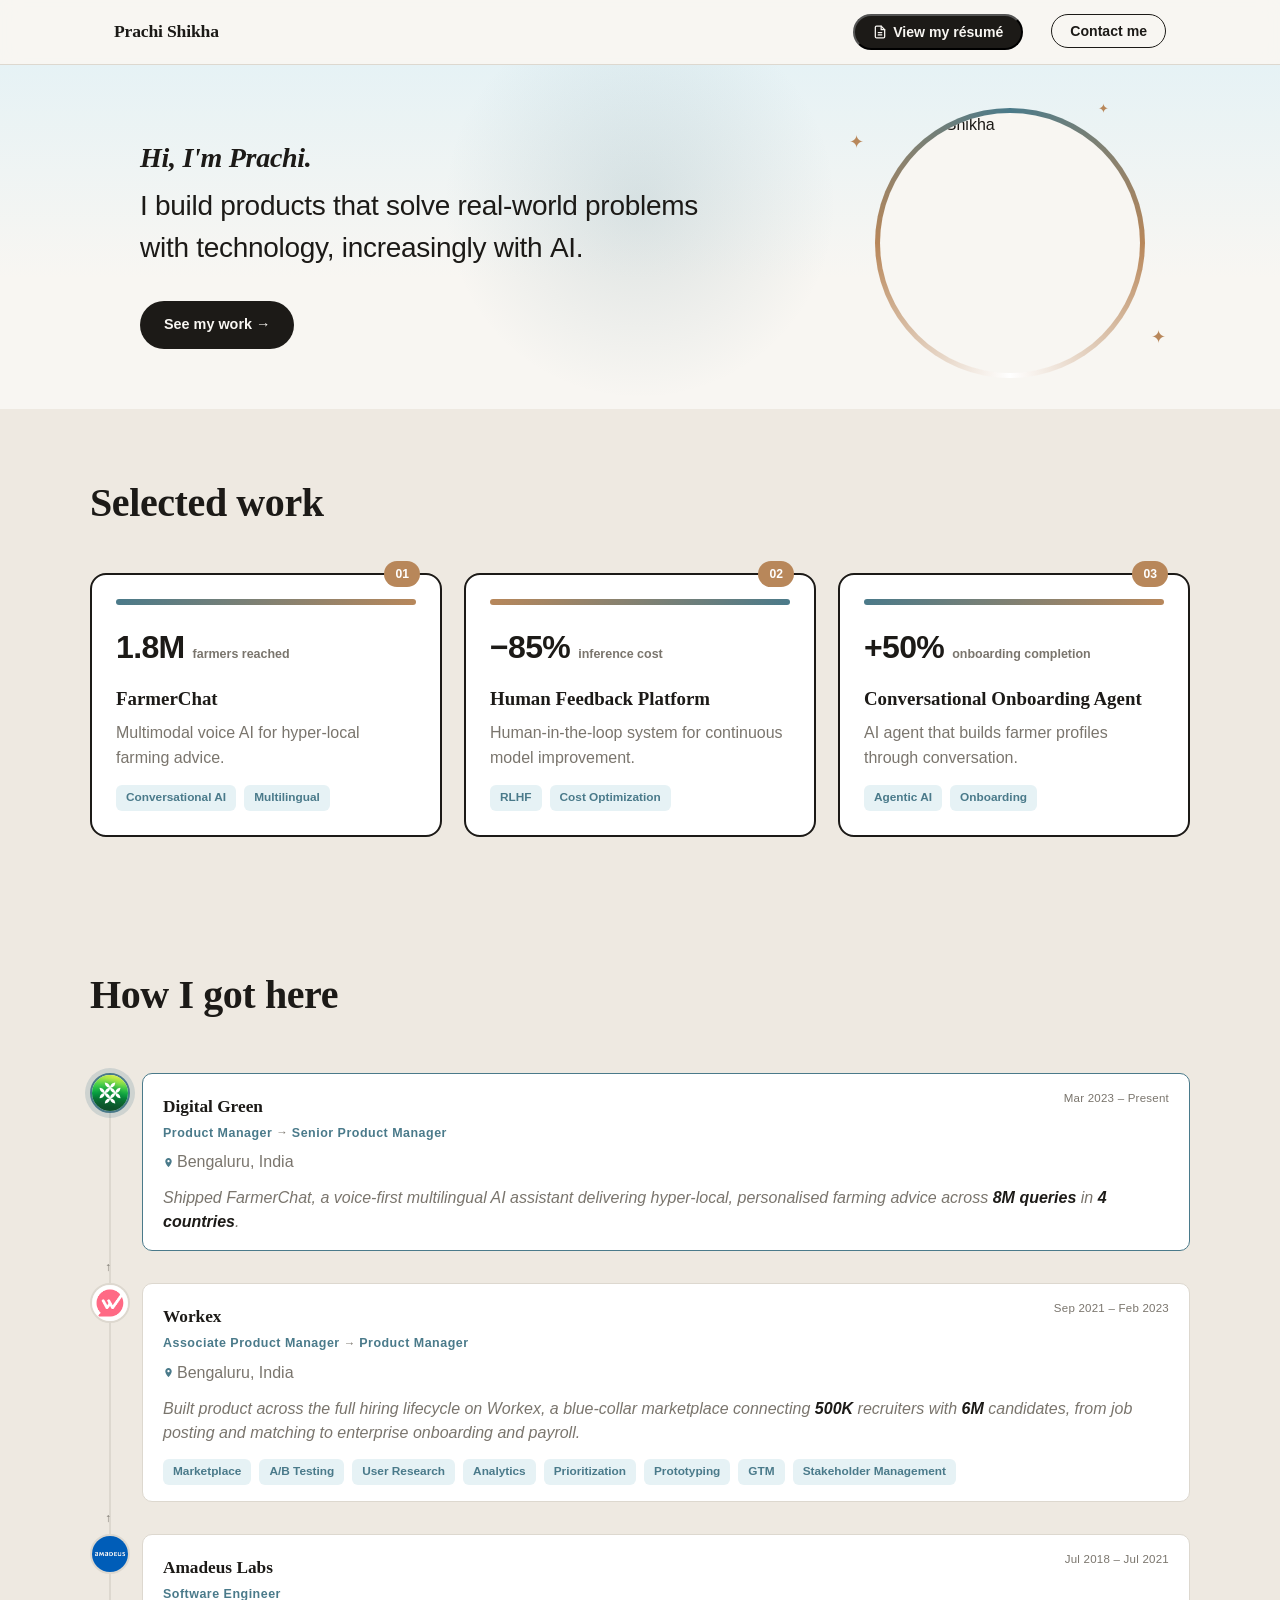
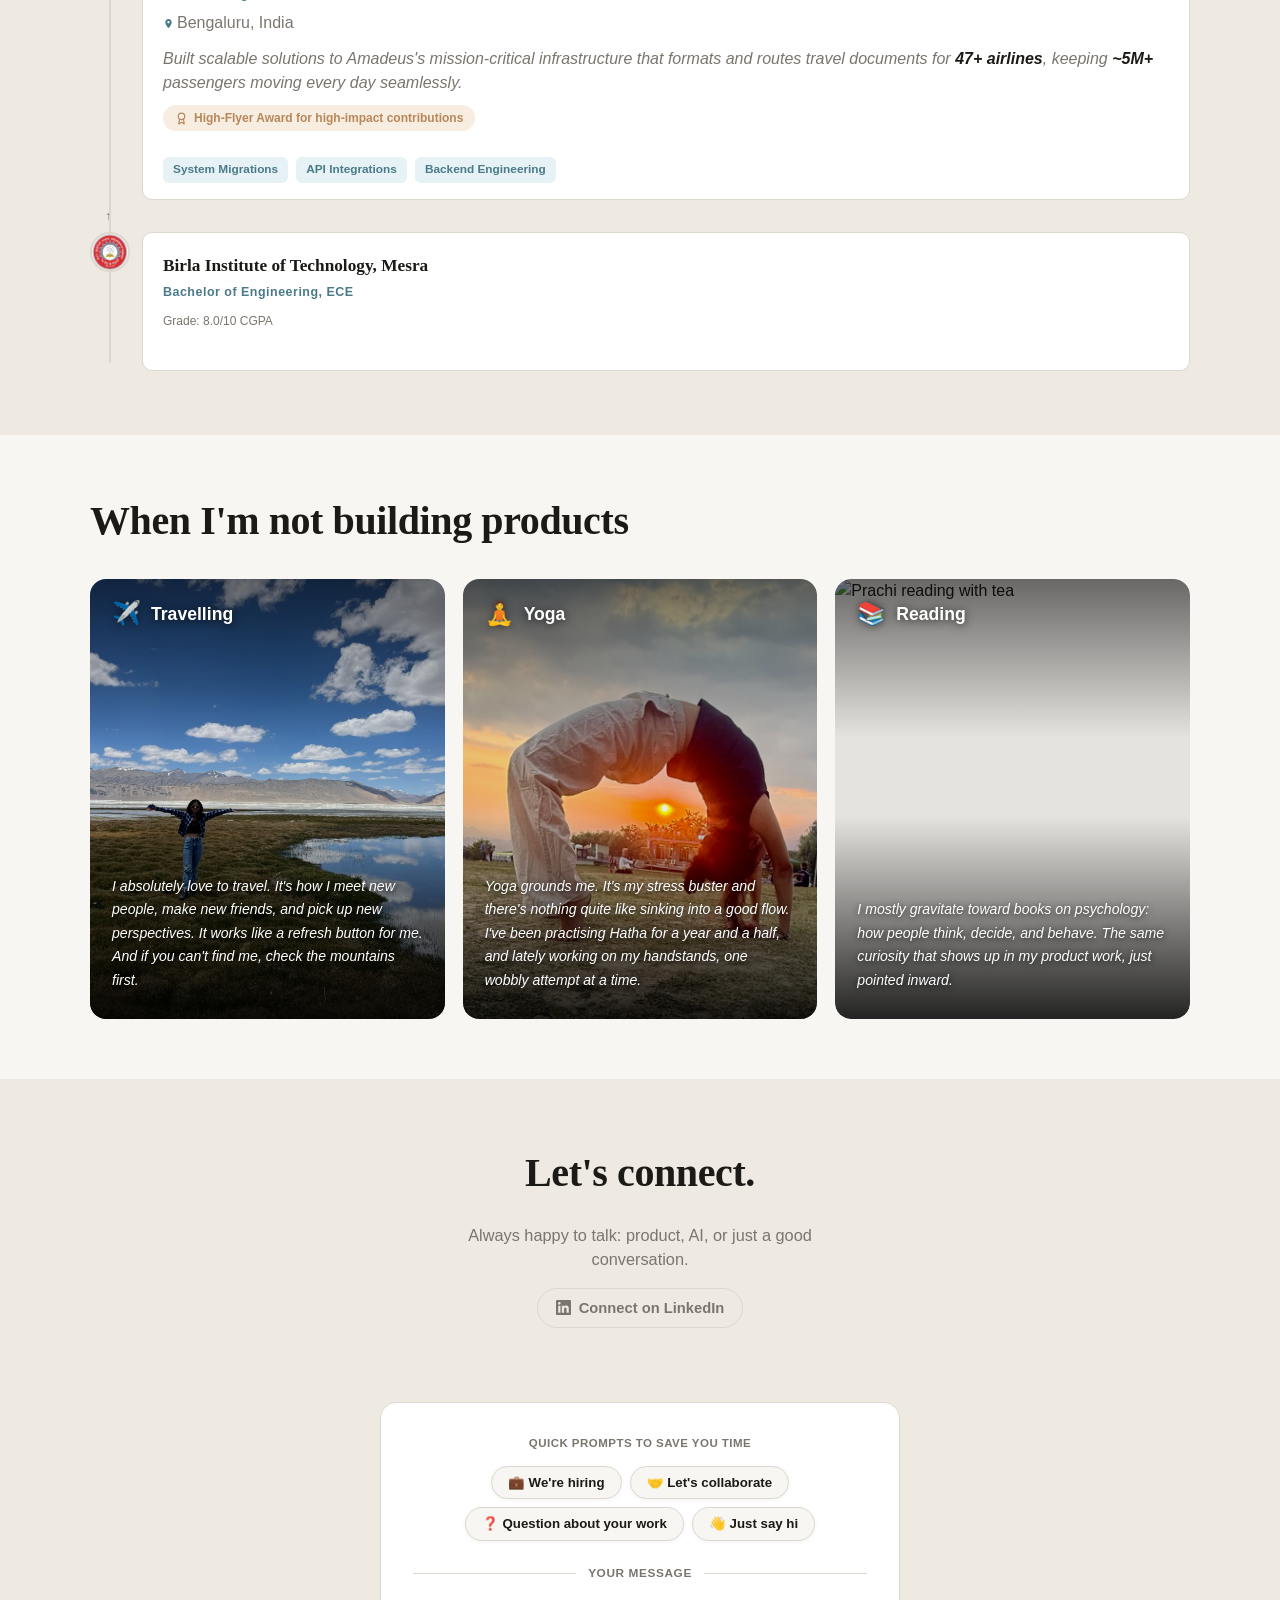
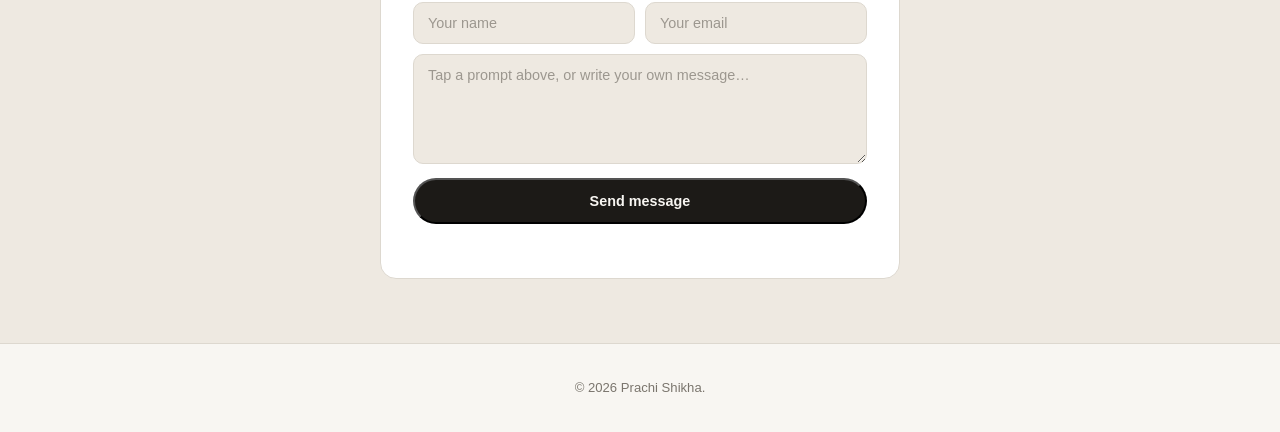
==== index.html @ 353a9c53 "Nav hierarchy, accessibility, journey card copy, and UI polish - One filled CTA (résumé), outline gh" ====
<!DOCTYPE html>
<html lang="en" data-theme="light">
<head>
<meta charset="UTF-8">
<meta name="viewport" content="width=device-width, initial-scale=1.0">
<title>Prachi Shikha, Senior Product Manager</title>
<meta name="description" content="Portfolio of Prachi Shikha, Senior Product Manager building AI-native, marketplace, and B2B SaaS products.">
<link rel="stylesheet" href="styles.css?v=24">
<link rel="stylesheet" href="contact.css?v=14">
<link rel="stylesheet" href="interests.css?v=15">
</head>
<body>

  <a class="skip-link" href="#main">Skip to content</a>

  <header class="site-header" id="top">
    <nav class="nav">
      <a href="#" class="nav__brand" aria-label="Prachi Shikha, home">Prachi Shikha</a>
      <button class="nav__toggle" id="navToggle" aria-expanded="false" aria-controls="navLinks" aria-label="Toggle navigation">
        <span></span><span></span><span></span>
      </button>
      <ul class="nav__links" id="navLinks">
        <li><button class="nav__cta" onclick="document.getElementById('resumeModal').showModal()"><svg width="14" height="14" viewBox="0 0 24 24" xmlns="http://www.w3.org/2000/svg" aria-hidden="true" style="display:inline-block;vertical-align:-2px;margin-right:6px;flex-shrink:0;fill:none;stroke:currentColor;stroke-width:2.2;stroke-linecap:round;stroke-linejoin:round"><path d="M14 2H6a2 2 0 0 0-2 2v16a2 2 0 0 0 2 2h12a2 2 0 0 0 2-2V8z"/><polyline points="14 2 14 8 20 8"/><line x1="9" y1="13" x2="15" y2="13"/><line x1="9" y1="17" x2="15" y2="17"/></svg>View my résumé</button></li>
        <li><a href="#contact" class="nav__cta nav__cta--outline">Contact me</a></li>
      </ul>
    </nav>
  </header>

  <main id="main">

    <!-- ============ HERO ============ -->
    <section class="hero" id="hero">
      <div class="hero__spotlight" id="spotlight" aria-hidden="true"></div>
      <div class="hero__dot" id="cursorDot" aria-hidden="true"></div>
      <div class="hero__inner">
        <div class="hero__text">
          <h1 id="heroHeadline"><span class="hero__line"><!-- <span class="hero__wave">👋</span> -->Hi, I'm Prachi.</span><span class="hero__line">I build products that solve real-world problems with technology, increasingly with <a class="word" id="magWord" href="#projects">AI</a>.</span></h1>
          <div class="hero__actions">
            <a class="btn btn--primary" id="magBtn" href="#projects">See my work →</a>
            </div>
        </div>
        <div class="hero__photo-wrap" id="photoWrap">
          <div class="hero__photo-ring" aria-hidden="true"></div>
          <img class="hero__photo" src="images/profilepicture.png" alt="Prachi Shikha" draggable="false">
          <span class="hero__photo-bubble" aria-hidden="true">Hi!</span>
          <span class="hero__photo-sparkle hero__photo-sparkle--1" aria-hidden="true">✦</span>
          <span class="hero__photo-sparkle hero__photo-sparkle--2" aria-hidden="true">✦</span>
          <span class="hero__photo-sparkle hero__photo-sparkle--3" aria-hidden="true">✦</span>
        </div>
      </div>
    </section>


    <!-- ============ JOURNEY ============ -->
    <!-- ============ PROJECTS ============ -->
    <section class="section section--alt" id="projects">
      <div class="section__inner">
        <h2>Selected work</h2>
        <div class="project-grid">
          <article class="project-card">
            <span class="project-card__num">01</span>
            <div class="project-card__swatch"></div>
            <div class="project-card__stat"><span class="project-card__stat-num">1.8M</span><span class="project-card__stat-label">farmers reached</span></div>
            <h3>FarmerChat</h3>
            <p>Multimodal voice AI for hyper-local farming advice.</p>
            <div class="tags"><span>Conversational AI</span><span>Multilingual</span></div>
          </article>
          <article class="project-card">
            <span class="project-card__num">02</span>
            <div class="project-card__swatch project-card__swatch--alt"></div>
            <div class="project-card__stat"><span class="project-card__stat-num">−85%</span><span class="project-card__stat-label">inference cost</span></div>
            <h3>Human Feedback Platform</h3>
            <p>Human-in-the-loop system for continuous model improvement.</p>
            <div class="tags"><span>RLHF</span><span>Cost Optimization</span></div>
          </article>
          <article class="project-card">
            <span class="project-card__num">03</span>
            <div class="project-card__swatch"></div>
            <div class="project-card__stat"><span class="project-card__stat-num">+50%</span><span class="project-card__stat-label">onboarding completion</span></div>
            <h3>Conversational Onboarding Agent</h3>
            <p>AI agent that builds farmer profiles through conversation.</p>
            <div class="tags"><span>Agentic AI</span><span>Onboarding</span></div>
          </article>
        </div>
      </div>
    </section>

    <section class="section section--alt" id="experience">
      <div class="section__inner">
        <h2>How I got here</h2>
        <!-- <div class="road-wrap">
          <canvas id="roadCanvas" class="road-canvas"></canvas>
        </div> -->
        <ol class="journey">
<li class="journey__stop journey__stop--current">
            <span class="sr-only">Current role</span>
            <span class="journey__icon journey__icon--logo" aria-hidden="true"><img src="images/unnamed.png" alt="" class="journey__logo"></span>
            <div class="journey__card">
              <span class="journey__year">Mar 2023 – Present</span>
              <h3>Digital Green</h3>
              <div class="journey__roles">
                <div class="journey__role"><span class="journey__role-title">Product Manager</span></div>
                <div class="journey__role"><span class="journey__role-title">Senior Product Manager</span></div>
              </div>
              <p class="journey__location"><svg xmlns="http://www.w3.org/2000/svg" viewBox="0 0 24 24" fill="currentColor" width="11" height="11"><path d="M12 2C8.13 2 5 5.13 5 9c0 5.25 7 13 7 13s7-7.75 7-13c0-3.87-3.13-7-7-7zm0 9.5c-1.38 0-2.5-1.12-2.5-2.5s1.12-2.5 2.5-2.5 2.5 1.12 2.5 2.5-1.12 2.5-2.5 2.5z"/></svg>Bengaluru, India</p>
              <p>Shipped FarmerChat, a voice-first multilingual AI assistant delivering hyper-local, personalised farming advice across <strong>8M queries</strong> in <strong>4 countries</strong>.</p>
              <!-- <button class="journey__field-link" onclick="document.getElementById('kenyaModal').showModal()">📷 From Kenya</button> -->
            </div>
          </li>
          <li class="journey__stop">
            <span class="sr-only">Earlier role</span>
            <span class="journey__icon journey__icon--logo" aria-hidden="true"><img src="images/logo-workex.png" alt="" class="journey__logo"></span>
            <div class="journey__card">
              <span class="journey__year">Sep 2021 – Feb 2023</span>
              <h3>Workex</h3>
              <div class="journey__roles">
                <div class="journey__role"><span class="journey__role-title">Associate Product Manager</span></div>
                <div class="journey__role"><span class="journey__role-title">Product Manager</span></div>
              </div>
              <p class="journey__location"><svg xmlns="http://www.w3.org/2000/svg" viewBox="0 0 24 24" fill="currentColor" width="11" height="11"><path d="M12 2C8.13 2 5 5.13 5 9c0 5.25 7 13 7 13s7-7.75 7-13c0-3.87-3.13-7-7-7zm0 9.5c-1.38 0-2.5-1.12-2.5-2.5s1.12-2.5 2.5-2.5 2.5 1.12 2.5 2.5-1.12 2.5-2.5 2.5z"/></svg>Bengaluru, India</p>
              <p>Built product across the full hiring lifecycle on Workex, a blue-collar marketplace connecting <strong>500K</strong> recruiters with <strong>6M</strong> candidates, from job posting and matching to enterprise onboarding and payroll.</p>
              <div class="tags"><span>Marketplace</span><span>A/B Testing</span><span>User Research</span><span>Analytics</span><span>Prioritization</span><span>Prototyping</span><span>GTM</span><span>Stakeholder Management</span></div>
            </div>
          </li>
          <li class="journey__stop">
            <span class="sr-only">Earlier role</span>
            <span class="journey__icon journey__icon--logo" aria-hidden="true"><img src="images/amadeus3.png" alt="" class="journey__logo"></span>
            <div class="journey__card">
              <span class="journey__year">Jul 2018 – Jul 2021</span>
              <h3>Amadeus Labs</h3>
              <div class="journey__roles">
                <div class="journey__role"><span class="journey__role-title">Software Engineer</span><span class="journey__role-period">Jul 2018 – Jul 2021</span></div>
              </div>
              <p class="journey__location"><svg xmlns="http://www.w3.org/2000/svg" viewBox="0 0 24 24" fill="currentColor" width="11" height="11"><path d="M12 2C8.13 2 5 5.13 5 9c0 5.25 7 13 7 13s7-7.75 7-13c0-3.87-3.13-7-7-7zm0 9.5c-1.38 0-2.5-1.12-2.5-2.5s1.12-2.5 2.5-2.5 2.5 1.12 2.5 2.5-1.12 2.5-2.5 2.5z"/></svg>Bengaluru, India</p>
              <p>Built scalable solutions to Amadeus's mission-critical infrastructure that formats and routes travel documents for <strong>47+ airlines</strong>, keeping <strong>~5M+</strong> passengers moving every day seamlessly.</p>
              <div class="journey__award"><svg width="13" height="13" viewBox="0 0 24 24" fill="none" stroke="currentColor" stroke-width="2.2" stroke-linecap="round" stroke-linejoin="round" aria-hidden="true"><circle cx="12" cy="8" r="6"/><path d="M15.477 12.89L17 22l-5-3-5 3 1.523-9.11"/></svg>High-Flyer Award for high-impact contributions</div>
              <div class="tags"><span>System Migrations</span><span>API Integrations</span><span>Backend Engineering</span></div>
            </div>
          </li>
          <li class="journey__stop">
            <span class="sr-only">Education</span>
            <span class="journey__icon journey__icon--logo" aria-hidden="true"><img src="images/BIT.png" alt="" class="journey__logo"></span>
            <div class="journey__card" style="padding-bottom: 36px;">
              <h3>Birla Institute of Technology, Mesra</h3>
              <div class="journey__roles">
                <div class="journey__role"><span class="journey__role-title">Bachelor of Engineering, ECE</span></div>
                <div class="journey__cgpa-row"><span class="journey__cgpa">Grade: 8.0/10 CGPA</span></div>
              </div>
            </div>
          </li>
        </ol>
      </div>
    </section>

    <!-- ============ INTERESTS ============ -->
    <section class="section" id="interests">
      <div class="section__inner">
        <h2>When I'm not building products</h2>
        <div class="interests-scroll-wrap">
        <div class="interests-scroll" role="list">

          <article class="interest-card" role="listitem">
            <img class="interest-card__bg" src="images/travel-3.jpg" alt="Prachi in the mountains" loading="lazy" draggable="false">
            <div class="interest-card__overlay"></div>
            <div class="interest-card__content">
              <div class="interest-card__header">
                <span class="interest-card__icon" aria-hidden="true">✈️</span>
                <h3>Travelling</h3>
              </div>
              <p>I absolutely love to travel. It's how I meet new people, make new friends, and pick up new perspectives. It works like a refresh button for me. And if you can't find me, check the mountains first.</p>
            </div>
          </article>

          <article class="interest-card" role="listitem">
            <img class="interest-card__bg" src="images/yoga-2.jpg" alt="Prachi in a yoga backbend at sunset" loading="lazy" draggable="false">
            <div class="interest-card__overlay"></div>
            <div class="interest-card__content">
              <div class="interest-card__header">
                <span class="interest-card__icon" aria-hidden="true">🧘</span>
                <h3>Yoga</h3>
              </div>
              <p>Yoga grounds me. It's my stress buster and there's nothing quite like sinking into a good flow. I've been practising Hatha for a year and a half, and lately working on my handstands, one wobbly attempt at a time.</p>
            </div>
          </article>

          <article class="interest-card" role="listitem">
            <img class="interest-card__bg" src="images/reading.JPG" alt="Prachi reading with tea" loading="lazy" draggable="false" style="object-position: center 20%;">
            <div class="interest-card__overlay"></div>
            <div class="interest-card__content">
              <div class="interest-card__header">
                <span class="interest-card__icon" aria-hidden="true">📚</span>
                <h3>Reading</h3>
              </div>
              <p>I mostly gravitate toward books on psychology: how people think, decide, and behave. The same curiosity that shows up in my product work, just pointed inward.</p>
            </div>
          </article>

        </div>
        <span class="interests-hint" aria-hidden="true">swipe →</span>
        </div><!-- /.interests-scroll-wrap -->
        <div class="interests-dots" id="interestsDots">
          <button class="interests-dot active" aria-label="Card 1"></button>
          <button class="interests-dot" aria-label="Card 2"></button>
          <button class="interests-dot" aria-label="Card 3"></button>
        </div>
      </div>
    </section>

    <!-- ============ CONTACT ============ -->
    <section class="section section--alt contact" id="contact">
      <div class="section__inner section__inner--center">
        <h2>Let's connect.</h2>
        <p class="contact__lede">Always happy to talk: product, AI, or just a good conversation.</p>
        <a class="contact__linkedin" href="https://linkedin.com/in/prachishikha" target="_blank" rel="noopener">
          <svg viewBox="0 0 24 24" xmlns="http://www.w3.org/2000/svg" aria-hidden="true"><path d="M20.447 20.452h-3.554v-5.569c0-1.328-.027-3.037-1.852-3.037-1.853 0-2.136 1.445-2.136 2.939v5.667H9.351V9h3.414v1.561h.046c.477-.9 1.637-1.85 3.37-1.85 3.601 0 4.267 2.37 4.267 5.455v6.286zM5.337 7.433a2.062 2.062 0 0 1-2.063-2.065 2.064 2.064 0 1 1 2.063 2.065zm1.782 13.019H3.555V9h3.564v11.452zM22.225 0H1.771C.792 0 0 .774 0 1.729v20.542C0 23.227.792 24 1.771 24h20.451C23.2 24 24 23.227 24 22.271V1.729C24 .774 23.2 0 22.222 0h.003z"/></svg>
          Connect on LinkedIn
        </a>

        <div class="contact__form-card">
          <p class="contact__form-label">Quick prompts to save you time</p>
          <div class="contact__prompts">
            <button type="button" class="contact__prompt" data-message="Hi Prachi, I'm hiring for a Senior Product Manager role and think you'd be a great fit. Would love to connect and share more details.">💼 We're hiring</button>
            <button type="button" class="contact__prompt" data-message="Hi Prachi, I'm working on an AI product and would love to get your perspective or collaborate. Are you open to a quick chat?">🤝 Let's collaborate</button>
            <button type="button" class="contact__prompt" data-message="Hi Prachi, I read about FarmerChat and had a question about how you approached it. Would you be open to sharing more?">❓ Question about your work</button>
            <button type="button" class="contact__prompt" data-message="Hi Prachi, really enjoyed going through your portfolio and wanted to say hi and connect!">👋 Just say hi</button>
          </div>

          <div class="contact__divider">Your message</div>
          <form class="contact__form" id="contactForm">
            <div class="contact__row">
              <input class="contact__input" id="contactName" type="text" name="name" placeholder="Your name" autocomplete="name" required>
              <input class="contact__input" id="contactEmail" type="email" name="email" placeholder="Your email" autocomplete="email" required>
            </div>
            <textarea class="contact__textarea" id="contactMessage" name="message" rows="4" placeholder="Tap a prompt above, or write your own message…" required></textarea>
            <button class="btn btn--primary" type="submit" id="contactSubmit">Send message</button>
            <p class="contact__status" id="contactStatus" aria-live="polite"></p>
          </form>

          <div class="contact__success" id="contactSuccess" hidden aria-live="polite">
            <span class="contact__success-icon" aria-hidden="true">💌</span>
            <h3 class="contact__success-title">Thank you, <span id="contactSuccessName">there</span>!</h3>
            <p class="contact__success-text">Your message just landed in my inbox. I read every one, and I'll get back to you soon.</p>
            <button type="button" class="contact__success-reset" id="contactSuccessReset">Send another message</button>
          </div>
        </div>
      </div>
    </section>

  </main>

  <dialog id="kenyaModal" class="kenya-modal" onclick="if(event.target===this)this.close()">
    <button class="kenya-modal__close" onclick="document.getElementById('kenyaModal').close()" aria-label="Close">✕</button>
    <img src="images/kenya.JPG" alt="Prachi with the FarmerChat team during field research in Kenya" class="kenya-modal__img" draggable="false">
    <p class="kenya-modal__caption">With the team in Kenya for on-field user research, visiting users of our conversational AI app to understand how they interact with technology in their daily lives. These conversations directly shaped how we designed FarmerChat: simpler flows, voice-first interactions, and interfaces that work for users who may be interacting with AI for the first time.</p>
  </dialog>

  <footer class="site-footer">
    <p>© <span id="year"></span> Prachi Shikha.</p>
  </footer>

  <dialog id="resumeModal" class="resume-modal" onclick="if(event.target===this)this.close()">
    <div class="resume-modal__bar">
      <span class="resume-modal__title">Prachi Shikha: Résumé</span>
      <div class="resume-modal__actions">
        <a href="PrachiShikha-Resume.pdf" download class="resume-modal__download"><svg width="15" height="15" viewBox="0 0 24 24" fill="none" stroke="currentColor" stroke-width="2.5" stroke-linecap="round" stroke-linejoin="round" aria-hidden="true"><path d="M12 3v13M7 11l5 5 5-5"/><path d="M4 20h16"/></svg>Download PDF</a>
        <button class="resume-modal__close" onclick="document.getElementById('resumeModal').close()" aria-label="Close">✕</button>
      </div>
    </div>
    <embed src="PrachiShikha-Resume.pdf" type="application/pdf" class="resume-modal__frame">
  </dialog>

  <script>document.getElementById('photoWrap').addEventListener('contextmenu',function(e){e.preventDefault();});
  document.querySelector('.hero__inner').addEventListener('mouseenter',function(){
    var w=document.querySelector('.hero__wave');
    if(w){ w.style.animation='none'; w.offsetWidth; w.style.animation='wave 1.4s ease 0s 1'; }
  });</script>
  <script src="script.js?v=3"></script>
  <script src="road-animation.js"></script>
  <script src="journey.js"></script>
  <script src="contact.js"></script>
  <script src="interests.js"></script>
</body>
</html>
---- styles.css ----
/* ===================== Tokens ===================== */
:root{
  --bg: #F8F6F2;
  --bg-alt: #EEE9E1;
  --ink: #1C1A17;
  --sub: #7A756D;
  --line: #DDD8CF;
  --accent: #4A7A8A;
  --accent-soft: #E6F2F5;
  --accent2: #B8875A;
  --accent2-soft: #F7EDE0;
  --card: #FFFFFF;
  --radius-lg: 16px;
  --radius-md: 10px;
  --maxw: 1100px;
  --font-display: ui-serif, Georgia, "Iowan Old Style", "Times New Roman", serif;
}

@media (prefers-color-scheme: dark){
  :root{
    --bg: #141118;
    --bg-alt: #1A1622;
    --ink: #F2F0F7;
    --sub: #9A93AA;
    --line: #2C2738;
    --accent: #8B75F3;
    --accent-soft: #221D31;
    --accent2: #FF7A5C;
    --accent2-soft: #2B1D1A;
    --card: #1A1622;
  }
}
:root[data-theme="dark"]{
  --bg: #141118; --bg-alt: #1A1622; --ink: #F2F0F7; --sub: #9A93AA; --line: #2C2738;
  --accent: #8B75F3; --accent-soft: #221D31; --accent2: #FF7A5C; --accent2-soft: #2B1D1A; --card: #1A1622;
}
:root[data-theme="light"]{
  --bg: #F8F6F2; --bg-alt: #EEE9E1; --ink: #1C1A17; --sub: #7A756D; --line: #DDD8CF;
  --accent: #4A7A8A; --accent-soft: #E6F2F5; --accent2: #B8875A; --accent2-soft: #F7EDE0; --card: #FFFFFF;
}

/* ===================== Reset ===================== */
*, *::before, *::after{ box-sizing: border-box; }
html{ scroll-behavior: smooth; }
body{
  margin:0;
  background: var(--bg);
  color: var(--ink);
  font-family: -apple-system, BlinkMacSystemFont, "Segoe UI", Roboto, sans-serif;
  line-height: 1.5;
  -webkit-font-smoothing: antialiased;
}
h1,h2,h3,p,ul,ol{ margin:0; }
ul,ol{ padding:0; list-style:none; }
a{ color: inherit; text-decoration: none; }
img{ max-width:100%; display:block; }

.sr-only{ position:absolute; width:1px; height:1px; padding:0; margin:-1px; overflow:hidden; clip:rect(0,0,0,0); white-space:nowrap; border:0; }

.skip-link{
  position:absolute; left:-999px; top:auto;
  background: var(--ink); color: var(--bg);
  padding:10px 16px; border-radius: 6px; z-index: 200;
}
.skip-link:focus{ left: 16px; top: 16px; }

:focus-visible{ outline: 2px solid var(--accent); outline-offset: 3px; }

@media (prefers-reduced-motion: reduce){
  html{ scroll-behavior:auto; }
  *{ animation-duration: 0.01ms !important; transition-duration: 0.01ms !important; }
}

/* ===================== Header / Nav ===================== */
.site-header{
  position: sticky; top:0; z-index: 100;
  background: color-mix(in srgb, var(--bg) 88%, transparent);
  backdrop-filter: blur(10px);
  border-bottom: 1px solid var(--line);
}
.nav{
  max-width: var(--maxw); margin:0 auto;
  display:flex; align-items:center; justify-content:space-between;
  padding: 14px 24px;
}
.nav__brand-group{ display:flex; flex-direction:column; align-items:flex-start; gap:2px; }
.nav__brand{ font-family: var(--font-display); font-weight:700; font-size:1.1rem; letter-spacing:-0.01em; line-height:1; color: var(--ink); margin-right: auto; }
.nav__brand-meta{ display:flex; align-items:center; gap:8px; }
.nav__location{ font-weight:400; font-size:0.75rem; color:var(--sub); letter-spacing:0; display:inline-flex; align-items:center; gap:3px; }
.nav__location-icon{ flex-shrink:0; }
.nav__li-badge{
  display:inline-flex; align-items:center; gap:6px;
  padding: 8px 18px;
  border-radius:999px;
  background: #0A66C2; color: #fff !important;
  font-size: 0.88rem; font-weight: 700; letter-spacing: 0;
  transition: opacity .15s ease, background .15s ease;
  flex-shrink:0; white-space:nowrap;
}
.nav__li-badge svg{ width:13px; height:13px; fill:currentColor; display:block; flex-shrink:0; }
.nav__li-badge:hover{ background:#004182; opacity:1; }
.nav__links{ display:flex; align-items:center; gap: 28px; font-size:.9rem; font-weight:600; color: var(--sub); margin-left:auto; }
.nav__links a{ transition: color .15s; }
.nav__links a:hover{ color: var(--ink); }
.nav__cta{
  background: var(--ink); color: var(--bg) !important;
  padding: 8px 18px; border-radius: 999px;
  font-size: 0.88rem; font-weight: 700;
  transition: opacity .15s ease, background .15s ease, color .15s ease;
}
.nav__cta:hover{ color: var(--bg) !important; opacity:.82; }
.nav__cta--outline{ background: transparent !important; color: var(--ink) !important; border: 1.5px solid var(--ink); }
.nav__cta--outline:hover{ background: var(--ink) !important; color: var(--bg) !important; opacity:1; }
.nav__text-link{ color: var(--sub); font-size:.9rem; font-weight:600; transition: color .15s; }
.nav__text-link:hover{ color: var(--ink); }
.nav__toggle{
  display:none; flex-direction:column; gap:4px;
  background:none; border:none; cursor:pointer; padding:8px;
}
.nav__toggle span{ width:20px; height:2px; background: var(--ink); border-radius:2px; }

@media (max-width: 780px){
  .nav__toggle{ display:flex; }
  .nav__links{
    position:absolute; top:100%; left:0; right:0;
    flex-direction:column; align-items:flex-start; gap:0;
    background: var(--bg); border-bottom: 1px solid var(--line);
    max-height:0; overflow:hidden; transition: max-height .25s ease;
  }
  .nav__links.open{ max-height: 400px; }
  .nav__links li{ width:100%; border-bottom: 1px solid var(--line); }
  .nav__links li:last-child{ border-bottom: none; }
  /* Strip all button/link styles in the mobile dropdown — plain text rows */
  .nav__links a,
  .nav__links button{
    display:block; width:100%; padding: 16px 24px;
    text-align:left; border-radius:0;
    font-size:.95rem; font-weight:600;
    background: transparent !important;
    color: var(--ink) !important;
    border: none !important;
    box-shadow: none !important;
  }
  .nav__links a:hover,
  .nav__links button:hover{ background: var(--bg-alt) !important; }
}

/* ===================== Hero ===================== */
.hero{
  position: relative;
  min-height: auto;
  display:flex; flex-direction:column; align-items:center; justify-content:center;
  overflow:hidden;
  padding: 48px 24px 36px;
  background: linear-gradient(180deg, var(--accent-soft) 0%, var(--bg) 62%);
}
.hero__spotlight{
  position:absolute; inset:0; pointer-events:none;
  background: radial-gradient(280px circle at var(--mx,50%) var(--my,40%), color-mix(in srgb, var(--accent) 16%, transparent), transparent 70%);
}
.hero__dot{
  position:absolute; width:14px; height:14px; border-radius:50%;
  background: var(--accent2); pointer-events:none; z-index:2;
  transform: translate(-50%,-50%); opacity:0; transition: opacity .2s;
}
.hero__inner{
  position:relative; z-index:1; width:100%; max-width: 1000px;
  display:flex; align-items:center; gap: 60px;
  text-align: left;
}
.hero__text{ flex:1; min-width:0; }

/* ---- Profile photo animation ---- */
.hero__photo-wrap{
  flex-shrink:0; width:260px; height:260px;
  position:relative;
  transform-style: preserve-3d;
  transition: transform 0.08s ease;
  animation: greetIn 0.7s cubic-bezier(.22,1,.36,1) 0.4s both;
}
/* Rotating gradient ring */
.hero__photo-ring{
  position:absolute; inset:-5px; border-radius:50%;
  background: conic-gradient(var(--accent), var(--accent2), #fff, var(--accent2), var(--accent));
  animation: ringRotate 5s linear infinite;
  z-index:0;
}
.hero__photo-ring::after{
  content:''; position:absolute; inset:5px;
  border-radius:50%; background:var(--bg);
  z-index:1;
}
@keyframes ringRotate{ to{ transform:rotate(360deg); } }

/* Transparent shield over the photo to block right-click save */
.hero__photo-wrap::after{
  content:''; position:absolute; inset:0; border-radius:50%;
  z-index:3; cursor:default;
}

/* Photo itself */
.hero__photo{
  position:relative; z-index:2;
  width:100%; height:100%; border-radius:50%;
  object-fit:cover; object-position:center 10%;
  display:block;
  animation: photoFloat 5s ease-in-out infinite;
  pointer-events:none; -webkit-user-drag:none; user-select:none;
}
@keyframes photoFloat{
  0%,100%{ transform:translateY(0); }
  50%{ transform:translateY(-10px); }
}

/* "Hi!" speech bubble */
.hero__photo-bubble{
  position:absolute; top:-10px; right:-18px;
  background:var(--ink); color:var(--bg);
  font-size:.82rem; font-weight:800; letter-spacing:-.01em;
  padding:7px 14px; border-radius:999px;
  z-index:4; white-space:nowrap;
  transform-origin:bottom left;
  opacity:0; transform:scale(.7) translateY(6px);
  transition: opacity .2s ease, transform .25s cubic-bezier(.34,1.56,.64,1);
  pointer-events:none;
}
.hero__photo-wrap:hover .hero__photo-bubble{
  opacity:1; transform:scale(1) translateY(0);
  animation: bubblePop 3.5s ease-in-out infinite;
}
.hero__photo-bubble::after{
  content:''; position:absolute; bottom:-7px; left:16px;
  border:7px solid transparent;
  border-top:8px solid var(--ink); border-bottom:none;
}
@keyframes bubblePop{
  0%,100%{ transform:scale(1) translateY(0); }
  20%{ transform:scale(1.08) translateY(-3px); }
  40%{ transform:scale(1) translateY(0); }
}

/* Sparkles */
.hero__photo-sparkle{
  position:absolute; color:var(--accent2);
  font-size:1.1rem; z-index:5; line-height:1;
  animation:sparklePop 2.8s ease-in-out infinite;
}
.hero__photo-sparkle--1{ top:8%;  left:-12%; animation-delay:0s; }
.hero__photo-sparkle--2{ top:-4%; right:12%; animation-delay:1s; font-size:.8rem; }
.hero__photo-sparkle--3{ bottom:10%; right:-10%; animation-delay:2s; }
@keyframes sparklePop{
  0%,100%{ opacity:0; transform:scale(.5) rotate(0deg); }
  50%{ opacity:1; transform:scale(1) rotate(20deg); }
}

@keyframes greetIn {
  from { opacity:0; transform: translateY(10px); }
  to   { opacity:1; transform: translateY(0); }
}
@keyframes wave {
  0%,100% { transform: rotate(0deg); }
  15%     { transform: rotate(18deg); }
  35%     { transform: rotate(-10deg); }
  55%     { transform: rotate(14deg); }
  75%     { transform: rotate(-6deg); }
}
.hero__greeting{
  font-size: 1.1rem; font-weight: 600; color: var(--ink);
  margin-bottom: 18px; letter-spacing: -0.01em;
  animation: greetIn 0.7s cubic-bezier(.22,1,.36,1) both;
}
.hero__wave{
  display: inline-block;
  transform-origin: 70% 75%;
  animation: greetIn 0.7s cubic-bezier(.22,1,.36,1) both,
             wave 1.4s ease 0.8s 1;
}
.hero__identity{
  display: flex; align-items: center; justify-content: center; gap: 10px;
  margin-bottom: 28px;
  animation: greetIn 0.7s cubic-bezier(.22,1,.36,1) 0.18s both;
}
.hero__tag{
  font-size: 0.8rem; font-weight: 800; letter-spacing: 0.06em;
  padding: 6px 16px; border-radius: 999px; text-transform: uppercase;
}
.hero__tag--past{
  background: var(--line); color: var(--sub);
  text-decoration: line-through; text-decoration-thickness: 2px;
  text-decoration-color: var(--sub); opacity: 0.65;
}
.hero__tag--now{
  background: var(--accent-soft); color: var(--accent);
  border: 1.5px solid var(--accent);
}
.hero__tag-arrow{
  font-size: 1rem; color: var(--sub); font-weight: 400;
}
.eyebrow{
  font-size:.78rem; font-weight:700; letter-spacing:.1em; text-transform:uppercase;
  color: var(--accent); margin-bottom:18px;
}
.hero h1{
  font-family: var(--font-display);
  font-size: clamp(1.35rem, 2.4vw, 1.75rem);
  font-weight: 600; font-style: italic; letter-spacing: -0.01em; line-height: 1.5;
  color: var(--ink); text-wrap: balance; margin-bottom: 32px;
  animation: greetIn 0.7s cubic-bezier(.22,1,.36,1) 0.18s both;
}
.hero__actions{ display:flex; gap:14px; justify-content:flex-start; flex-wrap:wrap; animation: greetIn 0.7s cubic-bezier(.22,1,.36,1) 0.52s both; }
.hero__line{ display: block; }
.hero__line + .hero__line{ margin-top: 6px; font-family: -apple-system, BlinkMacSystemFont, "Segoe UI", Roboto, sans-serif; font-style: normal; font-weight: 500; }
.hero h1 .word{ display:inline-block; transition: transform .15s ease; color: var(--ink); }
.hero__lede{
  font-size: 1.1rem; color: var(--sub); font-weight:500;
  max-width: 52ch; margin: 0 auto 34px;
}
@media (max-width: 720px){
  .hero__inner{ flex-direction: column-reverse; text-align:center; gap:24px; }
  .hero__photo-wrap{ width:160px; height:160px; }
  .hero__actions{ justify-content:center; }
  .hero{ padding: 32px 20px 20px; }
  .hero h1{ font-size: 1.05rem; margin-bottom: 16px; }
  .hero__actions{ width: 100%; }
  .hero__actions .btn{ width: 100%; justify-content: center; }
}

.hero__scroll{
  position:absolute; bottom: 28px; left:50%; transform: translateX(-50%);
  font-size:1.2rem; color: var(--sub);
  animation: bob 2.2s ease-in-out infinite;
}
@keyframes bob{ 0%,100%{ transform: translate(-50%,0);} 50%{ transform: translate(-50%,6px);} }

/* ===================== Buttons ===================== */
.btn{
  display:inline-flex; align-items:center; gap:8px;
  font-weight:700; font-size:.9rem;
  padding: 13px 24px; border-radius: 999px;
  transition: transform .18s cubic-bezier(.2,.8,.2,1), background .18s, opacity .18s;
}
.btn--primary{ background: var(--ink); color: var(--bg); }
.btn--primary:hover{ opacity:.88; }
.btn--secondary{ background: var(--accent2); color:#fff; }
.btn--secondary:hover{ opacity:.88; }
.btn--lg{ padding: 16px 30px; font-size: .98rem; }

/* ===================== Sections ===================== */
.section{ padding: 64px 24px; }
.section--alt{ background: var(--bg-alt); }
.section__inner{ max-width: var(--maxw); margin:0 auto; }
.section__inner--center{ text-align:center; }
.section__inner--split{
  display:grid; grid-template-columns: 1fr 1.3fr; gap: 48px;
}
.section__eyebrow{
  font-size:.75rem; font-weight:700; letter-spacing:.1em; text-transform:uppercase;
  color: var(--accent2); margin-bottom:14px;
}
.section__kicker{
  font-size:.95rem; font-style: italic; color: var(--sub); font-weight:500;
  margin: -8px 0 20px; max-width: 52ch;
}
.section h2{
  font-family: var(--font-display);
  font-size: clamp(1.8rem, 3.2vw, 2.5rem); font-weight:600; letter-spacing:-0.01em;
  margin-bottom: 20px; text-wrap: balance;
}
.section__body p{ color: var(--sub); font-size:1.02rem; line-height:1.7; margin-bottom:16px; font-weight:500; }
.section__body p:last-child{ margin-bottom:0; }

@media (max-width: 780px){
  .section__inner--split{ grid-template-columns: 1fr; gap:20px; }
}

/* ===================== About ===================== */
.about__oneliner{ color: var(--sub); font-size:1.1rem; font-weight:500; max-width: 58ch; margin-bottom: 32px; }

.stat-row{ display:flex; flex-wrap:wrap; gap:14px; }
.stat-chip{
  display:flex; flex-direction:column; gap:2px;
  background: var(--card); border:1px solid var(--line); border-radius: var(--radius-md);
  padding: 14px 20px; min-width: 130px;
}
.stat-chip__num{ font-size:1.6rem; font-weight:800; letter-spacing:-0.02em; color: var(--accent); }
.stat-chip__label{ font-size:.78rem; color: var(--sub); font-weight:600; }

/* ===================== Tags ===================== */
.tags{ display:flex; gap:8px; flex-wrap:wrap; margin-top:14px; }
.tags span{
  font-size:.74rem; font-weight:700; background: var(--accent-soft); color: var(--accent);
  border-radius:6px; padding:4px 10px;
}

/* ===================== Journey (Experience) ===================== */
.journey{
  position: relative; margin-top: 48px;
  display: flex; flex-direction: column; gap: 32px;
  padding-left: 52px;
}
.journey::before{
  content:""; position:absolute; left: 19px; top: 8px; bottom: 8px;
  width: 2px; background: var(--line);
}
.journey__stop{
  position: relative; opacity: 0; transform: translateY(14px);
  transition: opacity .5s ease, transform .5s ease;
}
.journey__stop.is-visible{ opacity: 1; transform: translateY(0); }

.journey__icon{
  position:absolute; left: -52px; top: 0;
  width: 40px; height: 40px; border-radius:50%;
  background: var(--card); border: 2px solid var(--line);
  display:flex; align-items:center; justify-content:center;
  font-size: 1.1rem; z-index: 1;
}
.journey__stop--current .journey__icon{
  background: var(--accent); border-color: var(--accent);
  box-shadow: 0 0 0 5px color-mix(in srgb, var(--accent) 20%, transparent);
}
.journey__icon--logo{
  padding: 0; overflow: hidden; background: #fff;
}
.journey__stop--current .journey__icon--logo{
  background: #fff;
}
.journey__logo{
  width: 100%; height: 100%; object-fit: cover; display: block;
}

.journey__card{
  background: var(--card); border: 1px solid var(--line); border-radius: var(--radius-md);
  padding: 16px 20px; position: relative;
}
.journey__stop--current .journey__card{ border-color: var(--accent); }
.journey__year{
  position: absolute; top: 16px; right: 20px;
  font-size: .72rem; font-weight: 500; color: var(--sub);
  letter-spacing: .02em; white-space: nowrap;
}
.journey__card h3{ font-family: var(--font-display); font-size:1.08rem; font-weight:600; margin: 4px 0 4px; }
.journey__promo{ font-size:.78rem; font-weight:700; letter-spacing:.04em; color: var(--accent); margin-bottom: 2px !important; }
.journey__roles{ display:flex; flex-direction:row; align-items:center; flex-wrap:wrap; gap:4px; margin-bottom:2px; }
.journey__role{ display:flex; align-items:center; }
.journey__role + .journey__role::before{ content:"\2192"; margin-right:4px; color:var(--sub); font-size:.72rem; }
.journey__role-title{ font-size:.78rem; font-weight:700; letter-spacing:.04em; color:var(--accent); }
.journey__role-period{ display: none; }
.journey__location{ display:inline-flex; align-items:center; gap:3px; font-size:.72rem; font-weight:500; color:var(--sub); margin-top:6px !important; margin-bottom:12px !important; font-style:normal !important; }
.journey__location svg{ color:var(--accent); flex-shrink:0; }
.journey__stop--next .journey__card{ border-style: dashed; }
.journey__stop--next .journey__icon{ background: var(--bg); border-style: dashed; }
.journey__card p{ font-size:1rem; color: var(--sub); font-weight:500; }
.journey__card p:not(.journey__promo){ font-style: italic; }
.journey__card p strong{ color: var(--ink); }
/* Award badge */
.journey__award{
  display: inline-flex; align-items: center; gap: 6px;
  font-size: .75rem; font-weight: 700; color: var(--accent2);
  background: var(--accent2-soft); border-radius: 999px;
  padding: 4px 12px; margin: 10px 0 12px;
}
.journey__award--academic{ color: var(--accent); background: var(--accent-soft); }
.journey__cgpa-row{ flex: 0 0 100%; margin-top: 2px; }
.journey__cgpa{ font-size: .75rem; color: var(--sub); font-weight: 500; }
/* Field photo text link */
.journey__field-link{
  display: inline-block; margin-top: 12px;
  background: none; border: none; padding: 0;
  font-size: .78rem; font-weight: 600; color: var(--sub);
  cursor: pointer; text-decoration: underline; text-underline-offset: 3px;
  text-decoration-color: color-mix(in srgb, var(--sub) 40%, transparent);
  transition: color .15s ease;
}
.journey__field-link:hover{ color: var(--accent); text-decoration-color: var(--accent); }

/* Kenya field visit modal */
.kenya-modal{
  border: none; border-radius: var(--radius-lg); padding: 0;
  max-width: min(720px, 94vw); width: 100%;
  background: var(--card); box-shadow: 0 24px 64px rgba(0,0,0,.22);
  overflow: hidden;
}
.kenya-modal::backdrop{ background: rgba(0,0,0,.55); backdrop-filter: blur(3px); }
.kenya-modal__close{
  position: absolute; top: 12px; right: 14px; z-index: 10;
  background: rgba(0,0,0,.45); color: #fff; border: none;
  border-radius: 50%; width: 32px; height: 32px;
  font-size: .85rem; cursor: pointer; line-height: 1;
  transition: background .15s ease;
}
.kenya-modal__close:hover{ background: rgba(0,0,0,.7); }
.kenya-modal__img{
  width: 100%; max-height: 460px; object-fit: cover; display: block;
  pointer-events: none; -webkit-user-drag: none; user-select: none;
}
.kenya-modal__caption{
  padding: 18px 24px 22px; margin: 0;
  font-size: .9rem; line-height: 1.7; color: var(--sub);
  font-style: italic; font-weight: 500;
}

.journey__badge{
  position:absolute; top:14px; right:16px;
  background: var(--accent); color:#fff; font-size:.68rem; font-weight:800;
  letter-spacing:.04em; text-transform:uppercase; padding:3px 9px; border-radius:999px;
}

/* Direction arrow between journey stops */
.journey__stop + .journey__stop::before{
  content: "↑";
  position: absolute;
  left: -37px;
  top: -22px;
  font-size: .75rem;
  color: var(--sub);
  z-index: 2;
  line-height: 1;
}

@media (max-width: 560px){
  .journey{ padding-left: 44px; }
  .journey::before{ left: 15px; }
  .journey__icon{ left: -44px; width: 32px; height: 32px; font-size: .95rem; }
  .journey__card h3{ padding-right: 72px; }
  .section{ padding: 44px 20px; }
  #interests{ padding: 44px 20px; }
  .section h2{ font-size: 1.65rem; }
  .project-grid{ margin-top: 28px; }
  .project-card{ padding: 20px; }
}

/* ===================== Skills ===================== */
.skill-cloud{ display:flex; flex-wrap:wrap; gap: 28px; margin-top: 40px; }
.skill-group{ display:flex; flex-direction:column; gap:10px; }
.skill-group__label{
  font-size:.72rem; font-weight:800; letter-spacing:.05em; text-transform:uppercase; color: var(--sub);
}
.skill-pills{ display:flex; flex-wrap:wrap; gap:8px; max-width: 320px; }
.skill-pills span{
  font-size:.82rem; font-weight:700; color: var(--accent);
  background: var(--accent-soft); border-radius:999px; padding:7px 14px;
}

/* ===================== Projects ===================== */
.project-grid{
  display:grid; grid-template-columns: repeat(3, 1fr); gap: 22px; margin-top: 40px;
}
.project-card{
  position:relative;
  background: var(--card); border: 2px solid var(--ink); border-radius: var(--radius-lg);
  padding: 24px; transition: transform .18s ease, box-shadow .18s ease;
}
.project-card:hover{ transform: translateY(-4px); box-shadow: 0 20px 34px -22px color-mix(in srgb, var(--accent) 45%, transparent); }
.project-card__num{
  position:absolute; top:-14px; right:20px; background: var(--accent2); color:#fff;
  font-weight:800; font-size:.76rem; padding:4px 11px; border-radius: 999px;
}
.project-card__swatch{
  width:100%; height: 6px; border-radius: 999px; margin-bottom:18px;
  background: linear-gradient(135deg, var(--accent), var(--accent2));
}
.project-card__swatch--alt{ background: linear-gradient(135deg, var(--accent2), var(--accent)); }
.project-card__stat{ display:flex; align-items:baseline; gap:8px; margin-bottom:14px; }
.project-card__stat-num{ font-size:2rem; font-weight:800; letter-spacing:-0.02em; color: var(--ink); }
.project-card__stat-label{ font-size:.78rem; color: var(--sub); font-weight:600; }
.project-card h3{ font-family: var(--font-display); font-size:1.18rem; font-weight:600; margin-bottom:8px; }
.project-card p{ font-size:1rem; color: var(--sub); line-height:1.55; font-weight:500; }
@media (max-width: 900px){ .project-grid{ grid-template-columns: 1fr; } }

/* View résumé button */
.resume-cta{ margin-top: 48px; display: flex; flex-direction: column; align-items: center; gap: 10px; }
.resume-cta__btn{
  display: inline-flex; align-items: center; gap: 10px;
  background: var(--ink); color: var(--bg);
  border: none; border-radius: 999px;
  padding: 15px 36px; font-size: 1rem; font-weight: 700;
  font-family: inherit; cursor: pointer; letter-spacing: .01em;
  box-shadow: 0 4px 18px -4px rgba(0,0,0,.22);
  transition: transform .18s ease, box-shadow .18s ease, opacity .15s ease;
}
.resume-cta__btn:hover{ transform: translateY(-2px); box-shadow: 0 8px 28px -6px rgba(0,0,0,.3); opacity: .88; }
.resume-cta__btn:active{ transform: translateY(0); box-shadow: 0 2px 10px -4px rgba(0,0,0,.2); }
.resume-cta__sub{ font-size: .84rem; color: var(--sub); }

/* Résumé modal */
.resume-modal{
  border: none; border-radius: var(--radius-lg); padding: 0;
  width: min(860px, 96vw); height: min(92vh, 1000px);
  background: var(--card); box-shadow: 0 24px 64px rgba(0,0,0,.25);
  flex-direction: column; overflow: hidden;
  position: fixed; z-index: 9999; inset: 0; margin: auto;
}
.resume-modal[open]{ display: flex; }
.resume-modal::backdrop{ background: rgba(0,0,0,.6); backdrop-filter: blur(4px); }
.resume-modal__bar{
  display: flex; align-items: center; justify-content: space-between;
  padding: 12px 18px; border-bottom: 1px solid var(--line); flex-shrink: 0;
}
.resume-modal__title{ font-size: .82rem; font-weight: 700; color: var(--sub); }
.resume-modal__actions{ display: flex; align-items: center; gap: 10px; }
.resume-modal__download{
  display: inline-flex; align-items: center; gap: 7px;
  font-size: .88rem; font-weight: 800; letter-spacing: .01em;
  color: var(--bg); background: var(--ink);
  border-radius: 999px; padding: 9px 20px;
  text-decoration: none;
  box-shadow: 0 4px 14px -3px rgba(0,0,0,.28);
  transition: transform .15s ease, box-shadow .15s ease, opacity .15s ease;
}
.resume-modal__download:hover{
  transform: translateY(-1px);
  box-shadow: 0 6px 20px -4px rgba(0,0,0,.34);
  opacity: .92;
}
.resume-modal__close{
  background: none; border: none; font-size: 1rem; color: var(--sub);
  cursor: pointer; line-height: 1; padding: 4px 8px; border-radius: 6px;
  transition: color .15s ease, background .15s ease;
}
.resume-modal__close:hover{ color: var(--ink); background: var(--bg-alt); }
.resume-modal__frame{ flex: 1; width: 100%; border: none; }

/* ===================== Resume ===================== */
.resume__lede{ color: var(--sub); font-size:1.02rem; max-width:48ch; margin:0 auto 30px; font-weight:500; }
.resume__note{ color: var(--sub); font-size:.82rem; margin-top:16px; }
.resume__note code{ background: var(--accent-soft); color: var(--accent); padding:2px 6px; border-radius:4px; }

/* ===================== Interests ===================== */
#interests{ padding: 56px 24px; }
#interests .section__eyebrow{ color: var(--sub); }

.interests-grid{ display:flex; flex-wrap:wrap; gap:14px; margin-top: 20px; }
.interest-chip{
  flex: 1; display:flex; align-items:center; justify-content:center; gap:9px;
  background: var(--card); border:1px solid var(--line); border-radius: 999px;
  padding: 12px 20px; font-weight:700; font-size:.9rem;
}
.interest-chip__icon{ font-size:1.05rem; }

/* ===================== Contact ===================== */
.contact__lede{ color: var(--sub); font-size:1.02rem; max-width:48ch; margin:0 auto 16px; font-weight:500; }
.contact__linkedin{
  display: inline-flex; align-items: center; gap: 8px;
  color: var(--sub); font-size:.92rem; font-weight:600;
  border: 1.5px solid var(--line); border-radius: 999px;
  padding: 8px 18px; margin-bottom: 30px;
  transition: background .15s ease, color .15s ease, border-color .15s ease;
}
.contact__linkedin:hover{ background: var(--ink); color: var(--bg) !important; border-color: var(--ink); }
.contact__linkedin svg{ width:15px; height:15px; fill:currentColor; flex-shrink:0; }
.contact__location{ margin-top:16px; font-size:.84rem; color: var(--sub); }

/* ===================== Footer ===================== */
.site-footer{
  text-align:center; padding: 34px 24px; color: var(--sub); font-size:.82rem;
  border-top: 1px solid var(--line);
}

/* ===================== Road Animation ===================== */
.road-wrap{
  margin: 32px 0 48px;
  border-radius: var(--radius-lg, 16px);
  overflow: hidden;
  box-shadow: 0 4px 24px rgba(0,0,0,0.10);
}
.road-canvas{
  display: block;
  width: 100%;
}
---- contact.css ----
/* Contact section layout */
.contact__location{
  display: inline-flex; align-items: center; gap: 4px;
  font-size: 0.78rem; color: var(--sub); margin: -8px 0 4px;
}
.contact__location svg{ flex-shrink: 0; color: var(--accent); }
.contact__links{
  display: flex; gap: 20px; justify-content: center; flex-wrap: wrap;
}
.contact__links a{
  display: inline-flex; align-items: center; gap: 8px;
  font-weight: 700; font-size: .92rem;
  background: var(--card); border: 1px solid var(--line);
  border-radius: 999px; padding: 11px 22px;
  transition: border-color .15s ease, transform .15s ease;
}
.contact__links a:hover{ border-color: var(--accent); transform: translateY(-1px); }
.contact__link-icon{ width: 18px; height: 18px; flex-shrink: 0; }

.contact__form-card{
  margin: 44px auto 0; max-width: 520px; text-align: left;
  background: var(--card); border: 1px solid var(--line); border-radius: var(--radius-lg);
  padding: 32px 32px 28px;
}

.contact__form-label{
  font-size: .72rem; font-weight: 700; letter-spacing: .04em; text-transform: uppercase;
  color: var(--sub); margin-bottom: 14px; text-align: center;
}

/* AI-chat style suggestion chips */
.contact__prompts{
  display: flex; flex-wrap: wrap; justify-content: center;
  gap: 8px; margin-bottom: 24px;
}
.contact__prompt{
  font-size: .83rem; font-weight: 600; color: var(--ink);
  background: var(--bg); border: 1px solid var(--line);
  border-radius: 999px; padding: 9px 16px;
  transition: border-color .15s ease, background .15s ease, box-shadow .15s ease, transform .15s ease;
  text-align: center; line-height: 1; white-space: nowrap;
  box-shadow: 0 1px 4px rgba(0,0,0,.06);
}
.contact__prompt:hover{
  border-color: var(--accent); background: var(--accent-soft);
  color: var(--accent); box-shadow: 0 2px 10px -4px var(--accent);
  transform: translateY(-1px);
}
.contact__prompt:active{ transform: translateY(0); box-shadow: none; }

/* Divider */
.contact__divider{
  display: flex; align-items: center; gap: 12px;
  font-size: .74rem; font-weight: 700; letter-spacing: .05em; text-transform: uppercase;
  color: var(--sub); margin-bottom: 20px;
}
.contact__divider::before, .contact__divider::after{
  content: ""; flex: 1; height: 1px; background: var(--line);
}

.contact__form{ display:flex; flex-direction:column; gap:10px; }
.contact__form[hidden]{ display:none; }

.contact__row{ display:flex; gap:10px; }

.contact__input,
.contact__textarea{
  width:100%; border-radius: var(--radius-md); border: 1px solid var(--line);
  background: var(--bg-alt); color: var(--ink); font-family: inherit; font-size: .9rem;
  padding: 12px 14px;
}
.contact__textarea{ resize: vertical; min-height: 110px; }
.contact__input::placeholder, .contact__textarea::placeholder{ color: var(--sub); opacity: .7; }

.contact__input:focus-visible,
.contact__textarea:focus-visible{ outline: 2px solid var(--accent); outline-offset: 0; border-color: var(--accent); }

.contact__form .btn{
  align-self: stretch; justify-content: center;
  margin-top: 4px;
}
.contact__form .btn:disabled{ opacity: .6; cursor: not-allowed; }

.contact__status{ font-size: .82rem; color: var(--sub); min-height: 1.2em; margin: 0; }
.contact__status--ok{ color: var(--accent); }
.contact__status--error{ color: var(--accent2); }

.contact__success{ text-align: center; padding: 16px 4px 8px; }
.contact__success-icon{ display:block; font-size: 2.4rem; margin-bottom: 14px; }
.contact__success-title{ font-size: 1.2rem; font-weight: 800; margin-bottom: 8px; }
.contact__success-text{ color: var(--sub); font-size: .92rem; line-height: 1.6; max-width: 40ch; margin: 0 auto 20px; }
.contact__success-reset{
  display: inline-flex; align-items: center; gap: 6px;
  font-size: .84rem; font-weight: 700; color: var(--accent);
  background: var(--accent-soft); border: 1px solid transparent;
  border-radius: 999px; padding: 10px 20px;
  transition: transform .15s ease, background .15s ease, box-shadow .15s ease;
}
.contact__success-reset::after{ content: "→"; transition: transform .15s ease; }
.contact__success-reset:hover{
  transform: translateY(-1px);
  background: color-mix(in srgb, var(--accent-soft) 70%, var(--accent) 10%);
  box-shadow: 0 6px 16px -8px var(--accent);
}
.contact__success-reset:hover::after{ transform: translateX(2px); }
.contact__success-reset:active{ transform: translateY(0); }

@media (max-width: 560px){
  .contact__form-card{ padding: 22px 18px; }
  .contact__row{ flex-direction: column; }
  .contact__prompts{ grid-template-columns: 1fr; }
  .contact__prompt{ white-space: normal; text-align: left; width: 100%; padding: 12px 16px; }
}
---- interests.css ----
/* ─── Interests: horizontal scroll cards ─── */

.interests-scroll {
  display: flex;
  gap: 18px;
  overflow-x: auto;
  scroll-snap-type: x mandatory;
  -webkit-overflow-scrolling: touch;
  scrollbar-width: none;
  padding-bottom: 4px;
  margin-top: 28px;
}
.interests-scroll::-webkit-scrollbar { display: none; }

.interest-card {
  flex: 0 0 300px;
  height: 440px;
  border-radius: var(--radius-lg);
  overflow: hidden;
  position: relative;
  display: grid;
  scroll-snap-align: start;
  transition: transform 0.2s ease, box-shadow 0.2s ease;
}

/* All children stack in the same cell */
.interest-card > * { grid-area: 1 / 1; }

.interest-card__bg {
  width: 100%; height: 100%;
  object-fit: cover;
  display: block;
  pointer-events: none;
  -webkit-user-drag: none;
  user-select: none;
  transition: transform 0.4s ease;
}
.interest-card:hover .interest-card__bg {
  transform: scale(1.04);
}

.interest-card__overlay {
  z-index: 1;
  border-radius: var(--radius-lg);
  background: linear-gradient(
    to bottom,
    rgba(0,0,0,.58) 0%,
    rgba(0,0,0,.08) 36%,
    rgba(0,0,0,.08) 54%,
    rgba(0,0,0,.86) 100%
  );
}

.interest-card__content {
  z-index: 2;
  display: flex;
  flex-direction: column;
  justify-content: space-between;
  padding: 22px 22px 26px;
}

.interest-card__header {
  display: flex;
  align-items: center;
  gap: 10px;
}

.interest-card__icon {
  font-size: 1.45rem;
  line-height: 1;
  filter: drop-shadow(0 1px 4px rgba(0,0,0,.5));
}

.interest-card__content h3 {
  font-size: 1.1rem;
  font-weight: 800;
  color: #fff;
  text-shadow: 0 1px 8px rgba(0,0,0,.7);
  margin: 0;
}

.interest-card__content p {
  color: #fff;
  font-size: .88rem;
  line-height: 1.68;
  font-style: italic;
  font-weight: 500;
  text-shadow: 0 1px 6px rgba(0,0,0,.8);
  margin: 0;
}

/* Scroll wrapper — hosts the right-edge fade and swipe hint */
.interests-scroll-wrap {
  position: relative;
}
.interests-scroll-wrap::after {
  content: '';
  position: absolute;
  top: 0; right: 0; bottom: 0;
  width: 90px;
  background: linear-gradient(to right, transparent, var(--bg));
  pointer-events: none;
  z-index: 2;
  transition: opacity .35s ease;
}
.interests-scroll-wrap.is-end::after { opacity: 0; }

.interests-hint {
  position: absolute;
  right: 10px;
  bottom: 20px;
  font-size: .7rem;
  font-weight: 700;
  letter-spacing: .07em;
  text-transform: uppercase;
  color: var(--sub);
  z-index: 3;
  pointer-events: none;
  animation: hintNudge 2.2s ease-in-out infinite;
}
.interests-scroll-wrap.is-end .interests-hint { opacity: 0; transition: opacity .3s; }

@keyframes hintNudge {
  0%, 60%, 100% { transform: translateX(0); opacity: .6; }
  30%            { transform: translateX(4px); opacity: 1; }
}

/* On wider screens, cards stretch to fill evenly */
@media (min-width: 980px) {
  .interest-card { flex: 1 0 260px; }
  /* All 3 cards fit — no scroll needed, hide fade and hint */
  .interests-scroll-wrap::after { display: none; }
  .interests-hint { display: none; }
}

@media (max-width: 560px) {
  .interest-card { flex: 0 0 76vw; height: 400px; }
}

/* Dot indicators */
.interests-dots {
  display: flex; gap: 8px; justify-content: center;
  margin-top: 18px;
}
.interests-dot {
  width: 7px; height: 7px; border-radius: 50%;
  background: var(--line); border: none; padding: 0; cursor: pointer;
  transition: background .2s ease, transform .2s ease;
}
.interests-dot.active {
  background: var(--accent); transform: scale(1.25);
}

/* On desktop, hide dots (all cards visible) */
@media (min-width: 980px) {
  .interests-dots { display: none; }
}

@media (prefers-reduced-motion: reduce) {
  .interest-card,
  .interest-card__bg { transition: none !important; }
}
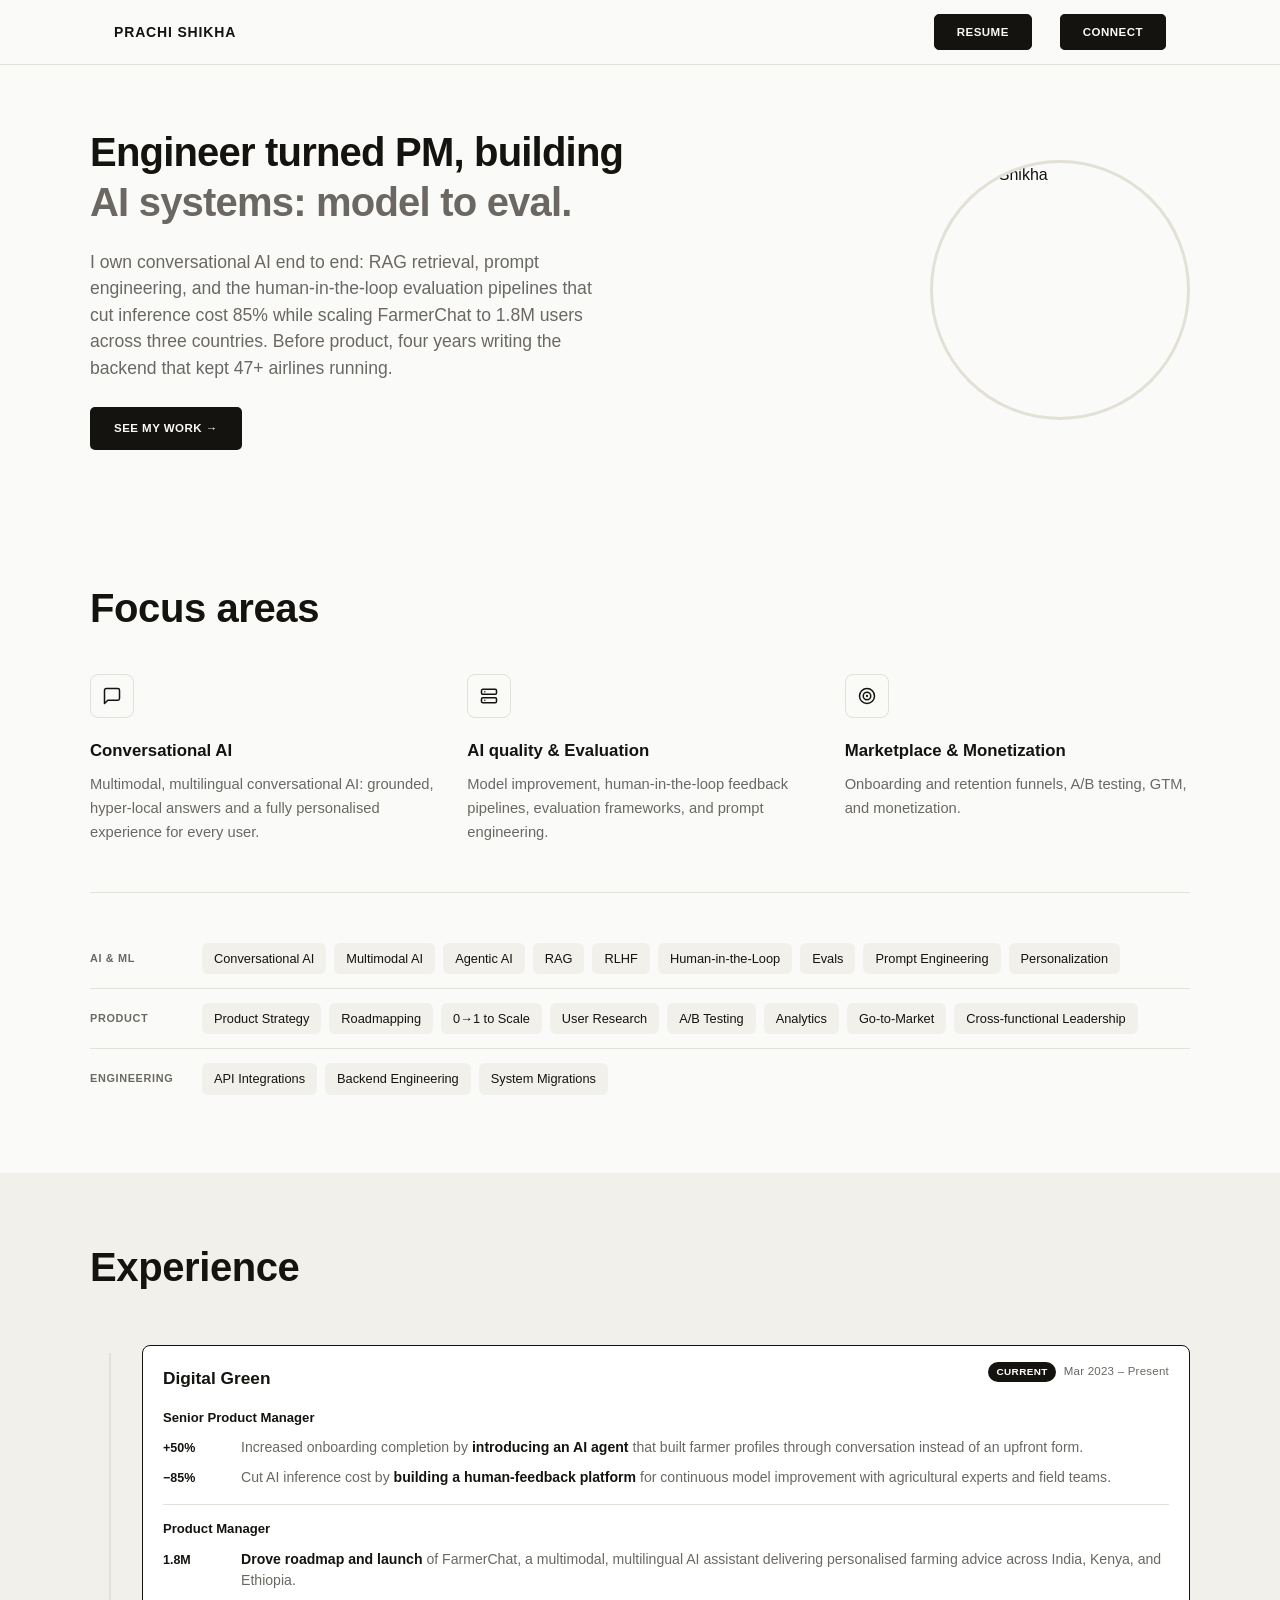
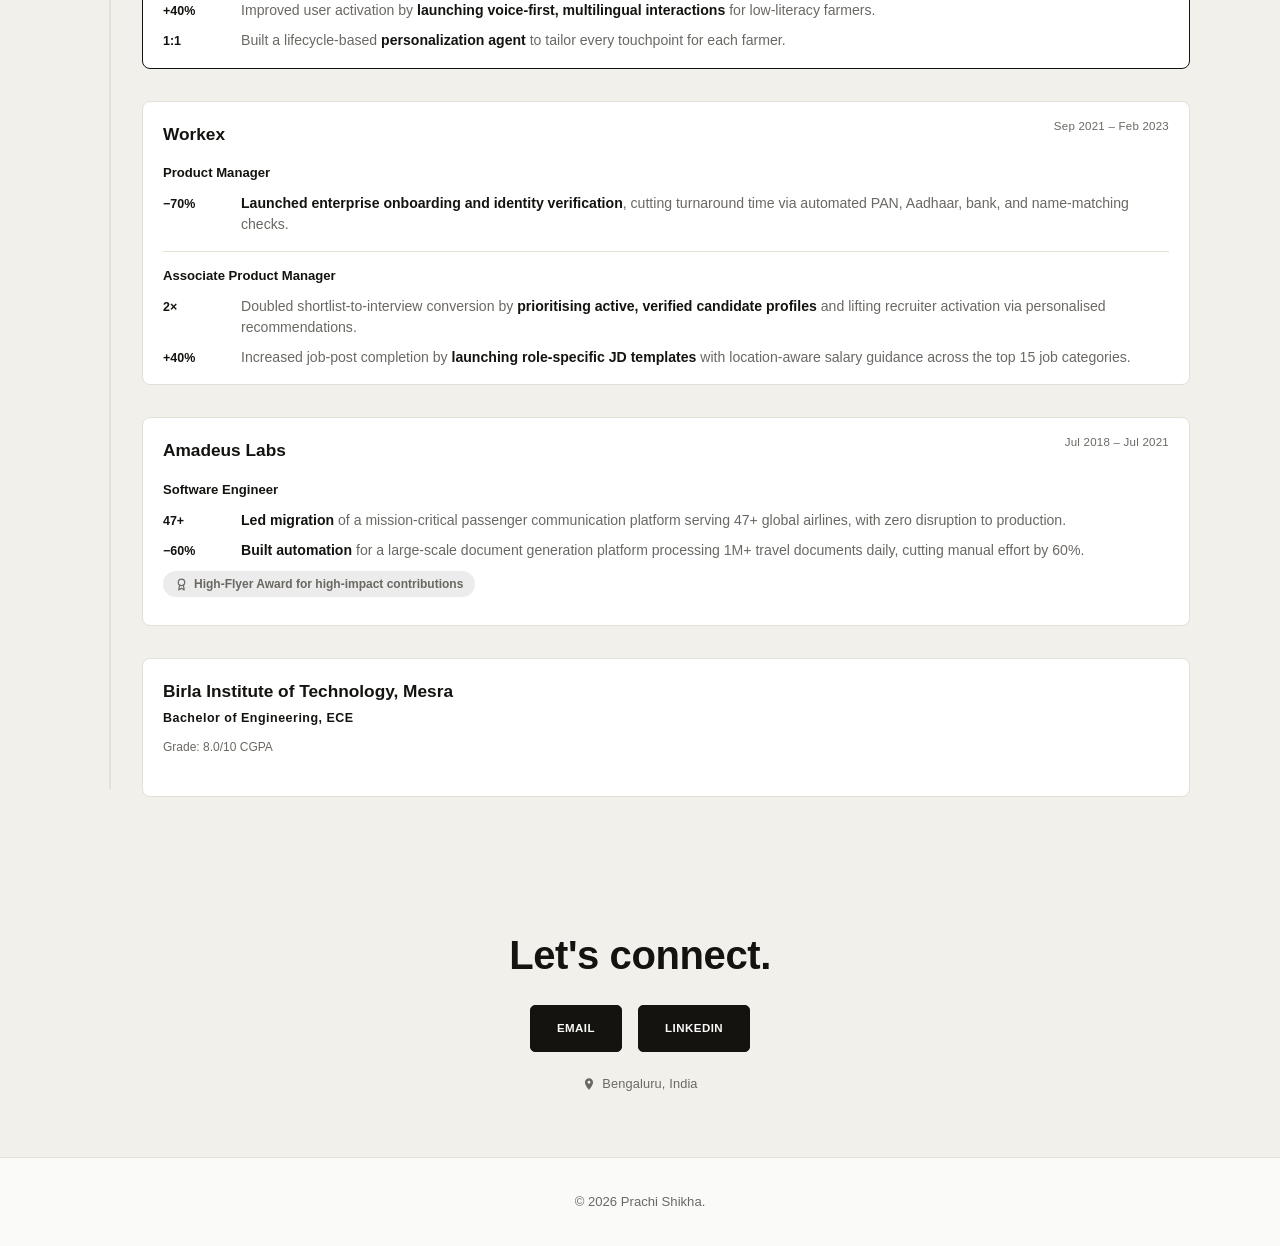
==== commit 58b5ced8: "Remove dead code, unreachable features, and unused assets Deletes scripts and CSS with no effect (ro" ====
--- a/index.html
+++ b/index.html
@@ -5,23 +5,21 @@
 <meta name="viewport" content="width=device-width, initial-scale=1.0">
 <title>Prachi Shikha, Senior Product Manager</title>
 <meta name="description" content="Portfolio of Prachi Shikha, Senior Product Manager building AI-native, marketplace, and B2B SaaS products.">
-<link rel="stylesheet" href="styles.css?v=24">
-<link rel="stylesheet" href="contact.css?v=14">
-<link rel="stylesheet" href="interests.css?v=15">
-</head>
+<link rel="stylesheet" href="styles.css?v=56">
+<link rel="stylesheet" href="contact.css?v=21"></head>
 <body>
 
   <a class="skip-link" href="#main">Skip to content</a>
 
-  <header class="site-header" id="top">
+  <header class="site-header">
     <nav class="nav">
       <a href="#" class="nav__brand" aria-label="Prachi Shikha, home">Prachi Shikha</a>
       <button class="nav__toggle" id="navToggle" aria-expanded="false" aria-controls="navLinks" aria-label="Toggle navigation">
         <span></span><span></span><span></span>
       </button>
       <ul class="nav__links" id="navLinks">
-        <li><button class="nav__cta" onclick="document.getElementById('resumeModal').showModal()"><svg width="14" height="14" viewBox="0 0 24 24" xmlns="http://www.w3.org/2000/svg" aria-hidden="true" style="display:inline-block;vertical-align:-2px;margin-right:6px;flex-shrink:0;fill:none;stroke:currentColor;stroke-width:2.2;stroke-linecap:round;stroke-linejoin:round"><path d="M14 2H6a2 2 0 0 0-2 2v16a2 2 0 0 0 2 2h12a2 2 0 0 0 2-2V8z"/><polyline points="14 2 14 8 20 8"/><line x1="9" y1="13" x2="15" y2="13"/><line x1="9" y1="17" x2="15" y2="17"/></svg>View my résumé</button></li>
-        <li><a href="#contact" class="nav__cta nav__cta--outline">Contact me</a></li>
+        <li><button class="nav__cta" onclick="document.getElementById('resumeModal').showModal()">Resume</button></li>
+        <li><a href="#contact" class="nav__cta nav__cta--outline">Connect</a></li>
       </ul>
     </nav>
   </header>
@@ -30,116 +28,205 @@
 
     <!-- ============ HERO ============ -->
     <section class="hero" id="hero">
-      <div class="hero__spotlight" id="spotlight" aria-hidden="true"></div>
-      <div class="hero__dot" id="cursorDot" aria-hidden="true"></div>
       <div class="hero__inner">
         <div class="hero__text">
-          <h1 id="heroHeadline"><span class="hero__line"><!-- <span class="hero__wave">👋</span> -->Hi, I'm Prachi.</span><span class="hero__line">I build products that solve real-world problems with technology, increasingly with <a class="word" id="magWord" href="#projects">AI</a>.</span></h1>
+          <h1><span class="hero__line">Engineer turned PM, building</span><span class="hero__line"><span class="word">AI</span> systems: model to eval.</span></h1>
+          <p class="hero__lede" style="margin:0 0 26px; text-align:left;">I own conversational AI end to end: RAG retrieval, prompt engineering, and the human-in-the-loop evaluation pipelines that cut inference cost 85% while scaling FarmerChat to 1.8M users across three countries. Before product, four years writing the backend that kept 47+ airlines running.</p>
           <div class="hero__actions">
-            <a class="btn btn--primary" id="magBtn" href="#projects">See my work →</a>
+            <a class="btn btn--primary" id="magBtn" href="#experience">See my work →</a>
             </div>
         </div>
         <div class="hero__photo-wrap" id="photoWrap">
-          <div class="hero__photo-ring" aria-hidden="true"></div>
           <img class="hero__photo" src="images/profilepicture.png" alt="Prachi Shikha" draggable="false">
-          <span class="hero__photo-bubble" aria-hidden="true">Hi!</span>
-          <span class="hero__photo-sparkle hero__photo-sparkle--1" aria-hidden="true">✦</span>
-          <span class="hero__photo-sparkle hero__photo-sparkle--2" aria-hidden="true">✦</span>
-          <span class="hero__photo-sparkle hero__photo-sparkle--3" aria-hidden="true">✦</span>
-        </div>
-      </div>
-    </section>
-
-
-    <!-- ============ JOURNEY ============ -->
-    <!-- ============ PROJECTS ============ -->
-    <section class="section section--alt" id="projects">
-      <div class="section__inner">
-        <h2>Selected work</h2>
-        <div class="project-grid">
-          <article class="project-card">
-            <span class="project-card__num">01</span>
-            <div class="project-card__swatch"></div>
-            <div class="project-card__stat"><span class="project-card__stat-num">1.8M</span><span class="project-card__stat-label">farmers reached</span></div>
-            <h3>FarmerChat</h3>
-            <p>Multimodal voice AI for hyper-local farming advice.</p>
-            <div class="tags"><span>Conversational AI</span><span>Multilingual</span></div>
-          </article>
-          <article class="project-card">
-            <span class="project-card__num">02</span>
-            <div class="project-card__swatch project-card__swatch--alt"></div>
-            <div class="project-card__stat"><span class="project-card__stat-num">−85%</span><span class="project-card__stat-label">inference cost</span></div>
-            <h3>Human Feedback Platform</h3>
-            <p>Human-in-the-loop system for continuous model improvement.</p>
-            <div class="tags"><span>RLHF</span><span>Cost Optimization</span></div>
-          </article>
-          <article class="project-card">
-            <span class="project-card__num">03</span>
-            <div class="project-card__swatch"></div>
-            <div class="project-card__stat"><span class="project-card__stat-num">+50%</span><span class="project-card__stat-label">onboarding completion</span></div>
-            <h3>Conversational Onboarding Agent</h3>
-            <p>AI agent that builds farmer profiles through conversation.</p>
-            <div class="tags"><span>Agentic AI</span><span>Onboarding</span></div>
-          </article>
-        </div>
-      </div>
-    </section>
+        </div>
+      </div>
+    </section>
+
+    <!-- ============ AREAS OF FOCUS ============ -->
+    <section class="focus">
+      <div class="focus__inner">
+        <h2>Focus areas</h2>
+        <div class="focus__grid">
+          <div class="focus__card">
+            <span class="focus__icon" aria-hidden="true">
+              <svg viewBox="0 0 24 24" fill="none" stroke="currentColor" stroke-width="1.8" stroke-linecap="round" stroke-linejoin="round"><path d="M21 15a2 2 0 0 1-2 2H7l-4 4V5a2 2 0 0 1 2-2h14a2 2 0 0 1 2 2z"/></svg>
+            </span>
+            <h3>Conversational AI</h3>
+            <p>Multimodal, multilingual conversational AI: grounded, hyper-local answers and a fully personalised experience for every user.</p>
+          </div>
+          <div class="focus__card">
+            <span class="focus__icon" aria-hidden="true">
+              <svg viewBox="0 0 24 24" fill="none" stroke="currentColor" stroke-width="1.8" stroke-linecap="round" stroke-linejoin="round"><rect x="3" y="4" width="18" height="6" rx="1.5"/><rect x="3" y="14" width="18" height="6" rx="1.5"/><line x1="7" y1="7" x2="7.01" y2="7"/><line x1="7" y1="17" x2="7.01" y2="17"/></svg>
+            </span>
+            <h3>AI quality &amp; Evaluation</h3>
+            <p>Model improvement, human-in-the-loop feedback pipelines, evaluation frameworks, and prompt engineering.</p>
+          </div>
+          <div class="focus__card">
+            <span class="focus__icon" aria-hidden="true">
+              <svg viewBox="0 0 24 24" fill="none" stroke="currentColor" stroke-width="1.8" stroke-linecap="round" stroke-linejoin="round"><circle cx="12" cy="12" r="9"/><circle cx="12" cy="12" r="4.5"/><circle cx="12" cy="12" r="0.5" fill="currentColor"/></svg>
+            </span>
+            <h3>Marketplace &amp; Monetization</h3>
+            <p>Onboarding and retention funnels, A/B testing, GTM, and monetization.</p>
+          </div>
+        </div>
+
+        <div class="focus__tags">
+          <div class="focus__tag-group">
+            <span class="focus__tag-label">AI &amp; ML</span>
+            <div class="focus__tag-chips">
+              <span>Conversational AI</span>
+              <span>Multimodal AI</span>
+              <span>Agentic AI</span>
+              <span>RAG</span>
+              <span>RLHF</span>
+              <span>Human-in-the-Loop</span>
+              <span>Evals</span>
+              <span>Prompt Engineering</span>
+              <span>Personalization</span>
+            </div>
+          </div>
+          <div class="focus__tag-group">
+            <span class="focus__tag-label">Product</span>
+            <div class="focus__tag-chips">
+              <span>Product Strategy</span>
+              <span>Roadmapping</span>
+              <span>0→1 to Scale</span>
+              <span>User Research</span>
+              <span>A/B Testing</span>
+              <span>Analytics</span>
+              <span>Go-to-Market</span>
+              <span>Cross-functional Leadership</span>
+            </div>
+          </div>
+          <div class="focus__tag-group">
+            <span class="focus__tag-label">Engineering</span>
+            <div class="focus__tag-chips">
+              <span>API Integrations</span>
+              <span>Backend Engineering</span>
+              <span>System Migrations</span>
+            </div>
+          </div>
+        </div>
+      </div>
+    </section>
+
+
 
     <section class="section section--alt" id="experience">
       <div class="section__inner">
-        <h2>How I got here</h2>
-        <!-- <div class="road-wrap">
-          <canvas id="roadCanvas" class="road-canvas"></canvas>
-        </div> -->
+        <h2>Experience</h2>
         <ol class="journey">
-<li class="journey__stop journey__stop--current">
+
+          <li class="journey__stop journey__stop--current">
             <span class="sr-only">Current role</span>
-            <span class="journey__icon journey__icon--logo" aria-hidden="true"><img src="images/unnamed.png" alt="" class="journey__logo"></span>
             <div class="journey__card">
-              <span class="journey__year">Mar 2023 – Present</span>
+              <div class="journey__meta-row">
+                <span class="journey__badge">Current</span>
+                <span class="journey__year">Mar 2023 – Present</span>
+              </div>
               <h3>Digital Green</h3>
-              <div class="journey__roles">
-                <div class="journey__role"><span class="journey__role-title">Product Manager</span></div>
-                <div class="journey__role"><span class="journey__role-title">Senior Product Manager</span></div>
-              </div>
-              <p class="journey__location"><svg xmlns="http://www.w3.org/2000/svg" viewBox="0 0 24 24" fill="currentColor" width="11" height="11"><path d="M12 2C8.13 2 5 5.13 5 9c0 5.25 7 13 7 13s7-7.75 7-13c0-3.87-3.13-7-7-7zm0 9.5c-1.38 0-2.5-1.12-2.5-2.5s1.12-2.5 2.5-2.5 2.5 1.12 2.5 2.5-1.12 2.5-2.5 2.5z"/></svg>Bengaluru, India</p>
-              <p>Shipped FarmerChat, a voice-first multilingual AI assistant delivering hyper-local, personalised farming advice across <strong>8M queries</strong> in <strong>4 countries</strong>.</p>
-              <!-- <button class="journey__field-link" onclick="document.getElementById('kenyaModal').showModal()">📷 From Kenya</button> -->
-            </div>
-          </li>
+
+              <div class="journey__role-block">
+                <div class="journey__role-head-row">
+                  <span class="journey__role-title">Senior Product Manager</span>
+                </div>
+                <ul class="journey__bullets">
+                  <li class="journey__bullet">
+                    <span class="journey__bullet-metric">+50%</span>
+                    <span class="journey__bullet-text">Increased onboarding completion by <strong>introducing an AI agent</strong> that built farmer profiles through conversation instead of an upfront form.</span>
+                  </li>
+                  <li class="journey__bullet">
+                    <span class="journey__bullet-metric">−85%</span>
+                    <span class="journey__bullet-text">Cut AI inference cost by <strong>building a human-feedback platform</strong> for continuous model improvement with agricultural experts and field teams.</span>
+                  </li>
+                </ul>
+              </div>
+
+              <div class="journey__role-block">
+                <div class="journey__role-head-row">
+                  <span class="journey__role-title">Product Manager</span>
+                </div>
+                <ul class="journey__bullets">
+                  <li class="journey__bullet">
+                    <span class="journey__bullet-metric">1.8M</span>
+                    <span class="journey__bullet-text"><strong>Drove roadmap and launch</strong> of FarmerChat, a multimodal, multilingual AI assistant delivering personalised farming advice across India, Kenya, and Ethiopia.</span>
+                  </li>
+                  <li class="journey__bullet">
+                    <span class="journey__bullet-metric">+40%</span>
+                    <span class="journey__bullet-text">Improved user activation by <strong>launching voice-first, multilingual interactions</strong> for low-literacy farmers.</span>
+                  </li>
+                  <li class="journey__bullet">
+                    <span class="journey__bullet-metric">1:1</span>
+                    <span class="journey__bullet-text">Built a lifecycle-based <strong>personalization agent</strong> to tailor every touchpoint for each farmer.</span>
+                  </li>
+                </ul>
+              </div>
+            </div>
+          </li>
+
           <li class="journey__stop">
             <span class="sr-only">Earlier role</span>
-            <span class="journey__icon journey__icon--logo" aria-hidden="true"><img src="images/logo-workex.png" alt="" class="journey__logo"></span>
             <div class="journey__card">
               <span class="journey__year">Sep 2021 – Feb 2023</span>
               <h3>Workex</h3>
-              <div class="journey__roles">
-                <div class="journey__role"><span class="journey__role-title">Associate Product Manager</span></div>
-                <div class="journey__role"><span class="journey__role-title">Product Manager</span></div>
-              </div>
-              <p class="journey__location"><svg xmlns="http://www.w3.org/2000/svg" viewBox="0 0 24 24" fill="currentColor" width="11" height="11"><path d="M12 2C8.13 2 5 5.13 5 9c0 5.25 7 13 7 13s7-7.75 7-13c0-3.87-3.13-7-7-7zm0 9.5c-1.38 0-2.5-1.12-2.5-2.5s1.12-2.5 2.5-2.5 2.5 1.12 2.5 2.5-1.12 2.5-2.5 2.5z"/></svg>Bengaluru, India</p>
-              <p>Built product across the full hiring lifecycle on Workex, a blue-collar marketplace connecting <strong>500K</strong> recruiters with <strong>6M</strong> candidates, from job posting and matching to enterprise onboarding and payroll.</p>
-              <div class="tags"><span>Marketplace</span><span>A/B Testing</span><span>User Research</span><span>Analytics</span><span>Prioritization</span><span>Prototyping</span><span>GTM</span><span>Stakeholder Management</span></div>
-            </div>
-          </li>
+
+              <div class="journey__role-block">
+                <div class="journey__role-head-row">
+                  <span class="journey__role-title">Product Manager</span>
+                </div>
+                <ul class="journey__bullets">
+                  <li class="journey__bullet">
+                    <span class="journey__bullet-metric">−70%</span>
+                    <span class="journey__bullet-text"><strong>Launched enterprise onboarding and identity verification</strong>, cutting turnaround time via automated PAN, Aadhaar, bank, and name-matching checks.</span>
+                  </li>
+                </ul>
+              </div>
+
+              <div class="journey__role-block">
+                <div class="journey__role-head-row">
+                  <span class="journey__role-title">Associate Product Manager</span>
+                </div>
+                <ul class="journey__bullets">
+                  <li class="journey__bullet">
+                    <span class="journey__bullet-metric">2×</span>
+                    <span class="journey__bullet-text">Doubled shortlist-to-interview conversion by <strong>prioritising active, verified candidate profiles</strong> and lifting recruiter activation via personalised recommendations.</span>
+                  </li>
+                  <li class="journey__bullet">
+                    <span class="journey__bullet-metric">+40%</span>
+                    <span class="journey__bullet-text">Increased job-post completion by <strong>launching role-specific JD templates</strong> with location-aware salary guidance across the top 15 job categories.</span>
+                  </li>
+                </ul>
+              </div>
+            </div>
+          </li>
+
           <li class="journey__stop">
             <span class="sr-only">Earlier role</span>
-            <span class="journey__icon journey__icon--logo" aria-hidden="true"><img src="images/amadeus3.png" alt="" class="journey__logo"></span>
             <div class="journey__card">
               <span class="journey__year">Jul 2018 – Jul 2021</span>
               <h3>Amadeus Labs</h3>
-              <div class="journey__roles">
-                <div class="journey__role"><span class="journey__role-title">Software Engineer</span><span class="journey__role-period">Jul 2018 – Jul 2021</span></div>
-              </div>
-              <p class="journey__location"><svg xmlns="http://www.w3.org/2000/svg" viewBox="0 0 24 24" fill="currentColor" width="11" height="11"><path d="M12 2C8.13 2 5 5.13 5 9c0 5.25 7 13 7 13s7-7.75 7-13c0-3.87-3.13-7-7-7zm0 9.5c-1.38 0-2.5-1.12-2.5-2.5s1.12-2.5 2.5-2.5 2.5 1.12 2.5 2.5-1.12 2.5-2.5 2.5z"/></svg>Bengaluru, India</p>
-              <p>Built scalable solutions to Amadeus's mission-critical infrastructure that formats and routes travel documents for <strong>47+ airlines</strong>, keeping <strong>~5M+</strong> passengers moving every day seamlessly.</p>
+
+              <div class="journey__role-block">
+                <div class="journey__role-head-row">
+                  <span class="journey__role-title">Software Engineer</span>
+                </div>
+                <ul class="journey__bullets">
+                  <li class="journey__bullet">
+                    <span class="journey__bullet-metric">47+</span>
+                    <span class="journey__bullet-text"><strong>Led migration</strong> of a mission-critical passenger communication platform serving 47+ global airlines, with zero disruption to production.</span>
+                  </li>
+                  <li class="journey__bullet">
+                    <span class="journey__bullet-metric">−60%</span>
+                    <span class="journey__bullet-text"><strong>Built automation</strong> for a large-scale document generation platform processing 1M+ travel documents daily, cutting manual effort by 60%.</span>
+                  </li>
+                </ul>
+              </div>
               <div class="journey__award"><svg width="13" height="13" viewBox="0 0 24 24" fill="none" stroke="currentColor" stroke-width="2.2" stroke-linecap="round" stroke-linejoin="round" aria-hidden="true"><circle cx="12" cy="8" r="6"/><path d="M15.477 12.89L17 22l-5-3-5 3 1.523-9.11"/></svg>High-Flyer Award for high-impact contributions</div>
-              <div class="tags"><span>System Migrations</span><span>API Integrations</span><span>Backend Engineering</span></div>
-            </div>
-          </li>
+            </div>
+          </li>
+
           <li class="journey__stop">
             <span class="sr-only">Education</span>
-            <span class="journey__icon journey__icon--logo" aria-hidden="true"><img src="images/BIT.png" alt="" class="journey__logo"></span>
             <div class="journey__card" style="padding-bottom: 36px;">
               <h3>Birla Institute of Technology, Mesra</h3>
               <div class="journey__roles">
@@ -148,61 +235,8 @@
               </div>
             </div>
           </li>
+
         </ol>
-      </div>
-    </section>
-
-    <!-- ============ INTERESTS ============ -->
-    <section class="section" id="interests">
-      <div class="section__inner">
-        <h2>When I'm not building products</h2>
-        <div class="interests-scroll-wrap">
-        <div class="interests-scroll" role="list">
-
-          <article class="interest-card" role="listitem">
-            <img class="interest-card__bg" src="images/travel-3.jpg" alt="Prachi in the mountains" loading="lazy" draggable="false">
-            <div class="interest-card__overlay"></div>
-            <div class="interest-card__content">
-              <div class="interest-card__header">
-                <span class="interest-card__icon" aria-hidden="true">✈️</span>
-                <h3>Travelling</h3>
-              </div>
-              <p>I absolutely love to travel. It's how I meet new people, make new friends, and pick up new perspectives. It works like a refresh button for me. And if you can't find me, check the mountains first.</p>
-            </div>
-          </article>
-
-          <article class="interest-card" role="listitem">
-            <img class="interest-card__bg" src="images/yoga-2.jpg" alt="Prachi in a yoga backbend at sunset" loading="lazy" draggable="false">
-            <div class="interest-card__overlay"></div>
-            <div class="interest-card__content">
-              <div class="interest-card__header">
-                <span class="interest-card__icon" aria-hidden="true">🧘</span>
-                <h3>Yoga</h3>
-              </div>
-              <p>Yoga grounds me. It's my stress buster and there's nothing quite like sinking into a good flow. I've been practising Hatha for a year and a half, and lately working on my handstands, one wobbly attempt at a time.</p>
-            </div>
-          </article>
-
-          <article class="interest-card" role="listitem">
-            <img class="interest-card__bg" src="images/reading.JPG" alt="Prachi reading with tea" loading="lazy" draggable="false" style="object-position: center 20%;">
-            <div class="interest-card__overlay"></div>
-            <div class="interest-card__content">
-              <div class="interest-card__header">
-                <span class="interest-card__icon" aria-hidden="true">📚</span>
-                <h3>Reading</h3>
-              </div>
-              <p>I mostly gravitate toward books on psychology: how people think, decide, and behave. The same curiosity that shows up in my product work, just pointed inward.</p>
-            </div>
-          </article>
-
-        </div>
-        <span class="interests-hint" aria-hidden="true">swipe →</span>
-        </div><!-- /.interests-scroll-wrap -->
-        <div class="interests-dots" id="interestsDots">
-          <button class="interests-dot active" aria-label="Card 1"></button>
-          <button class="interests-dot" aria-label="Card 2"></button>
-          <button class="interests-dot" aria-label="Card 3"></button>
-        </div>
       </div>
     </section>
 
@@ -210,49 +244,22 @@
     <section class="section section--alt contact" id="contact">
       <div class="section__inner section__inner--center">
         <h2>Let's connect.</h2>
-        <p class="contact__lede">Always happy to talk: product, AI, or just a good conversation.</p>
-        <a class="contact__linkedin" href="https://linkedin.com/in/prachishikha" target="_blank" rel="noopener">
-          <svg viewBox="0 0 24 24" xmlns="http://www.w3.org/2000/svg" aria-hidden="true"><path d="M20.447 20.452h-3.554v-5.569c0-1.328-.027-3.037-1.852-3.037-1.853 0-2.136 1.445-2.136 2.939v5.667H9.351V9h3.414v1.561h.046c.477-.9 1.637-1.85 3.37-1.85 3.601 0 4.267 2.37 4.267 5.455v6.286zM5.337 7.433a2.062 2.062 0 0 1-2.063-2.065 2.064 2.064 0 1 1 2.063 2.065zm1.782 13.019H3.555V9h3.564v11.452zM22.225 0H1.771C.792 0 0 .774 0 1.729v20.542C0 23.227.792 24 1.771 24h20.451C23.2 24 24 23.227 24 22.271V1.729C24 .774 23.2 0 22.222 0h.003z"/></svg>
-          Connect on LinkedIn
-        </a>
-
-        <div class="contact__form-card">
-          <p class="contact__form-label">Quick prompts to save you time</p>
-          <div class="contact__prompts">
-            <button type="button" class="contact__prompt" data-message="Hi Prachi, I'm hiring for a Senior Product Manager role and think you'd be a great fit. Would love to connect and share more details.">💼 We're hiring</button>
-            <button type="button" class="contact__prompt" data-message="Hi Prachi, I'm working on an AI product and would love to get your perspective or collaborate. Are you open to a quick chat?">🤝 Let's collaborate</button>
-            <button type="button" class="contact__prompt" data-message="Hi Prachi, I read about FarmerChat and had a question about how you approached it. Would you be open to sharing more?">❓ Question about your work</button>
-            <button type="button" class="contact__prompt" data-message="Hi Prachi, really enjoyed going through your portfolio and wanted to say hi and connect!">👋 Just say hi</button>
-          </div>
-
-          <div class="contact__divider">Your message</div>
-          <form class="contact__form" id="contactForm">
-            <div class="contact__row">
-              <input class="contact__input" id="contactName" type="text" name="name" placeholder="Your name" autocomplete="name" required>
-              <input class="contact__input" id="contactEmail" type="email" name="email" placeholder="Your email" autocomplete="email" required>
-            </div>
-            <textarea class="contact__textarea" id="contactMessage" name="message" rows="4" placeholder="Tap a prompt above, or write your own message…" required></textarea>
-            <button class="btn btn--primary" type="submit" id="contactSubmit">Send message</button>
-            <p class="contact__status" id="contactStatus" aria-live="polite"></p>
-          </form>
-
-          <div class="contact__success" id="contactSuccess" hidden aria-live="polite">
-            <span class="contact__success-icon" aria-hidden="true">💌</span>
-            <h3 class="contact__success-title">Thank you, <span id="contactSuccessName">there</span>!</h3>
-            <p class="contact__success-text">Your message just landed in my inbox. I read every one, and I'll get back to you soon.</p>
-            <button type="button" class="contact__success-reset" id="contactSuccessReset">Send another message</button>
-          </div>
-        </div>
+        <div class="contact__options">
+          <a class="contact__option" href="https://mail.google.com/mail/?view=cm&fs=1&to=prachi.shikha318@gmail.com" target="_blank" rel="noopener">
+            Email
+          </a>
+          <a class="contact__option" href="https://linkedin.com/in/prachishikha" target="_blank" rel="noopener">
+            LinkedIn
+          </a>
+        </div>
+        <p class="contact__location">
+          <svg xmlns="http://www.w3.org/2000/svg" viewBox="0 0 24 24" fill="currentColor" aria-hidden="true"><path d="M12 2C8.13 2 5 5.13 5 9c0 5.25 7 13 7 13s7-7.75 7-13c0-3.87-3.13-7-7-7zm0 9.5c-1.38 0-2.5-1.12-2.5-2.5s1.12-2.5 2.5-2.5 2.5 1.12 2.5 2.5-1.12 2.5-2.5 2.5z"/></svg>
+          Bengaluru, India
+        </p>
       </div>
     </section>
 
   </main>
-
-  <dialog id="kenyaModal" class="kenya-modal" onclick="if(event.target===this)this.close()">
-    <button class="kenya-modal__close" onclick="document.getElementById('kenyaModal').close()" aria-label="Close">✕</button>
-    <img src="images/kenya.JPG" alt="Prachi with the FarmerChat team during field research in Kenya" class="kenya-modal__img" draggable="false">
-    <p class="kenya-modal__caption">With the team in Kenya for on-field user research, visiting users of our conversational AI app to understand how they interact with technology in their daily lives. These conversations directly shaped how we designed FarmerChat: simpler flows, voice-first interactions, and interfaces that work for users who may be interacting with AI for the first time.</p>
-  </dialog>
 
   <footer class="site-footer">
     <p>© <span id="year"></span> Prachi Shikha.</p>
@@ -269,15 +276,7 @@
     <embed src="PrachiShikha-Resume.pdf" type="application/pdf" class="resume-modal__frame">
   </dialog>
 
-  <script>document.getElementById('photoWrap').addEventListener('contextmenu',function(e){e.preventDefault();});
-  document.querySelector('.hero__inner').addEventListener('mouseenter',function(){
-    var w=document.querySelector('.hero__wave');
-    if(w){ w.style.animation='none'; w.offsetWidth; w.style.animation='wave 1.4s ease 0s 1'; }
-  });</script>
-  <script src="script.js?v=3"></script>
-  <script src="road-animation.js"></script>
-  <script src="journey.js"></script>
-  <script src="contact.js"></script>
-  <script src="interests.js"></script>
+  <script>document.getElementById('photoWrap').addEventListener('contextmenu',function(e){e.preventDefault();});</script>
+  <script src="script.js?v=9"></script>
 </body>
 </html>
--- a/styles.css
+++ b/styles.css
@@ -1,42 +1,34 @@
 /* ===================== Tokens ===================== */
 :root{
-  --bg: #F8F6F2;
-  --bg-alt: #EEE9E1;
-  --ink: #1C1A17;
-  --sub: #7A756D;
-  --line: #DDD8CF;
-  --accent: #4A7A8A;
-  --accent-soft: #E6F2F5;
-  --accent2: #B8875A;
-  --accent2-soft: #F7EDE0;
+  --bg: #FAFAF8;
+  --bg-alt: #F1F0EB;
+  --ink: #14130F;
+  --sub: #6B6863;
+  --line: #E3E0D6;
+  --accent: #14130F;
+  --accent-soft: rgba(20,19,15,0.06);
+  --accent2: #6B6863;
+  --accent2-soft: rgba(20,19,15,0.08);
   --card: #FFFFFF;
-  --radius-lg: 16px;
-  --radius-md: 10px;
+  --radius-lg: 12px;
+  --radius-md: 8px;
   --maxw: 1100px;
-  --font-display: ui-serif, Georgia, "Iowan Old Style", "Times New Roman", serif;
+  --font-display: -apple-system, BlinkMacSystemFont, "Segoe UI", Roboto, sans-serif;
 }
 
 @media (prefers-color-scheme: dark){
   :root{
-    --bg: #141118;
-    --bg-alt: #1A1622;
-    --ink: #F2F0F7;
-    --sub: #9A93AA;
-    --line: #2C2738;
-    --accent: #8B75F3;
-    --accent-soft: #221D31;
-    --accent2: #FF7A5C;
-    --accent2-soft: #2B1D1A;
-    --card: #1A1622;
+    --bg: #121213; --bg-alt: #1A1A1C; --ink: #F4F4F2; --sub: #9C9C9D; --line: rgba(255,255,255,0.09);
+    --accent: #F4F4F2; --accent-soft: rgba(244,244,242,0.08); --accent2: #9C9C9D; --accent2-soft: rgba(156,156,157,0.12); --card: #1A1A1C;
   }
 }
 :root[data-theme="dark"]{
-  --bg: #141118; --bg-alt: #1A1622; --ink: #F2F0F7; --sub: #9A93AA; --line: #2C2738;
-  --accent: #8B75F3; --accent-soft: #221D31; --accent2: #FF7A5C; --accent2-soft: #2B1D1A; --card: #1A1622;
+  --bg: #121213; --bg-alt: #1A1A1C; --ink: #F4F4F2; --sub: #9C9C9D; --line: rgba(255,255,255,0.09);
+  --accent: #F4F4F2; --accent-soft: rgba(244,244,242,0.08); --accent2: #9C9C9D; --accent2-soft: rgba(156,156,157,0.12); --card: #1A1A1C;
 }
 :root[data-theme="light"]{
-  --bg: #F8F6F2; --bg-alt: #EEE9E1; --ink: #1C1A17; --sub: #7A756D; --line: #DDD8CF;
-  --accent: #4A7A8A; --accent-soft: #E6F2F5; --accent2: #B8875A; --accent2-soft: #F7EDE0; --card: #FFFFFF;
+  --bg: #FAFAF8; --bg-alt: #F1F0EB; --ink: #14130F; --sub: #6B6863; --line: #E3E0D6;
+  --accent: #14130F; --accent-soft: rgba(20,19,15,0.06); --accent2: #6B6863; --accent2-soft: rgba(20,19,15,0.08); --card: #FFFFFF;
 }
 
 /* ===================== Reset ===================== */
@@ -83,36 +75,19 @@
   display:flex; align-items:center; justify-content:space-between;
   padding: 14px 24px;
 }
-.nav__brand-group{ display:flex; flex-direction:column; align-items:flex-start; gap:2px; }
-.nav__brand{ font-family: var(--font-display); font-weight:700; font-size:1.1rem; letter-spacing:-0.01em; line-height:1; color: var(--ink); margin-right: auto; }
-.nav__brand-meta{ display:flex; align-items:center; gap:8px; }
-.nav__location{ font-weight:400; font-size:0.75rem; color:var(--sub); letter-spacing:0; display:inline-flex; align-items:center; gap:3px; }
-.nav__location-icon{ flex-shrink:0; }
-.nav__li-badge{
-  display:inline-flex; align-items:center; gap:6px;
-  padding: 8px 18px;
-  border-radius:999px;
-  background: #0A66C2; color: #fff !important;
-  font-size: 0.88rem; font-weight: 700; letter-spacing: 0;
-  transition: opacity .15s ease, background .15s ease;
-  flex-shrink:0; white-space:nowrap;
-}
-.nav__li-badge svg{ width:13px; height:13px; fill:currentColor; display:block; flex-shrink:0; }
-.nav__li-badge:hover{ background:#004182; opacity:1; }
+.nav__brand{ font-family: var(--font-display); font-weight:700; font-size:.875rem; letter-spacing:0.06em; text-transform: uppercase; line-height:1; color: var(--ink); margin-right: auto; }
 .nav__links{ display:flex; align-items:center; gap: 28px; font-size:.9rem; font-weight:600; color: var(--sub); margin-left:auto; }
 .nav__links a{ transition: color .15s; }
 .nav__links a:hover{ color: var(--ink); }
 .nav__cta{
   background: var(--ink); color: var(--bg) !important;
-  padding: 8px 18px; border-radius: 999px;
-  font-size: 0.88rem; font-weight: 700;
-  transition: opacity .15s ease, background .15s ease, color .15s ease;
-}
-.nav__cta:hover{ color: var(--bg) !important; opacity:.82; }
-.nav__cta--outline{ background: transparent !important; color: var(--ink) !important; border: 1.5px solid var(--ink); }
-.nav__cta--outline:hover{ background: var(--ink) !important; color: var(--bg) !important; opacity:1; }
-.nav__text-link{ color: var(--sub); font-size:.9rem; font-weight:600; transition: color .15s; }
-.nav__text-link:hover{ color: var(--ink); }
+  border: 1px solid var(--ink);
+  padding: 11px 22px; border-radius: 5px;
+  font-size: 0.72rem; font-weight: 600; letter-spacing: 0.04em; text-transform: uppercase;
+  transition: opacity .15s ease, transform .15s ease;
+}
+.nav__cta:hover{ opacity: .8; transform: translateY(-1px); }
+.nav__cta--outline{ background: var(--ink) !important; color: var(--bg) !important; border-color: var(--ink) !important; }
 .nav__toggle{
   display:none; flex-direction:column; gap:4px;
   background:none; border:none; cursor:pointer; padding:8px;
@@ -151,20 +126,11 @@
   min-height: auto;
   display:flex; flex-direction:column; align-items:center; justify-content:center;
   overflow:hidden;
-  padding: 48px 24px 36px;
-  background: linear-gradient(180deg, var(--accent-soft) 0%, var(--bg) 62%);
-}
-.hero__spotlight{
-  position:absolute; inset:0; pointer-events:none;
-  background: radial-gradient(280px circle at var(--mx,50%) var(--my,40%), color-mix(in srgb, var(--accent) 16%, transparent), transparent 70%);
-}
-.hero__dot{
-  position:absolute; width:14px; height:14px; border-radius:50%;
-  background: var(--accent2); pointer-events:none; z-index:2;
-  transform: translate(-50%,-50%); opacity:0; transition: opacity .2s;
+  padding: 64px 24px;
+  background: var(--bg);
 }
 .hero__inner{
-  position:relative; z-index:1; width:100%; max-width: 1000px;
+  position:relative; z-index:1; width:100%; max-width: var(--maxw);
   display:flex; align-items:center; gap: 60px;
   text-align: left;
 }
@@ -174,23 +140,9 @@
 .hero__photo-wrap{
   flex-shrink:0; width:260px; height:260px;
   position:relative;
-  transform-style: preserve-3d;
-  transition: transform 0.08s ease;
-  animation: greetIn 0.7s cubic-bezier(.22,1,.36,1) 0.4s both;
-}
-/* Rotating gradient ring */
-.hero__photo-ring{
-  position:absolute; inset:-5px; border-radius:50%;
-  background: conic-gradient(var(--accent), var(--accent2), #fff, var(--accent2), var(--accent));
-  animation: ringRotate 5s linear infinite;
-  z-index:0;
-}
-.hero__photo-ring::after{
-  content:''; position:absolute; inset:5px;
-  border-radius:50%; background:var(--bg);
-  z-index:1;
-}
-@keyframes ringRotate{ to{ transform:rotate(360deg); } }
+  border-radius:50%;
+  border: 3px solid var(--line);
+}
 
 /* Transparent shield over the photo to block right-click save */
 .hero__photo-wrap::after{
@@ -204,113 +156,24 @@
   width:100%; height:100%; border-radius:50%;
   object-fit:cover; object-position:center 10%;
   display:block;
-  animation: photoFloat 5s ease-in-out infinite;
   pointer-events:none; -webkit-user-drag:none; user-select:none;
-}
-@keyframes photoFloat{
-  0%,100%{ transform:translateY(0); }
-  50%{ transform:translateY(-10px); }
-}
-
-/* "Hi!" speech bubble */
-.hero__photo-bubble{
-  position:absolute; top:-10px; right:-18px;
-  background:var(--ink); color:var(--bg);
-  font-size:.82rem; font-weight:800; letter-spacing:-.01em;
-  padding:7px 14px; border-radius:999px;
-  z-index:4; white-space:nowrap;
-  transform-origin:bottom left;
-  opacity:0; transform:scale(.7) translateY(6px);
-  transition: opacity .2s ease, transform .25s cubic-bezier(.34,1.56,.64,1);
-  pointer-events:none;
-}
-.hero__photo-wrap:hover .hero__photo-bubble{
-  opacity:1; transform:scale(1) translateY(0);
-  animation: bubblePop 3.5s ease-in-out infinite;
-}
-.hero__photo-bubble::after{
-  content:''; position:absolute; bottom:-7px; left:16px;
-  border:7px solid transparent;
-  border-top:8px solid var(--ink); border-bottom:none;
-}
-@keyframes bubblePop{
-  0%,100%{ transform:scale(1) translateY(0); }
-  20%{ transform:scale(1.08) translateY(-3px); }
-  40%{ transform:scale(1) translateY(0); }
-}
-
-/* Sparkles */
-.hero__photo-sparkle{
-  position:absolute; color:var(--accent2);
-  font-size:1.1rem; z-index:5; line-height:1;
-  animation:sparklePop 2.8s ease-in-out infinite;
-}
-.hero__photo-sparkle--1{ top:8%;  left:-12%; animation-delay:0s; }
-.hero__photo-sparkle--2{ top:-4%; right:12%; animation-delay:1s; font-size:.8rem; }
-.hero__photo-sparkle--3{ bottom:10%; right:-10%; animation-delay:2s; }
-@keyframes sparklePop{
-  0%,100%{ opacity:0; transform:scale(.5) rotate(0deg); }
-  50%{ opacity:1; transform:scale(1) rotate(20deg); }
 }
 
 @keyframes greetIn {
   from { opacity:0; transform: translateY(10px); }
   to   { opacity:1; transform: translateY(0); }
 }
-@keyframes wave {
-  0%,100% { transform: rotate(0deg); }
-  15%     { transform: rotate(18deg); }
-  35%     { transform: rotate(-10deg); }
-  55%     { transform: rotate(14deg); }
-  75%     { transform: rotate(-6deg); }
-}
-.hero__greeting{
-  font-size: 1.1rem; font-weight: 600; color: var(--ink);
-  margin-bottom: 18px; letter-spacing: -0.01em;
-  animation: greetIn 0.7s cubic-bezier(.22,1,.36,1) both;
-}
-.hero__wave{
-  display: inline-block;
-  transform-origin: 70% 75%;
-  animation: greetIn 0.7s cubic-bezier(.22,1,.36,1) both,
-             wave 1.4s ease 0.8s 1;
-}
-.hero__identity{
-  display: flex; align-items: center; justify-content: center; gap: 10px;
-  margin-bottom: 28px;
-  animation: greetIn 0.7s cubic-bezier(.22,1,.36,1) 0.18s both;
-}
-.hero__tag{
-  font-size: 0.8rem; font-weight: 800; letter-spacing: 0.06em;
-  padding: 6px 16px; border-radius: 999px; text-transform: uppercase;
-}
-.hero__tag--past{
-  background: var(--line); color: var(--sub);
-  text-decoration: line-through; text-decoration-thickness: 2px;
-  text-decoration-color: var(--sub); opacity: 0.65;
-}
-.hero__tag--now{
-  background: var(--accent-soft); color: var(--accent);
-  border: 1.5px solid var(--accent);
-}
-.hero__tag-arrow{
-  font-size: 1rem; color: var(--sub); font-weight: 400;
-}
-.eyebrow{
-  font-size:.78rem; font-weight:700; letter-spacing:.1em; text-transform:uppercase;
-  color: var(--accent); margin-bottom:18px;
-}
 .hero h1{
   font-family: var(--font-display);
-  font-size: clamp(1.35rem, 2.4vw, 1.75rem);
-  font-weight: 600; font-style: italic; letter-spacing: -0.01em; line-height: 1.5;
-  color: var(--ink); text-wrap: balance; margin-bottom: 32px;
+  font-size: clamp(1.9rem, 4vw, 2.5rem);
+  font-weight: 700; font-style: normal; letter-spacing: -0.02em; line-height: 1.15;
+  color: var(--ink); text-wrap: balance; margin-bottom: 24px;
   animation: greetIn 0.7s cubic-bezier(.22,1,.36,1) 0.18s both;
 }
 .hero__actions{ display:flex; gap:14px; justify-content:flex-start; flex-wrap:wrap; animation: greetIn 0.7s cubic-bezier(.22,1,.36,1) 0.52s both; }
 .hero__line{ display: block; }
-.hero__line + .hero__line{ margin-top: 6px; font-family: -apple-system, BlinkMacSystemFont, "Segoe UI", Roboto, sans-serif; font-style: normal; font-weight: 500; }
-.hero h1 .word{ display:inline-block; transition: transform .15s ease; color: var(--ink); }
+.hero__line + .hero__line{ margin-top: 4px; font-family: var(--font-display); font-style: normal; font-weight: 700; color: var(--sub); }
+.hero h1 .word{ display:inline-block; }
 .hero__lede{
   font-size: 1.1rem; color: var(--sub); font-weight:500;
   max-width: 52ch; margin: 0 auto 34px;
@@ -325,71 +188,68 @@
   .hero__actions .btn{ width: 100%; justify-content: center; }
 }
 
-.hero__scroll{
-  position:absolute; bottom: 28px; left:50%; transform: translateX(-50%);
-  font-size:1.2rem; color: var(--sub);
-  animation: bob 2.2s ease-in-out infinite;
-}
-@keyframes bob{ 0%,100%{ transform: translate(-50%,0);} 50%{ transform: translate(-50%,6px);} }
+/* ===================== Areas of focus ===================== */
+.focus{ padding: 64px 24px; background: var(--bg); }
+.focus__inner{ max-width: var(--maxw); margin: 0 auto; }
+.focus__inner h2{
+  font-family: var(--font-display);
+  font-size: clamp(1.8rem, 3.2vw, 2.5rem); font-weight: 600; letter-spacing: -0.01em;
+  margin-bottom: 36px; text-wrap: balance; color: var(--ink);
+}
+.focus__grid{
+  display: grid; grid-template-columns: repeat(3, 1fr); gap: 32px;
+  margin-bottom: 48px;
+}
+.focus__icon{
+  display: inline-flex; align-items: center; justify-content: center;
+  width: 44px; height: 44px; border: 1px solid var(--line); border-radius: 8px;
+  color: var(--ink); margin-bottom: 20px;
+}
+.focus__icon svg{ width: 20px; height: 20px; }
+.focus__card h3{ font-size: 1.05rem; font-weight: 700; color: var(--ink); margin-bottom: 10px; }
+.focus__card p{ font-size: .92rem; color: var(--sub); line-height: 1.6; font-weight: 500; }
+.focus__tags{
+  display: flex; flex-direction: column; gap: 0;
+  padding-top: 36px; border-top: 1px solid var(--line);
+}
+.focus__tag-group{
+  display: grid; grid-template-columns: 100px 1fr;
+  align-items: start; gap: 12px;
+  padding: 14px 0; border-bottom: 1px solid var(--line);
+}
+.focus__tag-group:last-child{ border-bottom: none; }
+.focus__tag-label{
+  font-size: .68rem; font-weight: 700; letter-spacing: .06em; text-transform: uppercase;
+  color: var(--sub); padding-top: 7px;
+}
+.focus__tag-chips{ display: flex; flex-wrap: wrap; gap: 8px; }
+.focus__tag-chips span{
+  font-size: .8rem; font-weight: 500; color: var(--ink);
+  background: var(--bg-alt); border-radius: 6px; padding: 6px 12px;
+}
+@media (max-width: 820px){
+  .focus__grid{ grid-template-columns: 1fr; gap: 36px; }
+}
 
 /* ===================== Buttons ===================== */
 .btn{
   display:inline-flex; align-items:center; gap:8px;
-  font-weight:700; font-size:.9rem;
-  padding: 13px 24px; border-radius: 999px;
+  font-weight:600; font-size:.72rem; letter-spacing:0.04em; text-transform:uppercase;
+  padding: 13px 24px; border-radius: 5px;
   transition: transform .18s cubic-bezier(.2,.8,.2,1), background .18s, opacity .18s;
 }
 .btn--primary{ background: var(--ink); color: var(--bg); }
 .btn--primary:hover{ opacity:.88; }
-.btn--secondary{ background: var(--accent2); color:#fff; }
-.btn--secondary:hover{ opacity:.88; }
-.btn--lg{ padding: 16px 30px; font-size: .98rem; }
 
 /* ===================== Sections ===================== */
 .section{ padding: 64px 24px; }
 .section--alt{ background: var(--bg-alt); }
 .section__inner{ max-width: var(--maxw); margin:0 auto; }
 .section__inner--center{ text-align:center; }
-.section__inner--split{
-  display:grid; grid-template-columns: 1fr 1.3fr; gap: 48px;
-}
-.section__eyebrow{
-  font-size:.75rem; font-weight:700; letter-spacing:.1em; text-transform:uppercase;
-  color: var(--accent2); margin-bottom:14px;
-}
-.section__kicker{
-  font-size:.95rem; font-style: italic; color: var(--sub); font-weight:500;
-  margin: -8px 0 20px; max-width: 52ch;
-}
 .section h2{
   font-family: var(--font-display);
   font-size: clamp(1.8rem, 3.2vw, 2.5rem); font-weight:600; letter-spacing:-0.01em;
   margin-bottom: 20px; text-wrap: balance;
-}
-.section__body p{ color: var(--sub); font-size:1.02rem; line-height:1.7; margin-bottom:16px; font-weight:500; }
-.section__body p:last-child{ margin-bottom:0; }
-
-@media (max-width: 780px){
-  .section__inner--split{ grid-template-columns: 1fr; gap:20px; }
-}
-
-/* ===================== About ===================== */
-.about__oneliner{ color: var(--sub); font-size:1.1rem; font-weight:500; max-width: 58ch; margin-bottom: 32px; }
-
-.stat-row{ display:flex; flex-wrap:wrap; gap:14px; }
-.stat-chip{
-  display:flex; flex-direction:column; gap:2px;
-  background: var(--card); border:1px solid var(--line); border-radius: var(--radius-md);
-  padding: 14px 20px; min-width: 130px;
-}
-.stat-chip__num{ font-size:1.6rem; font-weight:800; letter-spacing:-0.02em; color: var(--accent); }
-.stat-chip__label{ font-size:.78rem; color: var(--sub); font-weight:600; }
-
-/* ===================== Tags ===================== */
-.tags{ display:flex; gap:8px; flex-wrap:wrap; margin-top:14px; }
-.tags span{
-  font-size:.74rem; font-weight:700; background: var(--accent-soft); color: var(--accent);
-  border-radius:6px; padding:4px 10px;
 }
 
 /* ===================== Journey (Experience) ===================== */
@@ -402,32 +262,7 @@
   content:""; position:absolute; left: 19px; top: 8px; bottom: 8px;
   width: 2px; background: var(--line);
 }
-.journey__stop{
-  position: relative; opacity: 0; transform: translateY(14px);
-  transition: opacity .5s ease, transform .5s ease;
-}
-.journey__stop.is-visible{ opacity: 1; transform: translateY(0); }
-
-.journey__icon{
-  position:absolute; left: -52px; top: 0;
-  width: 40px; height: 40px; border-radius:50%;
-  background: var(--card); border: 2px solid var(--line);
-  display:flex; align-items:center; justify-content:center;
-  font-size: 1.1rem; z-index: 1;
-}
-.journey__stop--current .journey__icon{
-  background: var(--accent); border-color: var(--accent);
-  box-shadow: 0 0 0 5px color-mix(in srgb, var(--accent) 20%, transparent);
-}
-.journey__icon--logo{
-  padding: 0; overflow: hidden; background: #fff;
-}
-.journey__stop--current .journey__icon--logo{
-  background: #fff;
-}
-.journey__logo{
-  width: 100%; height: 100%; object-fit: cover; display: block;
-}
+.journey__stop{ position: relative; }
 
 .journey__card{
   background: var(--card); border: 1px solid var(--line); border-radius: var(--radius-md);
@@ -440,19 +275,9 @@
   letter-spacing: .02em; white-space: nowrap;
 }
 .journey__card h3{ font-family: var(--font-display); font-size:1.08rem; font-weight:600; margin: 4px 0 4px; }
-.journey__promo{ font-size:.78rem; font-weight:700; letter-spacing:.04em; color: var(--accent); margin-bottom: 2px !important; }
 .journey__roles{ display:flex; flex-direction:row; align-items:center; flex-wrap:wrap; gap:4px; margin-bottom:2px; }
 .journey__role{ display:flex; align-items:center; }
-.journey__role + .journey__role::before{ content:"\2192"; margin-right:4px; color:var(--sub); font-size:.72rem; }
 .journey__role-title{ font-size:.78rem; font-weight:700; letter-spacing:.04em; color:var(--accent); }
-.journey__role-period{ display: none; }
-.journey__location{ display:inline-flex; align-items:center; gap:3px; font-size:.72rem; font-weight:500; color:var(--sub); margin-top:6px !important; margin-bottom:12px !important; font-style:normal !important; }
-.journey__location svg{ color:var(--accent); flex-shrink:0; }
-.journey__stop--next .journey__card{ border-style: dashed; }
-.journey__stop--next .journey__icon{ background: var(--bg); border-style: dashed; }
-.journey__card p{ font-size:1rem; color: var(--sub); font-weight:500; }
-.journey__card p:not(.journey__promo){ font-style: italic; }
-.journey__card p strong{ color: var(--ink); }
 /* Award badge */
 .journey__award{
   display: inline-flex; align-items: center; gap: 6px;
@@ -460,128 +285,31 @@
   background: var(--accent2-soft); border-radius: 999px;
   padding: 4px 12px; margin: 10px 0 12px;
 }
-.journey__award--academic{ color: var(--accent); background: var(--accent-soft); }
 .journey__cgpa-row{ flex: 0 0 100%; margin-top: 2px; }
 .journey__cgpa{ font-size: .75rem; color: var(--sub); font-weight: 500; }
-/* Field photo text link */
-.journey__field-link{
-  display: inline-block; margin-top: 12px;
-  background: none; border: none; padding: 0;
-  font-size: .78rem; font-weight: 600; color: var(--sub);
-  cursor: pointer; text-decoration: underline; text-underline-offset: 3px;
-  text-decoration-color: color-mix(in srgb, var(--sub) 40%, transparent);
-  transition: color .15s ease;
-}
-.journey__field-link:hover{ color: var(--accent); text-decoration-color: var(--accent); }
-
-/* Kenya field visit modal */
-.kenya-modal{
-  border: none; border-radius: var(--radius-lg); padding: 0;
-  max-width: min(720px, 94vw); width: 100%;
-  background: var(--card); box-shadow: 0 24px 64px rgba(0,0,0,.22);
-  overflow: hidden;
-}
-.kenya-modal::backdrop{ background: rgba(0,0,0,.55); backdrop-filter: blur(3px); }
-.kenya-modal__close{
-  position: absolute; top: 12px; right: 14px; z-index: 10;
-  background: rgba(0,0,0,.45); color: #fff; border: none;
-  border-radius: 50%; width: 32px; height: 32px;
-  font-size: .85rem; cursor: pointer; line-height: 1;
-  transition: background .15s ease;
-}
-.kenya-modal__close:hover{ background: rgba(0,0,0,.7); }
-.kenya-modal__img{
-  width: 100%; max-height: 460px; object-fit: cover; display: block;
-  pointer-events: none; -webkit-user-drag: none; user-select: none;
-}
-.kenya-modal__caption{
-  padding: 18px 24px 22px; margin: 0;
-  font-size: .9rem; line-height: 1.7; color: var(--sub);
-  font-style: italic; font-weight: 500;
-}
-
+
+.journey__meta-row{
+  position:absolute; top:16px; right:20px;
+  display:flex; align-items:center; gap:8px;
+}
+.journey__meta-row .journey__year{ position:static; }
 .journey__badge{
-  position:absolute; top:14px; right:16px;
-  background: var(--accent); color:#fff; font-size:.68rem; font-weight:800;
-  letter-spacing:.04em; text-transform:uppercase; padding:3px 9px; border-radius:999px;
-}
-
-/* Direction arrow between journey stops */
-.journey__stop + .journey__stop::before{
-  content: "↑";
-  position: absolute;
-  left: -37px;
-  top: -22px;
-  font-size: .75rem;
-  color: var(--sub);
-  z-index: 2;
-  line-height: 1;
-}
+  background: var(--accent); color:#fff; font-size:.62rem; font-weight:800;
+  letter-spacing:.04em; text-transform:uppercase; padding:3px 8px; border-radius:999px;
+  white-space:nowrap;
+}
+
+.journey__stop + .journey__stop::before{ content: none; }
 
 @media (max-width: 560px){
   .journey{ padding-left: 44px; }
   .journey::before{ left: 15px; }
-  .journey__icon{ left: -44px; width: 32px; height: 32px; font-size: .95rem; }
   .journey__card h3{ padding-right: 72px; }
   .section{ padding: 44px 20px; }
-  #interests{ padding: 44px 20px; }
-  .section h2{ font-size: 1.65rem; }
-  .project-grid{ margin-top: 28px; }
-  .project-card{ padding: 20px; }
-}
-
-/* ===================== Skills ===================== */
-.skill-cloud{ display:flex; flex-wrap:wrap; gap: 28px; margin-top: 40px; }
-.skill-group{ display:flex; flex-direction:column; gap:10px; }
-.skill-group__label{
-  font-size:.72rem; font-weight:800; letter-spacing:.05em; text-transform:uppercase; color: var(--sub);
-}
-.skill-pills{ display:flex; flex-wrap:wrap; gap:8px; max-width: 320px; }
-.skill-pills span{
-  font-size:.82rem; font-weight:700; color: var(--accent);
-  background: var(--accent-soft); border-radius:999px; padding:7px 14px;
-}
-
-/* ===================== Projects ===================== */
-.project-grid{
-  display:grid; grid-template-columns: repeat(3, 1fr); gap: 22px; margin-top: 40px;
-}
-.project-card{
-  position:relative;
-  background: var(--card); border: 2px solid var(--ink); border-radius: var(--radius-lg);
-  padding: 24px; transition: transform .18s ease, box-shadow .18s ease;
-}
-.project-card:hover{ transform: translateY(-4px); box-shadow: 0 20px 34px -22px color-mix(in srgb, var(--accent) 45%, transparent); }
-.project-card__num{
-  position:absolute; top:-14px; right:20px; background: var(--accent2); color:#fff;
-  font-weight:800; font-size:.76rem; padding:4px 11px; border-radius: 999px;
-}
-.project-card__swatch{
-  width:100%; height: 6px; border-radius: 999px; margin-bottom:18px;
-  background: linear-gradient(135deg, var(--accent), var(--accent2));
-}
-.project-card__swatch--alt{ background: linear-gradient(135deg, var(--accent2), var(--accent)); }
-.project-card__stat{ display:flex; align-items:baseline; gap:8px; margin-bottom:14px; }
-.project-card__stat-num{ font-size:2rem; font-weight:800; letter-spacing:-0.02em; color: var(--ink); }
-.project-card__stat-label{ font-size:.78rem; color: var(--sub); font-weight:600; }
-.project-card h3{ font-family: var(--font-display); font-size:1.18rem; font-weight:600; margin-bottom:8px; }
-.project-card p{ font-size:1rem; color: var(--sub); line-height:1.55; font-weight:500; }
-@media (max-width: 900px){ .project-grid{ grid-template-columns: 1fr; } }
-
-/* View résumé button */
-.resume-cta{ margin-top: 48px; display: flex; flex-direction: column; align-items: center; gap: 10px; }
-.resume-cta__btn{
-  display: inline-flex; align-items: center; gap: 10px;
-  background: var(--ink); color: var(--bg);
-  border: none; border-radius: 999px;
-  padding: 15px 36px; font-size: 1rem; font-weight: 700;
-  font-family: inherit; cursor: pointer; letter-spacing: .01em;
-  box-shadow: 0 4px 18px -4px rgba(0,0,0,.22);
-  transition: transform .18s ease, box-shadow .18s ease, opacity .15s ease;
-}
-.resume-cta__btn:hover{ transform: translateY(-2px); box-shadow: 0 8px 28px -6px rgba(0,0,0,.3); opacity: .88; }
-.resume-cta__btn:active{ transform: translateY(0); box-shadow: 0 2px 10px -4px rgba(0,0,0,.2); }
-.resume-cta__sub{ font-size: .84rem; color: var(--sub); }
+  .focus{ padding: 44px 20px; }
+  .nav{ padding: 14px 20px; }
+  .section h2, .focus__inner h2{ font-size: 1.65rem; }
+}
 
 /* Résumé modal */
 .resume-modal{
@@ -621,34 +349,7 @@
 .resume-modal__close:hover{ color: var(--ink); background: var(--bg-alt); }
 .resume-modal__frame{ flex: 1; width: 100%; border: none; }
 
-/* ===================== Resume ===================== */
-.resume__lede{ color: var(--sub); font-size:1.02rem; max-width:48ch; margin:0 auto 30px; font-weight:500; }
-.resume__note{ color: var(--sub); font-size:.82rem; margin-top:16px; }
-.resume__note code{ background: var(--accent-soft); color: var(--accent); padding:2px 6px; border-radius:4px; }
-
-/* ===================== Interests ===================== */
-#interests{ padding: 56px 24px; }
-#interests .section__eyebrow{ color: var(--sub); }
-
-.interests-grid{ display:flex; flex-wrap:wrap; gap:14px; margin-top: 20px; }
-.interest-chip{
-  flex: 1; display:flex; align-items:center; justify-content:center; gap:9px;
-  background: var(--card); border:1px solid var(--line); border-radius: 999px;
-  padding: 12px 20px; font-weight:700; font-size:.9rem;
-}
-.interest-chip__icon{ font-size:1.05rem; }
-
 /* ===================== Contact ===================== */
-.contact__lede{ color: var(--sub); font-size:1.02rem; max-width:48ch; margin:0 auto 16px; font-weight:500; }
-.contact__linkedin{
-  display: inline-flex; align-items: center; gap: 8px;
-  color: var(--sub); font-size:.92rem; font-weight:600;
-  border: 1.5px solid var(--line); border-radius: 999px;
-  padding: 8px 18px; margin-bottom: 30px;
-  transition: background .15s ease, color .15s ease, border-color .15s ease;
-}
-.contact__linkedin:hover{ background: var(--ink); color: var(--bg) !important; border-color: var(--ink); }
-.contact__linkedin svg{ width:15px; height:15px; fill:currentColor; flex-shrink:0; }
 .contact__location{ margin-top:16px; font-size:.84rem; color: var(--sub); }
 
 /* ===================== Footer ===================== */
@@ -657,14 +358,14 @@
   border-top: 1px solid var(--line);
 }
 
-/* ===================== Road Animation ===================== */
-.road-wrap{
-  margin: 32px 0 48px;
-  border-radius: var(--radius-lg, 16px);
-  overflow: hidden;
-  box-shadow: 0 4px 24px rgba(0,0,0,0.10);
-}
-.road-canvas{
-  display: block;
-  width: 100%;
-}
+/* ===================== Journey bullet layout ===================== */
+.journey__role-block{ margin-top: 16px; }
+.journey__role-block + .journey__role-block{ padding-top: 14px; border-top: 1px solid var(--line); }
+.journey__role-head-row{ display:flex; align-items:baseline; margin-bottom:10px; }
+.journey__role-head-row .journey__role-title{ font-size:.82rem; font-weight:700; color:var(--ink); letter-spacing:0; }
+.journey__bullets{ list-style:none; padding:0; margin:0; display:flex; flex-direction:column; gap:9px; }
+.journey__bullet{ display:grid; grid-template-columns:64px 1fr; gap:14px; align-items:baseline; }
+.journey__bullet-metric{ font-size:.78rem; font-weight:800; color:var(--accent); font-style:normal; }
+.journey__bullet-text{ font-size:.88rem; color:var(--sub); font-weight:500; line-height:1.5; font-style:normal !important; }
+.journey__bullet-text strong{ color:var(--ink); font-weight:700; }
+@media (max-width:560px){ .journey__bullet{ grid-template-columns:54px 1fr; gap:10px; } }
--- a/contact.css
+++ b/contact.css
@@ -1,113 +1,23 @@
+/* Contact options — LinkedIn / email */
+.contact__options{
+  display: flex; gap: 16px; justify-content: center; flex-wrap: wrap;
+  margin-top: 8px;
+}
+.contact__option{
+  display: inline-flex; align-items: center; gap: 10px;
+  font-weight: 600; font-size: .72rem; letter-spacing: 0.04em; text-transform: uppercase;
+  color: var(--bg);
+  background: var(--ink); border: 1px solid var(--ink); border-radius: 5px;
+  padding: 14px 26px;
+  transition: opacity .15s ease, transform .15s ease;
+}
+.contact__option:hover{ opacity: .8; transform: translateY(-1px); }
+.contact__option svg{ width: 20px; height: 20px; flex-shrink: 0; }
+
 /* Contact section layout */
 .contact__location{
-  display: inline-flex; align-items: center; gap: 4px;
-  font-size: 0.78rem; color: var(--sub); margin: -8px 0 4px;
+  display: flex; align-items: center; justify-content: center; gap: 6px;
+  font-size: 0.8rem; color: var(--sub); font-weight: 500;
+  margin: 22px 0 0; letter-spacing: 0.01em;
 }
-.contact__location svg{ flex-shrink: 0; color: var(--accent); }
-.contact__links{
-  display: flex; gap: 20px; justify-content: center; flex-wrap: wrap;
-}
-.contact__links a{
-  display: inline-flex; align-items: center; gap: 8px;
-  font-weight: 700; font-size: .92rem;
-  background: var(--card); border: 1px solid var(--line);
-  border-radius: 999px; padding: 11px 22px;
-  transition: border-color .15s ease, transform .15s ease;
-}
-.contact__links a:hover{ border-color: var(--accent); transform: translateY(-1px); }
-.contact__link-icon{ width: 18px; height: 18px; flex-shrink: 0; }
-
-.contact__form-card{
-  margin: 44px auto 0; max-width: 520px; text-align: left;
-  background: var(--card); border: 1px solid var(--line); border-radius: var(--radius-lg);
-  padding: 32px 32px 28px;
-}
-
-.contact__form-label{
-  font-size: .72rem; font-weight: 700; letter-spacing: .04em; text-transform: uppercase;
-  color: var(--sub); margin-bottom: 14px; text-align: center;
-}
-
-/* AI-chat style suggestion chips */
-.contact__prompts{
-  display: flex; flex-wrap: wrap; justify-content: center;
-  gap: 8px; margin-bottom: 24px;
-}
-.contact__prompt{
-  font-size: .83rem; font-weight: 600; color: var(--ink);
-  background: var(--bg); border: 1px solid var(--line);
-  border-radius: 999px; padding: 9px 16px;
-  transition: border-color .15s ease, background .15s ease, box-shadow .15s ease, transform .15s ease;
-  text-align: center; line-height: 1; white-space: nowrap;
-  box-shadow: 0 1px 4px rgba(0,0,0,.06);
-}
-.contact__prompt:hover{
-  border-color: var(--accent); background: var(--accent-soft);
-  color: var(--accent); box-shadow: 0 2px 10px -4px var(--accent);
-  transform: translateY(-1px);
-}
-.contact__prompt:active{ transform: translateY(0); box-shadow: none; }
-
-/* Divider */
-.contact__divider{
-  display: flex; align-items: center; gap: 12px;
-  font-size: .74rem; font-weight: 700; letter-spacing: .05em; text-transform: uppercase;
-  color: var(--sub); margin-bottom: 20px;
-}
-.contact__divider::before, .contact__divider::after{
-  content: ""; flex: 1; height: 1px; background: var(--line);
-}
-
-.contact__form{ display:flex; flex-direction:column; gap:10px; }
-.contact__form[hidden]{ display:none; }
-
-.contact__row{ display:flex; gap:10px; }
-
-.contact__input,
-.contact__textarea{
-  width:100%; border-radius: var(--radius-md); border: 1px solid var(--line);
-  background: var(--bg-alt); color: var(--ink); font-family: inherit; font-size: .9rem;
-  padding: 12px 14px;
-}
-.contact__textarea{ resize: vertical; min-height: 110px; }
-.contact__input::placeholder, .contact__textarea::placeholder{ color: var(--sub); opacity: .7; }
-
-.contact__input:focus-visible,
-.contact__textarea:focus-visible{ outline: 2px solid var(--accent); outline-offset: 0; border-color: var(--accent); }
-
-.contact__form .btn{
-  align-self: stretch; justify-content: center;
-  margin-top: 4px;
-}
-.contact__form .btn:disabled{ opacity: .6; cursor: not-allowed; }
-
-.contact__status{ font-size: .82rem; color: var(--sub); min-height: 1.2em; margin: 0; }
-.contact__status--ok{ color: var(--accent); }
-.contact__status--error{ color: var(--accent2); }
-
-.contact__success{ text-align: center; padding: 16px 4px 8px; }
-.contact__success-icon{ display:block; font-size: 2.4rem; margin-bottom: 14px; }
-.contact__success-title{ font-size: 1.2rem; font-weight: 800; margin-bottom: 8px; }
-.contact__success-text{ color: var(--sub); font-size: .92rem; line-height: 1.6; max-width: 40ch; margin: 0 auto 20px; }
-.contact__success-reset{
-  display: inline-flex; align-items: center; gap: 6px;
-  font-size: .84rem; font-weight: 700; color: var(--accent);
-  background: var(--accent-soft); border: 1px solid transparent;
-  border-radius: 999px; padding: 10px 20px;
-  transition: transform .15s ease, background .15s ease, box-shadow .15s ease;
-}
-.contact__success-reset::after{ content: "→"; transition: transform .15s ease; }
-.contact__success-reset:hover{
-  transform: translateY(-1px);
-  background: color-mix(in srgb, var(--accent-soft) 70%, var(--accent) 10%);
-  box-shadow: 0 6px 16px -8px var(--accent);
-}
-.contact__success-reset:hover::after{ transform: translateX(2px); }
-.contact__success-reset:active{ transform: translateY(0); }
-
-@media (max-width: 560px){
-  .contact__form-card{ padding: 22px 18px; }
-  .contact__row{ flex-direction: column; }
-  .contact__prompts{ grid-template-columns: 1fr; }
-  .contact__prompt{ white-space: normal; text-align: left; width: 100%; padding: 12px 16px; }
-}
+.contact__location svg{ width: 14px; height: 14px; flex-shrink: 0; color: var(--sub); }
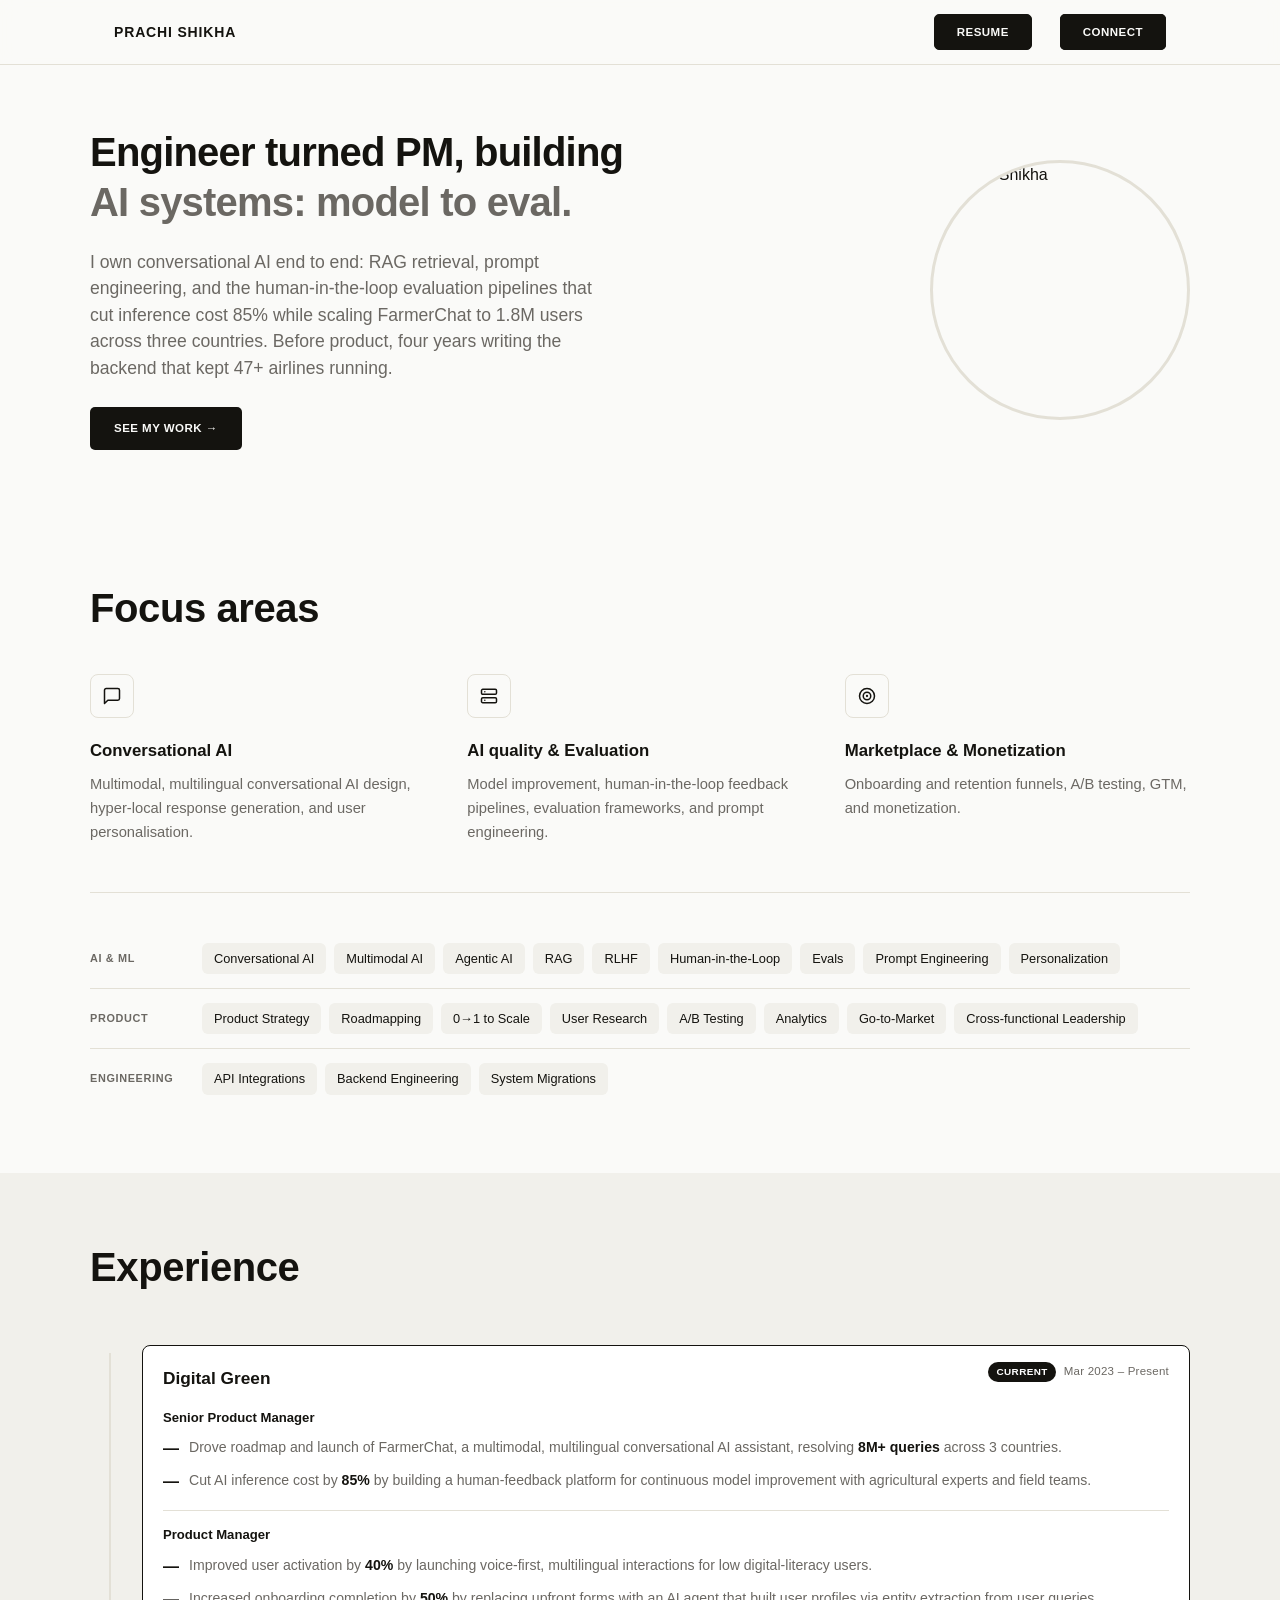
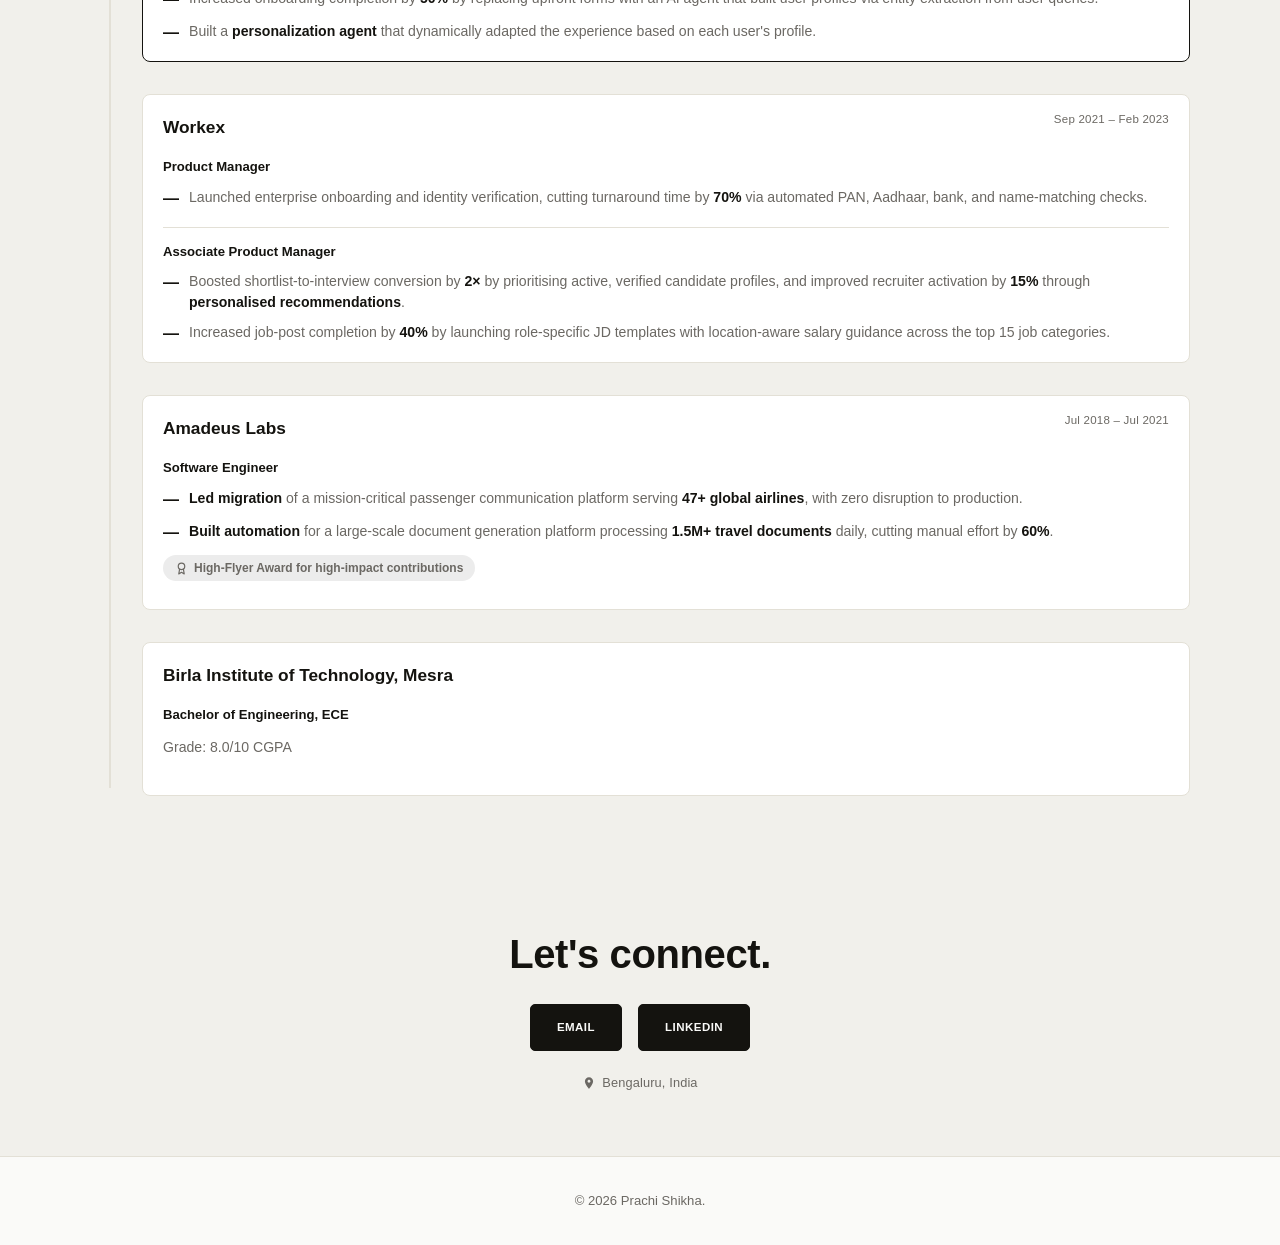
==== commit b6cac185: "Rewrite experience bullets inline, fix spacing and font consistency - Embed all metrics inline in se" ====
--- a/index.html
+++ b/index.html
@@ -5,7 +5,7 @@
 <meta name="viewport" content="width=device-width, initial-scale=1.0">
 <title>Prachi Shikha, Senior Product Manager</title>
 <meta name="description" content="Portfolio of Prachi Shikha, Senior Product Manager building AI-native, marketplace, and B2B SaaS products.">
-<link rel="stylesheet" href="styles.css?v=56">
+<link rel="stylesheet" href="styles.css?v=59">
 <link rel="stylesheet" href="contact.css?v=21"></head>
 <body>
 
@@ -52,7 +52,7 @@
               <svg viewBox="0 0 24 24" fill="none" stroke="currentColor" stroke-width="1.8" stroke-linecap="round" stroke-linejoin="round"><path d="M21 15a2 2 0 0 1-2 2H7l-4 4V5a2 2 0 0 1 2-2h14a2 2 0 0 1 2 2z"/></svg>
             </span>
             <h3>Conversational AI</h3>
-            <p>Multimodal, multilingual conversational AI: grounded, hyper-local answers and a fully personalised experience for every user.</p>
+            <p>Multimodal, multilingual conversational AI design, hyper-local response generation, and user personalisation.</p>
           </div>
           <div class="focus__card">
             <span class="focus__icon" aria-hidden="true">
@@ -132,12 +132,10 @@
                 </div>
                 <ul class="journey__bullets">
                   <li class="journey__bullet">
-                    <span class="journey__bullet-metric">+50%</span>
-                    <span class="journey__bullet-text">Increased onboarding completion by <strong>introducing an AI agent</strong> that built farmer profiles through conversation instead of an upfront form.</span>
-                  </li>
-                  <li class="journey__bullet">
-                    <span class="journey__bullet-metric">−85%</span>
-                    <span class="journey__bullet-text">Cut AI inference cost by <strong>building a human-feedback platform</strong> for continuous model improvement with agricultural experts and field teams.</span>
+                    <span class="journey__bullet-text">Drove roadmap and launch of FarmerChat, a multimodal, multilingual conversational AI assistant, resolving <strong>8M+ queries</strong> across 3 countries.</span>
+                  </li>
+                  <li class="journey__bullet">
+                    <span class="journey__bullet-text">Cut AI inference cost by <strong>85%</strong> by building a human-feedback platform for continuous model improvement with agricultural experts and field teams.</span>
                   </li>
                 </ul>
               </div>
@@ -148,16 +146,13 @@
                 </div>
                 <ul class="journey__bullets">
                   <li class="journey__bullet">
-                    <span class="journey__bullet-metric">1.8M</span>
-                    <span class="journey__bullet-text"><strong>Drove roadmap and launch</strong> of FarmerChat, a multimodal, multilingual AI assistant delivering personalised farming advice across India, Kenya, and Ethiopia.</span>
-                  </li>
-                  <li class="journey__bullet">
-                    <span class="journey__bullet-metric">+40%</span>
-                    <span class="journey__bullet-text">Improved user activation by <strong>launching voice-first, multilingual interactions</strong> for low-literacy farmers.</span>
-                  </li>
-                  <li class="journey__bullet">
-                    <span class="journey__bullet-metric">1:1</span>
-                    <span class="journey__bullet-text">Built a lifecycle-based <strong>personalization agent</strong> to tailor every touchpoint for each farmer.</span>
+                    <span class="journey__bullet-text">Improved user activation by <strong>40%</strong> by launching voice-first, multilingual interactions for low digital-literacy users.</span>
+                  </li>
+                  <li class="journey__bullet">
+                    <span class="journey__bullet-text">Increased onboarding completion by <strong>50%</strong> by replacing upfront forms with an AI agent that built user profiles via entity extraction from user queries.</span>
+                  </li>
+                  <li class="journey__bullet">
+                    <span class="journey__bullet-text">Built a <strong>personalization agent</strong> that dynamically adapted the experience based on each user's profile.</span>
                   </li>
                 </ul>
               </div>
@@ -176,8 +171,7 @@
                 </div>
                 <ul class="journey__bullets">
                   <li class="journey__bullet">
-                    <span class="journey__bullet-metric">−70%</span>
-                    <span class="journey__bullet-text"><strong>Launched enterprise onboarding and identity verification</strong>, cutting turnaround time via automated PAN, Aadhaar, bank, and name-matching checks.</span>
+                    <span class="journey__bullet-text">Launched enterprise onboarding and identity verification, cutting turnaround time by <strong>70%</strong> via automated PAN, Aadhaar, bank, and name-matching checks.</span>
                   </li>
                 </ul>
               </div>
@@ -188,12 +182,10 @@
                 </div>
                 <ul class="journey__bullets">
                   <li class="journey__bullet">
-                    <span class="journey__bullet-metric">2×</span>
-                    <span class="journey__bullet-text">Doubled shortlist-to-interview conversion by <strong>prioritising active, verified candidate profiles</strong> and lifting recruiter activation via personalised recommendations.</span>
-                  </li>
-                  <li class="journey__bullet">
-                    <span class="journey__bullet-metric">+40%</span>
-                    <span class="journey__bullet-text">Increased job-post completion by <strong>launching role-specific JD templates</strong> with location-aware salary guidance across the top 15 job categories.</span>
+                    <span class="journey__bullet-text">Boosted shortlist-to-interview conversion by <strong>2×</strong> by prioritising active, verified candidate profiles, and improved recruiter activation by <strong>15%</strong> through <strong>personalised recommendations</strong>.</span>
+                  </li>
+                  <li class="journey__bullet">
+                    <span class="journey__bullet-text">Increased job-post completion by <strong>40%</strong> by launching role-specific JD templates with location-aware salary guidance across the top 15 job categories.</span>
                   </li>
                 </ul>
               </div>
@@ -212,12 +204,10 @@
                 </div>
                 <ul class="journey__bullets">
                   <li class="journey__bullet">
-                    <span class="journey__bullet-metric">47+</span>
-                    <span class="journey__bullet-text"><strong>Led migration</strong> of a mission-critical passenger communication platform serving 47+ global airlines, with zero disruption to production.</span>
-                  </li>
-                  <li class="journey__bullet">
-                    <span class="journey__bullet-metric">−60%</span>
-                    <span class="journey__bullet-text"><strong>Built automation</strong> for a large-scale document generation platform processing 1M+ travel documents daily, cutting manual effort by 60%.</span>
+                    <span class="journey__bullet-text"><strong>Led migration</strong> of a mission-critical passenger communication platform serving <strong>47+ global airlines</strong>, with zero disruption to production.</span>
+                  </li>
+                  <li class="journey__bullet">
+                    <span class="journey__bullet-text"><strong>Built automation</strong> for a large-scale document generation platform processing <strong>1.5M+ travel documents</strong> daily, cutting manual effort by <strong>60%</strong>.</span>
                   </li>
                 </ul>
               </div>
--- a/styles.css
+++ b/styles.css
@@ -275,9 +275,9 @@
   letter-spacing: .02em; white-space: nowrap;
 }
 .journey__card h3{ font-family: var(--font-display); font-size:1.08rem; font-weight:600; margin: 4px 0 4px; }
-.journey__roles{ display:flex; flex-direction:row; align-items:center; flex-wrap:wrap; gap:4px; margin-bottom:2px; }
-.journey__role{ display:flex; align-items:center; }
-.journey__role-title{ font-size:.78rem; font-weight:700; letter-spacing:.04em; color:var(--accent); }
+.journey__roles{ display:flex; flex-direction:column; flex-wrap:wrap; gap:0; margin-top:16px; }
+.journey__role{ display:flex; align-items:center; margin-bottom:10px; }
+.journey__role-title{ font-size:.82rem; font-weight:700; letter-spacing:.04em; color:var(--accent); }
 /* Award badge */
 .journey__award{
   display: inline-flex; align-items: center; gap: 6px;
@@ -285,8 +285,9 @@
   background: var(--accent2-soft); border-radius: 999px;
   padding: 4px 12px; margin: 10px 0 12px;
 }
-.journey__cgpa-row{ flex: 0 0 100%; margin-top: 2px; }
-.journey__cgpa{ font-size: .75rem; color: var(--sub); font-weight: 500; }
+.journey__roles .journey__role-title{ color: var(--ink); letter-spacing: 0; }
+.journey__cgpa-row{ flex: 0 0 100%; margin-top: 0; }
+.journey__cgpa{ font-size: .88rem; color: var(--sub); font-weight: 500; }
 
 .journey__meta-row{
   position:absolute; top:16px; right:20px;
@@ -364,8 +365,7 @@
 .journey__role-head-row{ display:flex; align-items:baseline; margin-bottom:10px; }
 .journey__role-head-row .journey__role-title{ font-size:.82rem; font-weight:700; color:var(--ink); letter-spacing:0; }
 .journey__bullets{ list-style:none; padding:0; margin:0; display:flex; flex-direction:column; gap:9px; }
-.journey__bullet{ display:grid; grid-template-columns:64px 1fr; gap:14px; align-items:baseline; }
-.journey__bullet-metric{ font-size:.78rem; font-weight:800; color:var(--accent); font-style:normal; }
+.journey__bullet{ display:flex; }
+.journey__bullet::before{ content:"\2014"; color:var(--accent); font-weight:700; margin-right:10px; flex-shrink:0; }
 .journey__bullet-text{ font-size:.88rem; color:var(--sub); font-weight:500; line-height:1.5; font-style:normal !important; }
 .journey__bullet-text strong{ color:var(--ink); font-weight:700; }
-@media (max-width:560px){ .journey__bullet{ grid-template-columns:54px 1fr; gap:10px; } }
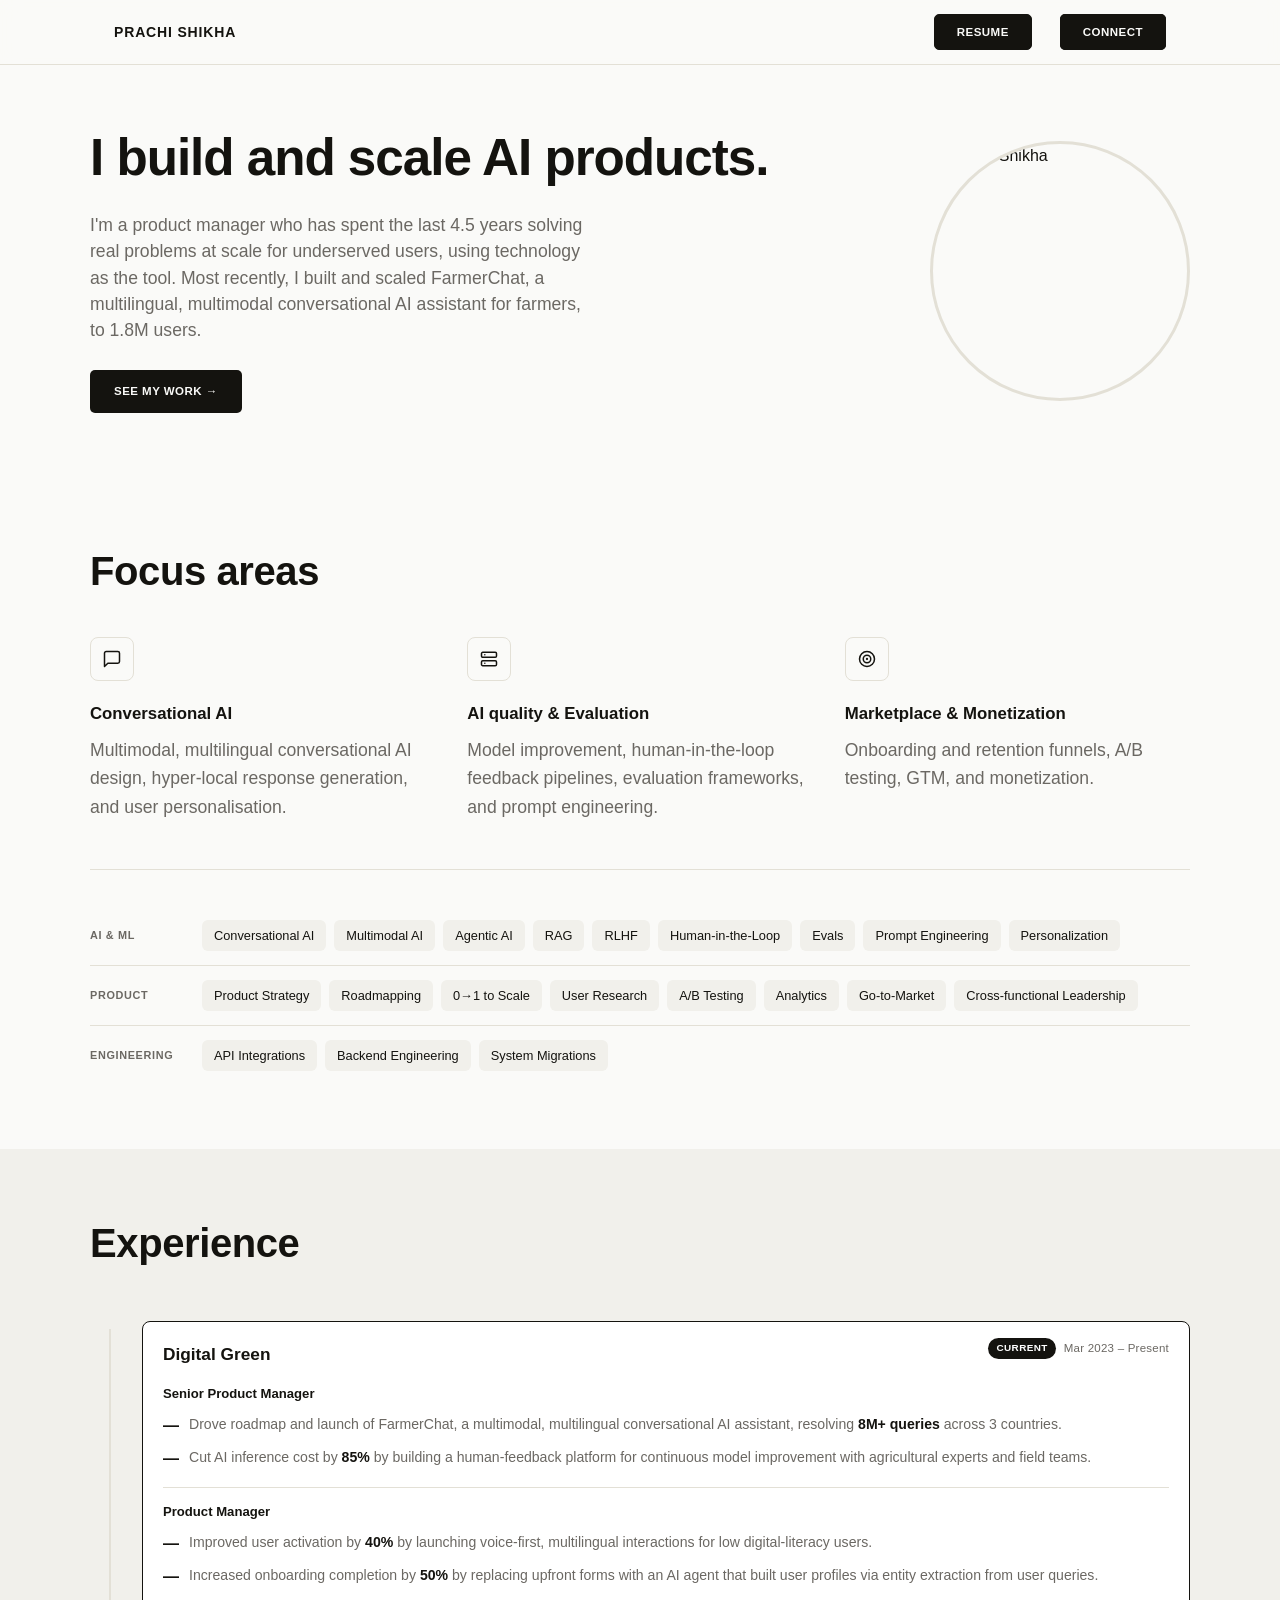
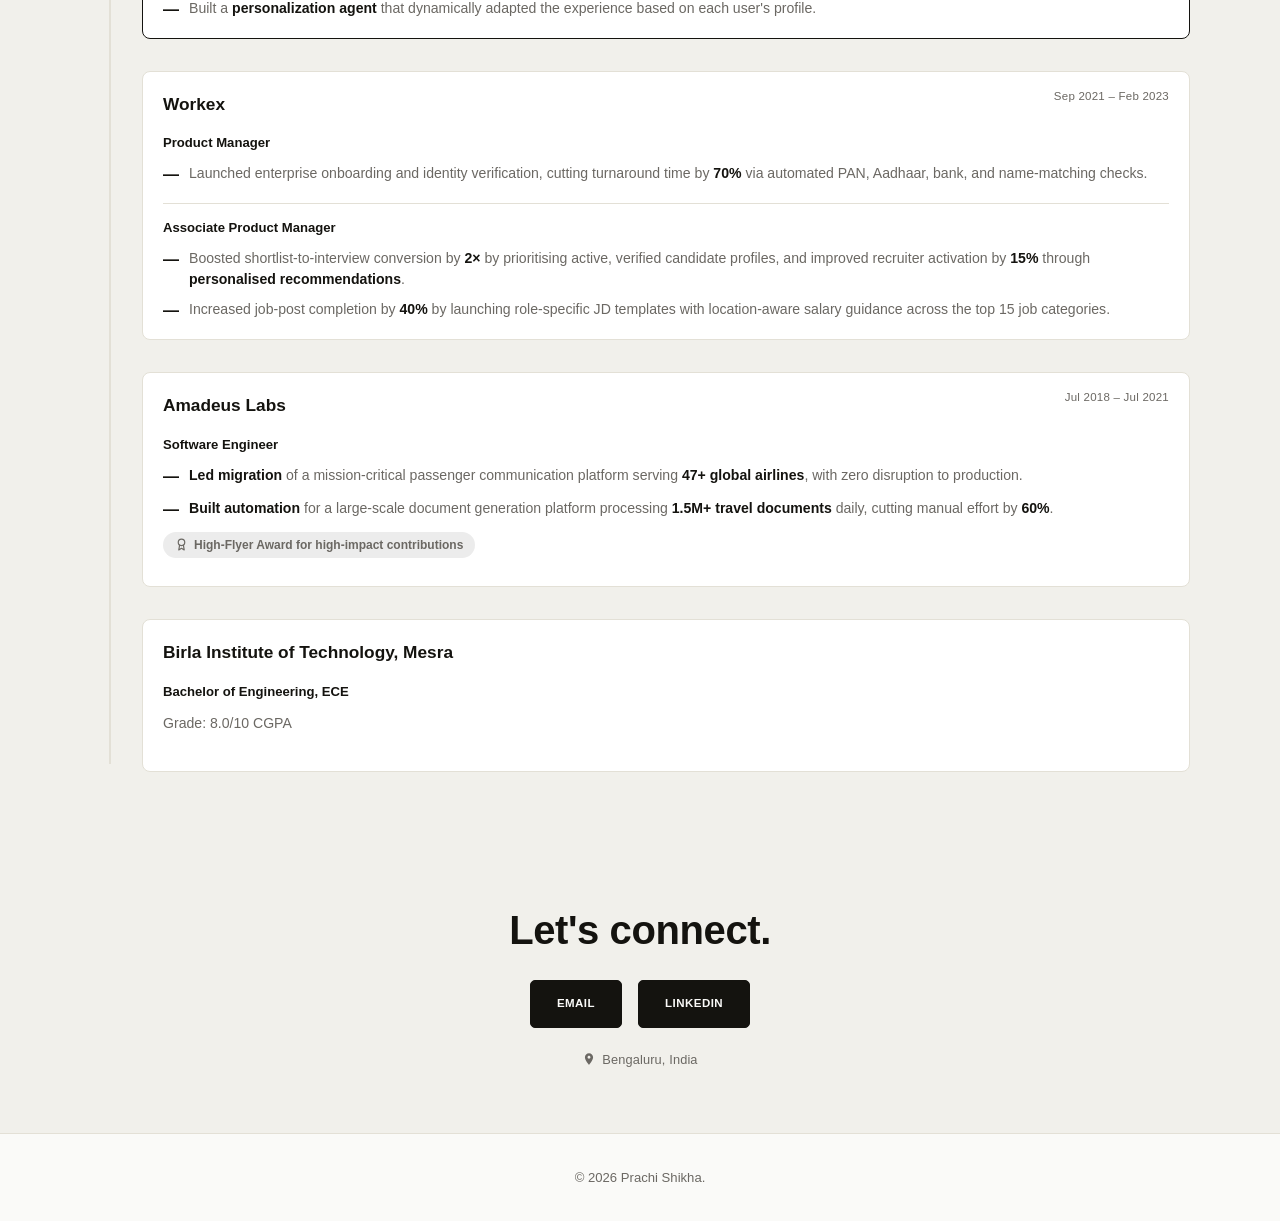
==== commit 136203ca: "Rewrite hero intro, resize hero headline, match focus card font size - Replace hero headline and led" ====
--- a/index.html
+++ b/index.html
@@ -5,7 +5,7 @@
 <meta name="viewport" content="width=device-width, initial-scale=1.0">
 <title>Prachi Shikha, Senior Product Manager</title>
 <meta name="description" content="Portfolio of Prachi Shikha, Senior Product Manager building AI-native, marketplace, and B2B SaaS products.">
-<link rel="stylesheet" href="styles.css?v=59">
+<link rel="stylesheet" href="styles.css?v=61">
 <link rel="stylesheet" href="contact.css?v=21"></head>
 <body>
 
@@ -30,8 +30,8 @@
     <section class="hero" id="hero">
       <div class="hero__inner">
         <div class="hero__text">
-          <h1><span class="hero__line">Engineer turned PM, building</span><span class="hero__line"><span class="word">AI</span> systems: model to eval.</span></h1>
-          <p class="hero__lede" style="margin:0 0 26px; text-align:left;">I own conversational AI end to end: RAG retrieval, prompt engineering, and the human-in-the-loop evaluation pipelines that cut inference cost 85% while scaling FarmerChat to 1.8M users across three countries. Before product, four years writing the backend that kept 47+ airlines running.</p>
+          <h1><span class="hero__line">I build and scale AI products.</span></h1>
+          <p class="hero__lede" style="margin:0 0 26px; text-align:left;">I'm a product manager who has spent the last 4.5 years solving real problems at scale for underserved users, using technology as the tool. Most recently, I built and scaled FarmerChat, a multilingual, multimodal conversational AI assistant for farmers, to 1.8M users.</p>
           <div class="hero__actions">
             <a class="btn btn--primary" id="magBtn" href="#experience">See my work →</a>
             </div>
--- a/styles.css
+++ b/styles.css
@@ -165,7 +165,7 @@
 }
 .hero h1{
   font-family: var(--font-display);
-  font-size: clamp(1.9rem, 4vw, 2.5rem);
+  font-size: clamp(2.3rem, 5vw, 3.2rem);
   font-weight: 700; font-style: normal; letter-spacing: -0.02em; line-height: 1.15;
   color: var(--ink); text-wrap: balance; margin-bottom: 24px;
   animation: greetIn 0.7s cubic-bezier(.22,1,.36,1) 0.18s both;
@@ -207,7 +207,7 @@
 }
 .focus__icon svg{ width: 20px; height: 20px; }
 .focus__card h3{ font-size: 1.05rem; font-weight: 700; color: var(--ink); margin-bottom: 10px; }
-.focus__card p{ font-size: .92rem; color: var(--sub); line-height: 1.6; font-weight: 500; }
+.focus__card p{ font-size: 1.1rem; color: var(--sub); line-height: 1.6; font-weight: 500; }
 .focus__tags{
   display: flex; flex-direction: column; gap: 0;
   padding-top: 36px; border-top: 1px solid var(--line);
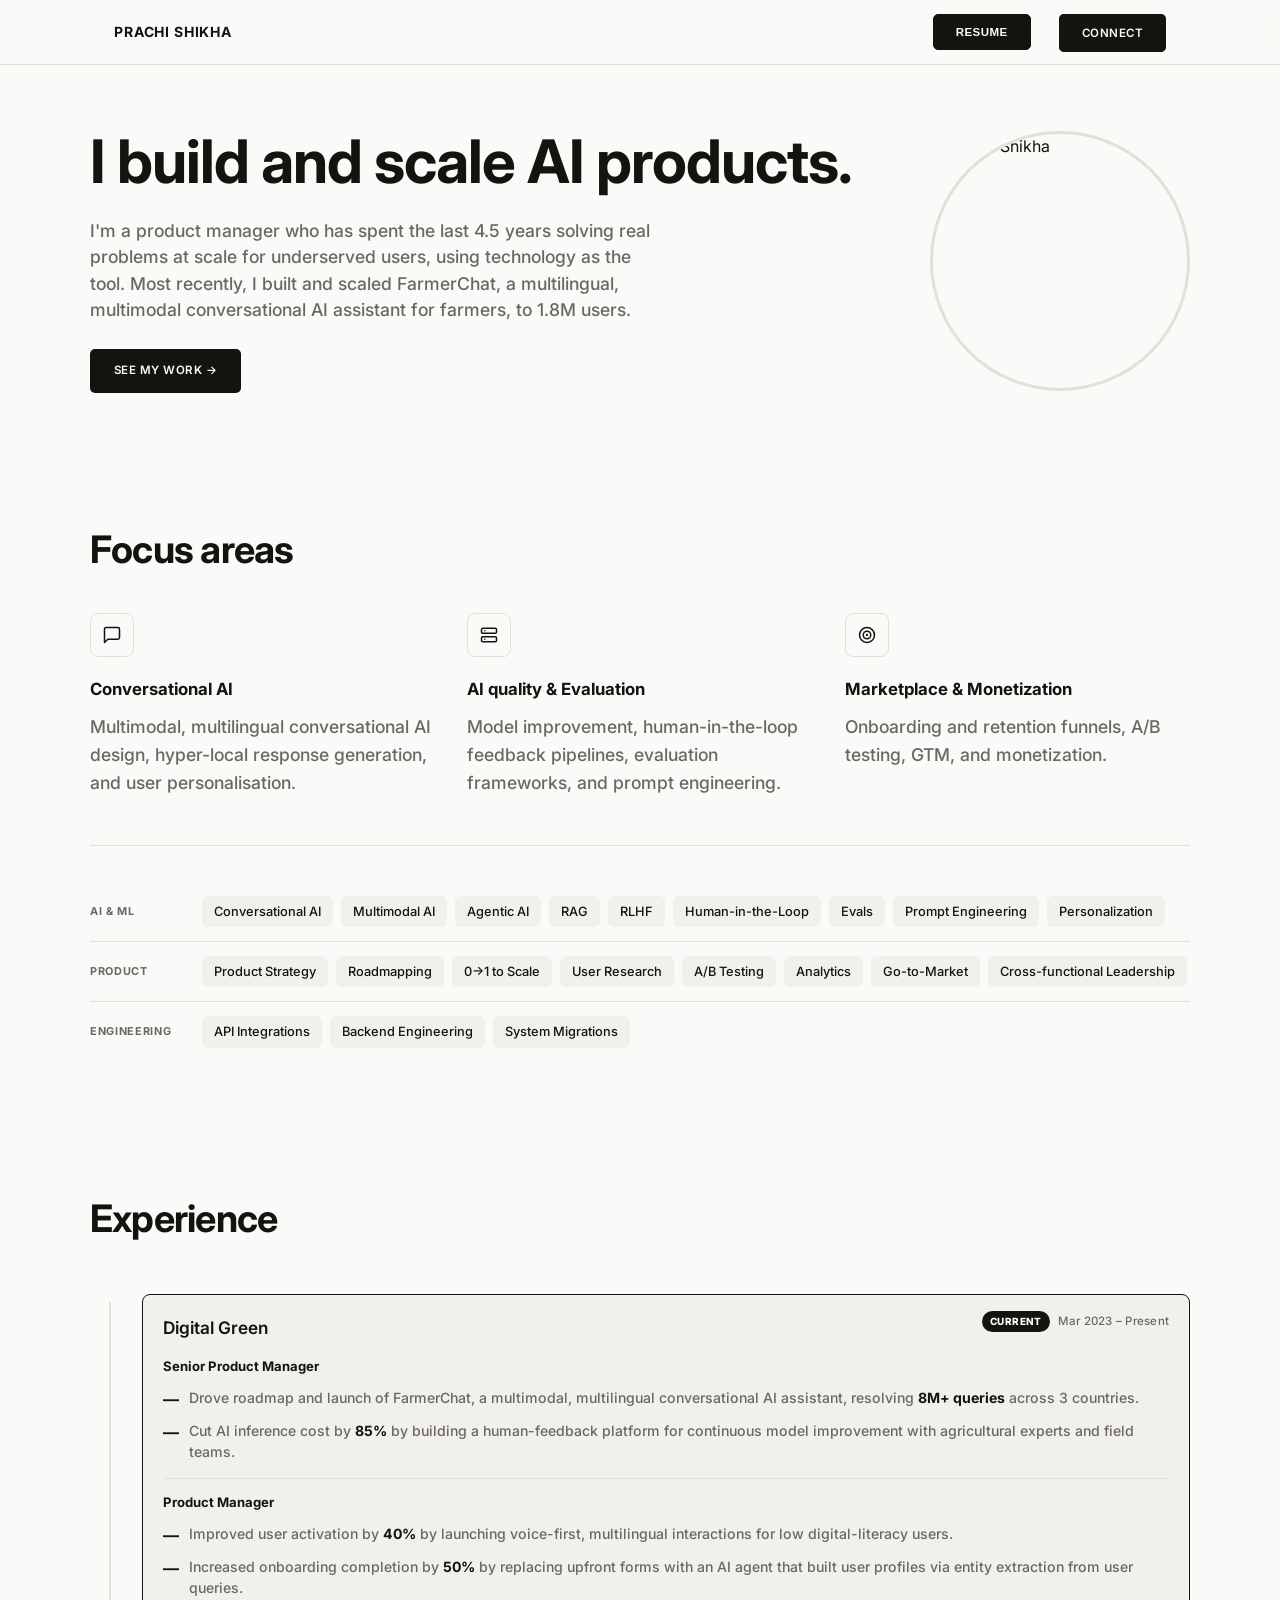
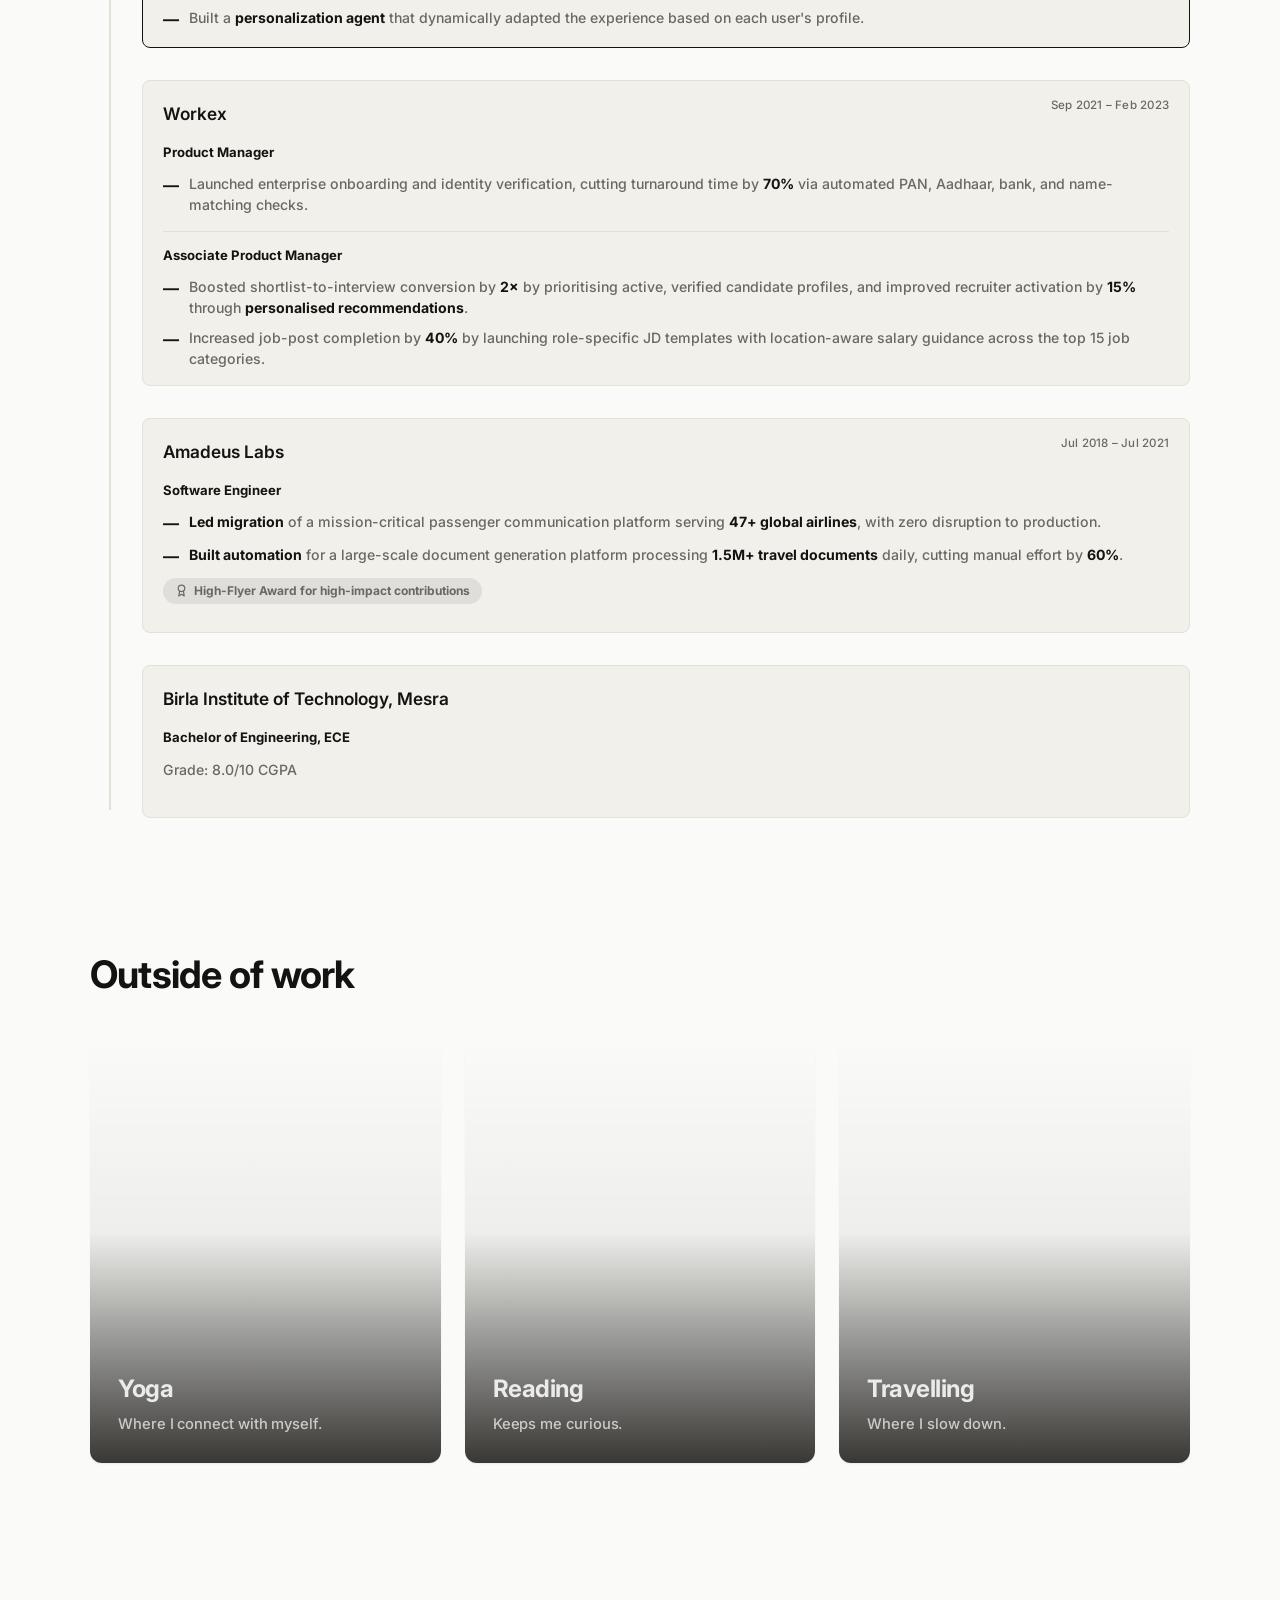
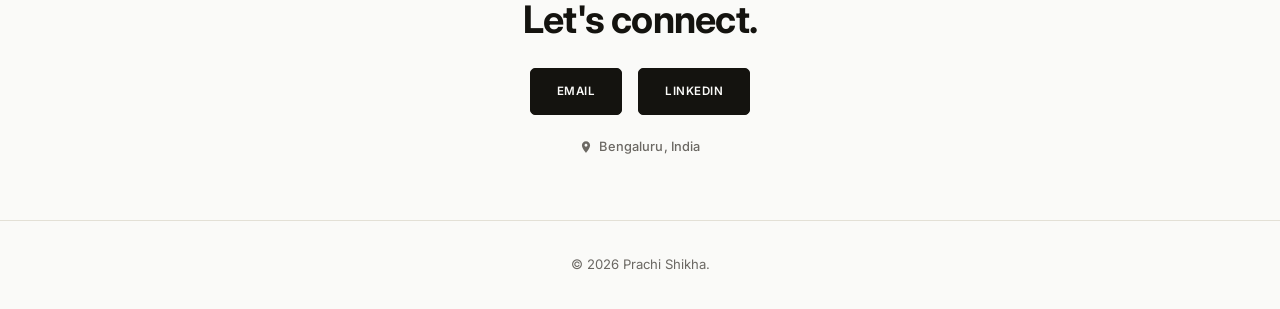
==== commit a18ab226: "Add Outside of work section, match hero/header typography to reference site - Add Yoga/Reading/Trave" ====
--- a/index.html
+++ b/index.html
@@ -5,7 +5,10 @@
 <meta name="viewport" content="width=device-width, initial-scale=1.0">
 <title>Prachi Shikha, Senior Product Manager</title>
 <meta name="description" content="Portfolio of Prachi Shikha, Senior Product Manager building AI-native, marketplace, and B2B SaaS products.">
-<link rel="stylesheet" href="styles.css?v=61">
+<link rel="preconnect" href="https://fonts.googleapis.com">
+<link rel="preconnect" href="https://fonts.gstatic.com" crossorigin>
+<link href="https://fonts.googleapis.com/css2?family=Inter:wght@400;500;600;700;800&display=swap" rel="stylesheet">
+<link rel="stylesheet" href="styles.css?v=71">
 <link rel="stylesheet" href="contact.css?v=21"></head>
 <body>
 
@@ -34,7 +37,7 @@
           <p class="hero__lede" style="margin:0 0 26px; text-align:left;">I'm a product manager who has spent the last 4.5 years solving real problems at scale for underserved users, using technology as the tool. Most recently, I built and scaled FarmerChat, a multilingual, multimodal conversational AI assistant for farmers, to 1.8M users.</p>
           <div class="hero__actions">
             <a class="btn btn--primary" id="magBtn" href="#experience">See my work →</a>
-            </div>
+          </div>
         </div>
         <div class="hero__photo-wrap" id="photoWrap">
           <img class="hero__photo" src="images/profilepicture.png" alt="Prachi Shikha" draggable="false">
@@ -110,9 +113,7 @@
       </div>
     </section>
 
-
-
-    <section class="section section--alt" id="experience">
+    <section class="section" id="experience">
       <div class="section__inner">
         <h2>Experience</h2>
         <ol class="journey">
@@ -230,8 +231,35 @@
       </div>
     </section>
 
+    <!-- ============ OUTSIDE OF WORK ============ -->
+    <section class="section">
+      <div class="section__inner">
+        <h2>Outside of work</h2>
+        <div class="life__grid">
+          <div class="life__card" style="background-image:url('images/yoga-2.jpg')">
+            <div class="life__copy">
+              <span class="life__title">Yoga</span>
+              <span class="life__text">Where I connect with myself.</span>
+            </div>
+          </div>
+          <div class="life__card" style="background-image:url('images/reading.JPG')">
+            <div class="life__copy">
+              <span class="life__title">Reading</span>
+              <span class="life__text">Keeps me curious.</span>
+            </div>
+          </div>
+          <div class="life__card" style="background-image:url('images/travel-3.jpg')">
+            <div class="life__copy">
+              <span class="life__title">Travelling</span>
+              <span class="life__text">Where I slow down.</span>
+            </div>
+          </div>
+        </div>
+      </div>
+    </section>
+
     <!-- ============ CONTACT ============ -->
-    <section class="section section--alt contact" id="contact">
+    <section class="section contact" id="contact">
       <div class="section__inner section__inner--center">
         <h2>Let's connect.</h2>
         <div class="contact__options">
@@ -267,6 +295,6 @@
   </dialog>
 
   <script>document.getElementById('photoWrap').addEventListener('contextmenu',function(e){e.preventDefault();});</script>
-  <script src="script.js?v=9"></script>
+  <script src="script.js?v=10"></script>
 </body>
 </html>
--- a/styles.css
+++ b/styles.css
@@ -9,11 +9,11 @@
   --accent-soft: rgba(20,19,15,0.06);
   --accent2: #6B6863;
   --accent2-soft: rgba(20,19,15,0.08);
-  --card: #FFFFFF;
+  --card: #F1F0EB;
   --radius-lg: 12px;
   --radius-md: 8px;
   --maxw: 1100px;
-  --font-display: -apple-system, BlinkMacSystemFont, "Segoe UI", Roboto, sans-serif;
+  --font-display: "Inter", -apple-system, BlinkMacSystemFont, "Segoe UI", Roboto, sans-serif;
 }
 
 @media (prefers-color-scheme: dark){
@@ -28,7 +28,7 @@
 }
 :root[data-theme="light"]{
   --bg: #FAFAF8; --bg-alt: #F1F0EB; --ink: #14130F; --sub: #6B6863; --line: #E3E0D6;
-  --accent: #14130F; --accent-soft: rgba(20,19,15,0.06); --accent2: #6B6863; --accent2-soft: rgba(20,19,15,0.08); --card: #FFFFFF;
+  --accent: #14130F; --accent-soft: rgba(20,19,15,0.06); --accent2: #6B6863; --accent2-soft: rgba(20,19,15,0.08); --card: #F1F0EB;
 }
 
 /* ===================== Reset ===================== */
@@ -38,7 +38,7 @@
   margin:0;
   background: var(--bg);
   color: var(--ink);
-  font-family: -apple-system, BlinkMacSystemFont, "Segoe UI", Roboto, sans-serif;
+  font-family: "Inter", -apple-system, BlinkMacSystemFont, "Segoe UI", Roboto, sans-serif;
   line-height: 1.5;
   -webkit-font-smoothing: antialiased;
 }
@@ -165,15 +165,13 @@
 }
 .hero h1{
   font-family: var(--font-display);
-  font-size: clamp(2.3rem, 5vw, 3.2rem);
-  font-weight: 700; font-style: normal; letter-spacing: -0.02em; line-height: 1.15;
+  font-size: clamp(2.35rem, 4.25vw + 0.35rem, 3.75rem);
+  font-weight: 700; font-style: normal; letter-spacing: -1px; line-height: 1.08;
   color: var(--ink); text-wrap: balance; margin-bottom: 24px;
   animation: greetIn 0.7s cubic-bezier(.22,1,.36,1) 0.18s both;
 }
 .hero__actions{ display:flex; gap:14px; justify-content:flex-start; flex-wrap:wrap; animation: greetIn 0.7s cubic-bezier(.22,1,.36,1) 0.52s both; }
 .hero__line{ display: block; }
-.hero__line + .hero__line{ margin-top: 4px; font-family: var(--font-display); font-style: normal; font-weight: 700; color: var(--sub); }
-.hero h1 .word{ display:inline-block; }
 .hero__lede{
   font-size: 1.1rem; color: var(--sub); font-weight:500;
   max-width: 52ch; margin: 0 auto 34px;
@@ -193,7 +191,7 @@
 .focus__inner{ max-width: var(--maxw); margin: 0 auto; }
 .focus__inner h2{
   font-family: var(--font-display);
-  font-size: clamp(1.8rem, 3.2vw, 2.5rem); font-weight: 600; letter-spacing: -0.01em;
+  font-size: clamp(1.625rem, 2.26vw + 0.56rem, 2.375rem); font-weight: 700; letter-spacing: -0.02em;
   margin-bottom: 36px; text-wrap: balance; color: var(--ink);
 }
 .focus__grid{
@@ -243,13 +241,48 @@
 
 /* ===================== Sections ===================== */
 .section{ padding: 64px 24px; }
-.section--alt{ background: var(--bg-alt); }
 .section__inner{ max-width: var(--maxw); margin:0 auto; }
 .section__inner--center{ text-align:center; }
 .section h2{
   font-family: var(--font-display);
-  font-size: clamp(1.8rem, 3.2vw, 2.5rem); font-weight:600; letter-spacing:-0.01em;
+  font-size: clamp(1.625rem, 2.26vw + 0.56rem, 2.375rem); font-weight:700; letter-spacing:-0.02em;
   margin-bottom: 20px; text-wrap: balance;
+}
+
+/* ===================== Outside of work ===================== */
+.life__grid{
+  display: grid; grid-template-columns: repeat(3, 1fr); gap: 24px; margin-top: 40px;
+}
+.life__card{
+  position: relative; height: 420px; border-radius: var(--radius-lg);
+  background-size: cover; background-position: center;
+  filter: saturate(0.75) contrast(1.05) brightness(0.92);
+  display: flex; align-items: flex-end; overflow: hidden;
+  box-shadow: 0 1px 2px rgba(20,19,15,0.06);
+  transition: transform .35s cubic-bezier(.22,1,.36,1), filter .35s ease;
+  -webkit-user-select: none; user-select: none; -webkit-user-drag: none;
+}
+.life__card:hover{ transform: translateY(-4px); filter: saturate(0.9) contrast(1.05) brightness(0.97); }
+.life__card::before{
+  content: ""; position: absolute; inset: 0;
+  background: linear-gradient(180deg, rgba(20,19,15,0) 0%, rgba(20,19,15,0.05) 45%, rgba(20,19,15,0.82) 100%);
+}
+.life__copy{
+  position: relative; z-index: 1; padding: 28px;
+}
+.life__title{
+  display: block; color: #FAFAF8;
+  font-family: var(--font-display); font-size: 1.5rem; font-weight: 700;
+  letter-spacing: -0.02em; margin-bottom: 6px;
+}
+.life__text{
+  display: block; color: rgba(250,250,248,0.78);
+  font-family: var(--font-display); font-size: 0.92rem; font-weight: 500;
+  letter-spacing: -0.005em; text-wrap: balance;
+}
+@media (max-width: 780px){
+  .life__grid{ grid-template-columns: 1fr; }
+  .life__card{ height: 300px; }
 }
 
 /* ===================== Journey (Experience) ===================== */
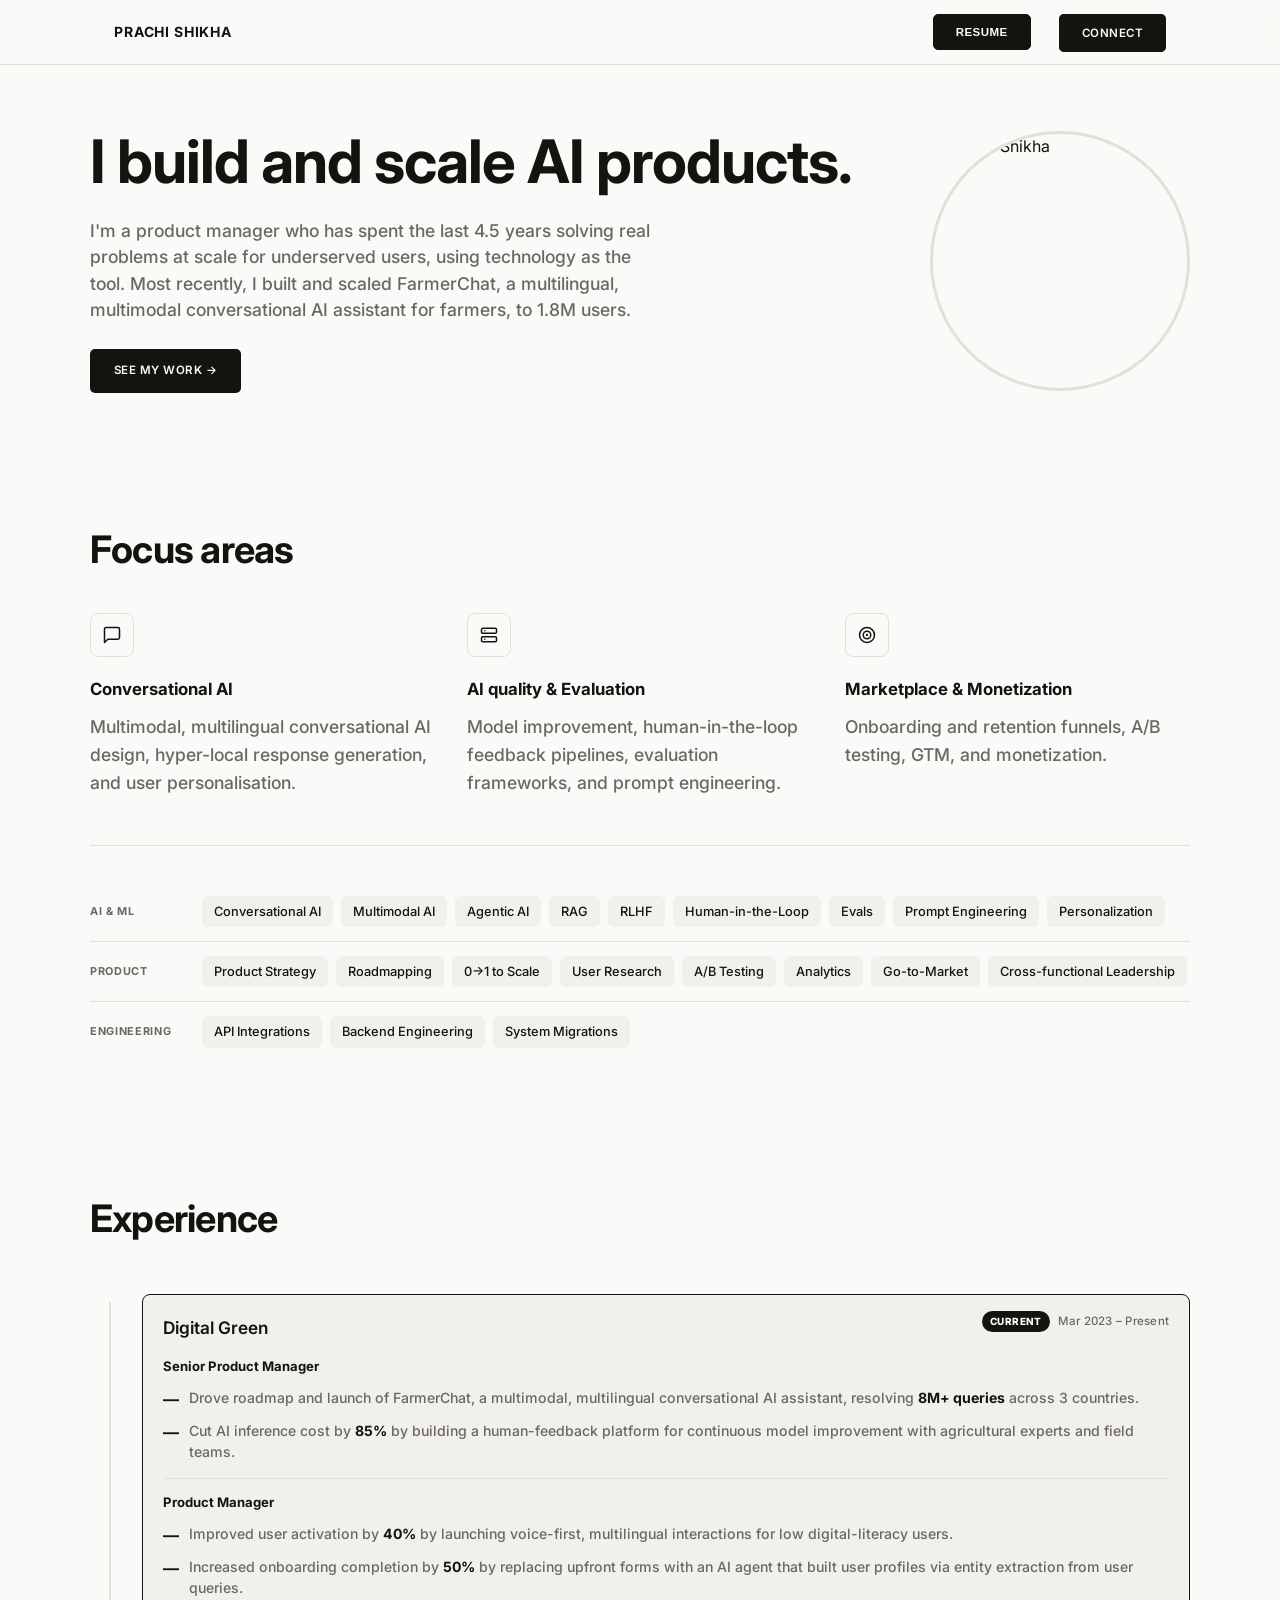
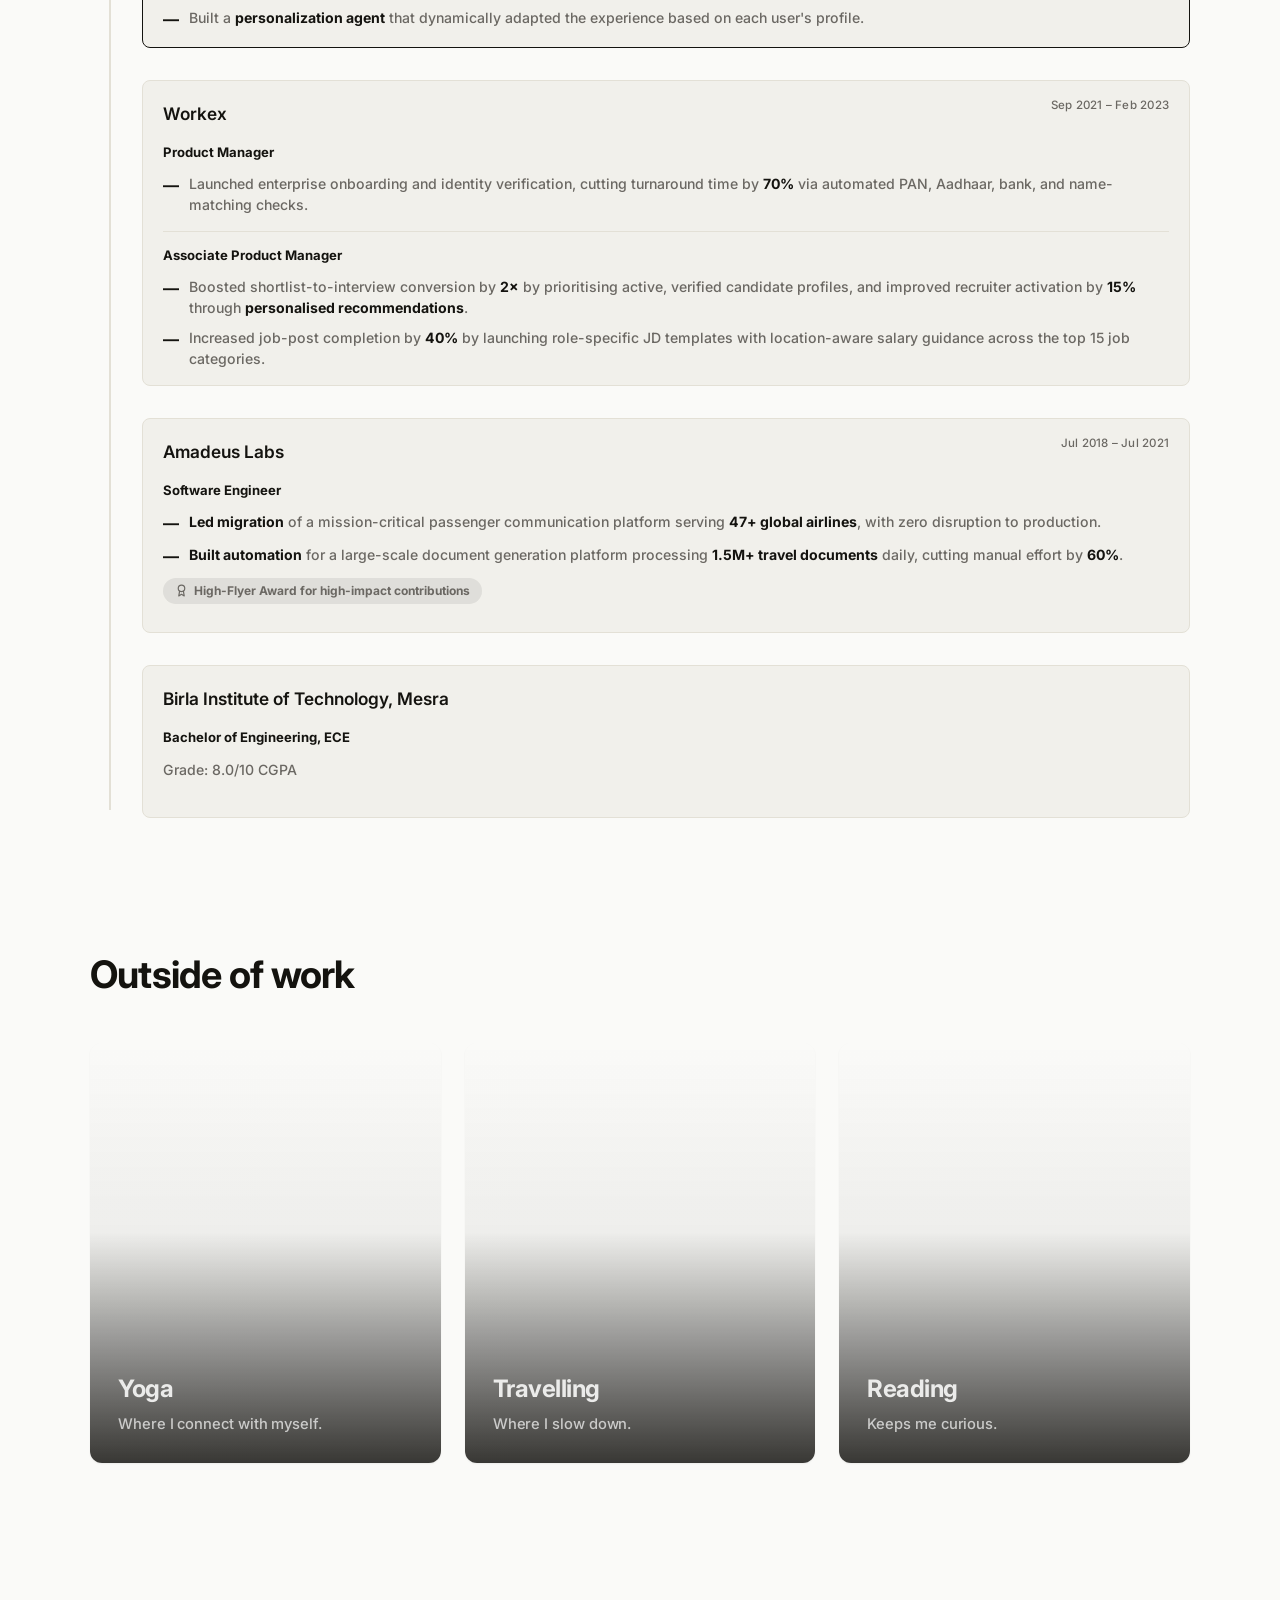
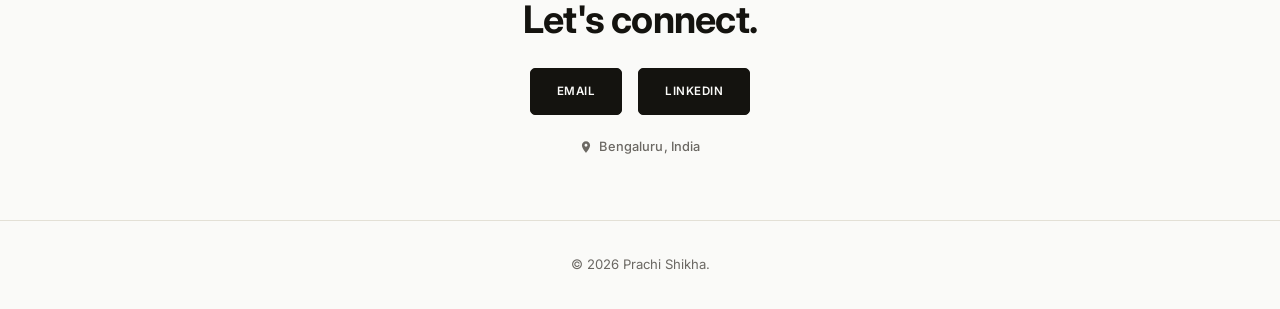
==== commit b31ae754: "Fix mobile hero sizing bug, journey card overlap, and link behavior - Fix hero h1 stuck at 16.8px on" ====
--- a/index.html
+++ b/index.html
@@ -8,7 +8,7 @@
 <link rel="preconnect" href="https://fonts.googleapis.com">
 <link rel="preconnect" href="https://fonts.gstatic.com" crossorigin>
 <link href="https://fonts.googleapis.com/css2?family=Inter:wght@400;500;600;700;800&display=swap" rel="stylesheet">
-<link rel="stylesheet" href="styles.css?v=71">
+<link rel="stylesheet" href="styles.css?v=75">
 <link rel="stylesheet" href="contact.css?v=21"></head>
 <body>
 
@@ -34,7 +34,7 @@
       <div class="hero__inner">
         <div class="hero__text">
           <h1><span class="hero__line">I build and scale AI products.</span></h1>
-          <p class="hero__lede" style="margin:0 0 26px; text-align:left;">I'm a product manager who has spent the last 4.5 years solving real problems at scale for underserved users, using technology as the tool. Most recently, I built and scaled FarmerChat, a multilingual, multimodal conversational AI assistant for farmers, to 1.8M users.</p>
+          <p class="hero__lede">I'm a product manager who has spent the last 4.5 years solving real problems at scale for underserved users, using technology as the tool. Most recently, I built and scaled FarmerChat, a multilingual, multimodal conversational AI assistant for farmers, to 1.8M users.</p>
           <div class="hero__actions">
             <a class="btn btn--primary" id="magBtn" href="#experience">See my work →</a>
           </div>
@@ -242,31 +242,31 @@
               <span class="life__text">Where I connect with myself.</span>
             </div>
           </div>
+          <div class="life__card" style="background-image:url('images/travel-3.jpg')">
+            <div class="life__copy">
+              <span class="life__title">Travelling</span>
+              <span class="life__text">Where I slow down.</span>
+            </div>
+          </div>
           <div class="life__card" style="background-image:url('images/reading.JPG')">
             <div class="life__copy">
               <span class="life__title">Reading</span>
               <span class="life__text">Keeps me curious.</span>
             </div>
           </div>
-          <div class="life__card" style="background-image:url('images/travel-3.jpg')">
-            <div class="life__copy">
-              <span class="life__title">Travelling</span>
-              <span class="life__text">Where I slow down.</span>
-            </div>
-          </div>
         </div>
       </div>
     </section>
 
     <!-- ============ CONTACT ============ -->
-    <section class="section contact" id="contact">
+    <section class="section" id="contact">
       <div class="section__inner section__inner--center">
         <h2>Let's connect.</h2>
         <div class="contact__options">
-          <a class="contact__option" href="https://mail.google.com/mail/?view=cm&fs=1&to=prachi.shikha318@gmail.com" target="_blank" rel="noopener">
+          <a class="contact__option" href="mailto:prachi.shikha318@gmail.com">
             Email
           </a>
-          <a class="contact__option" href="https://linkedin.com/in/prachishikha" target="_blank" rel="noopener">
+          <a class="contact__option" href="https://linkedin.com/in/prachishikha">
             LinkedIn
           </a>
         </div>
@@ -295,6 +295,6 @@
   </dialog>
 
   <script>document.getElementById('photoWrap').addEventListener('contextmenu',function(e){e.preventDefault();});</script>
-  <script src="script.js?v=10"></script>
+  <script src="script.js?v=11"></script>
 </body>
 </html>
--- a/styles.css
+++ b/styles.css
@@ -174,14 +174,15 @@
 .hero__line{ display: block; }
 .hero__lede{
   font-size: 1.1rem; color: var(--sub); font-weight:500;
-  max-width: 52ch; margin: 0 auto 34px;
+  max-width: 52ch; margin: 0 0 26px;
 }
 @media (max-width: 720px){
   .hero__inner{ flex-direction: column-reverse; text-align:center; gap:24px; }
+  .hero__lede{ margin-left:auto; margin-right:auto; }
   .hero__photo-wrap{ width:160px; height:160px; }
   .hero__actions{ justify-content:center; }
   .hero{ padding: 32px 20px 20px; }
-  .hero h1{ font-size: 1.05rem; margin-bottom: 16px; }
+  .hero h1{ margin-bottom: 16px; }
   .hero__actions{ width: 100%; }
   .hero__actions .btn{ width: 100%; justify-content: center; }
 }
@@ -338,11 +339,12 @@
 @media (max-width: 560px){
   .journey{ padding-left: 44px; }
   .journey::before{ left: 15px; }
-  .journey__card h3{ padding-right: 72px; }
+  .journey__year{ position: static; display: block; margin-bottom: 6px; }
+  .journey__meta-row{ position: static; margin-bottom: 6px; }
+  .journey__card h3{ padding-right: 0; }
   .section{ padding: 44px 20px; }
   .focus{ padding: 44px 20px; }
   .nav{ padding: 14px 20px; }
-  .section h2, .focus__inner h2{ font-size: 1.65rem; }
 }
 
 /* Résumé modal */
@@ -383,9 +385,6 @@
 .resume-modal__close:hover{ color: var(--ink); background: var(--bg-alt); }
 .resume-modal__frame{ flex: 1; width: 100%; border: none; }
 
-/* ===================== Contact ===================== */
-.contact__location{ margin-top:16px; font-size:.84rem; color: var(--sub); }
-
 /* ===================== Footer ===================== */
 .site-footer{
   text-align:center; padding: 34px 24px; color: var(--sub); font-size:.82rem;
